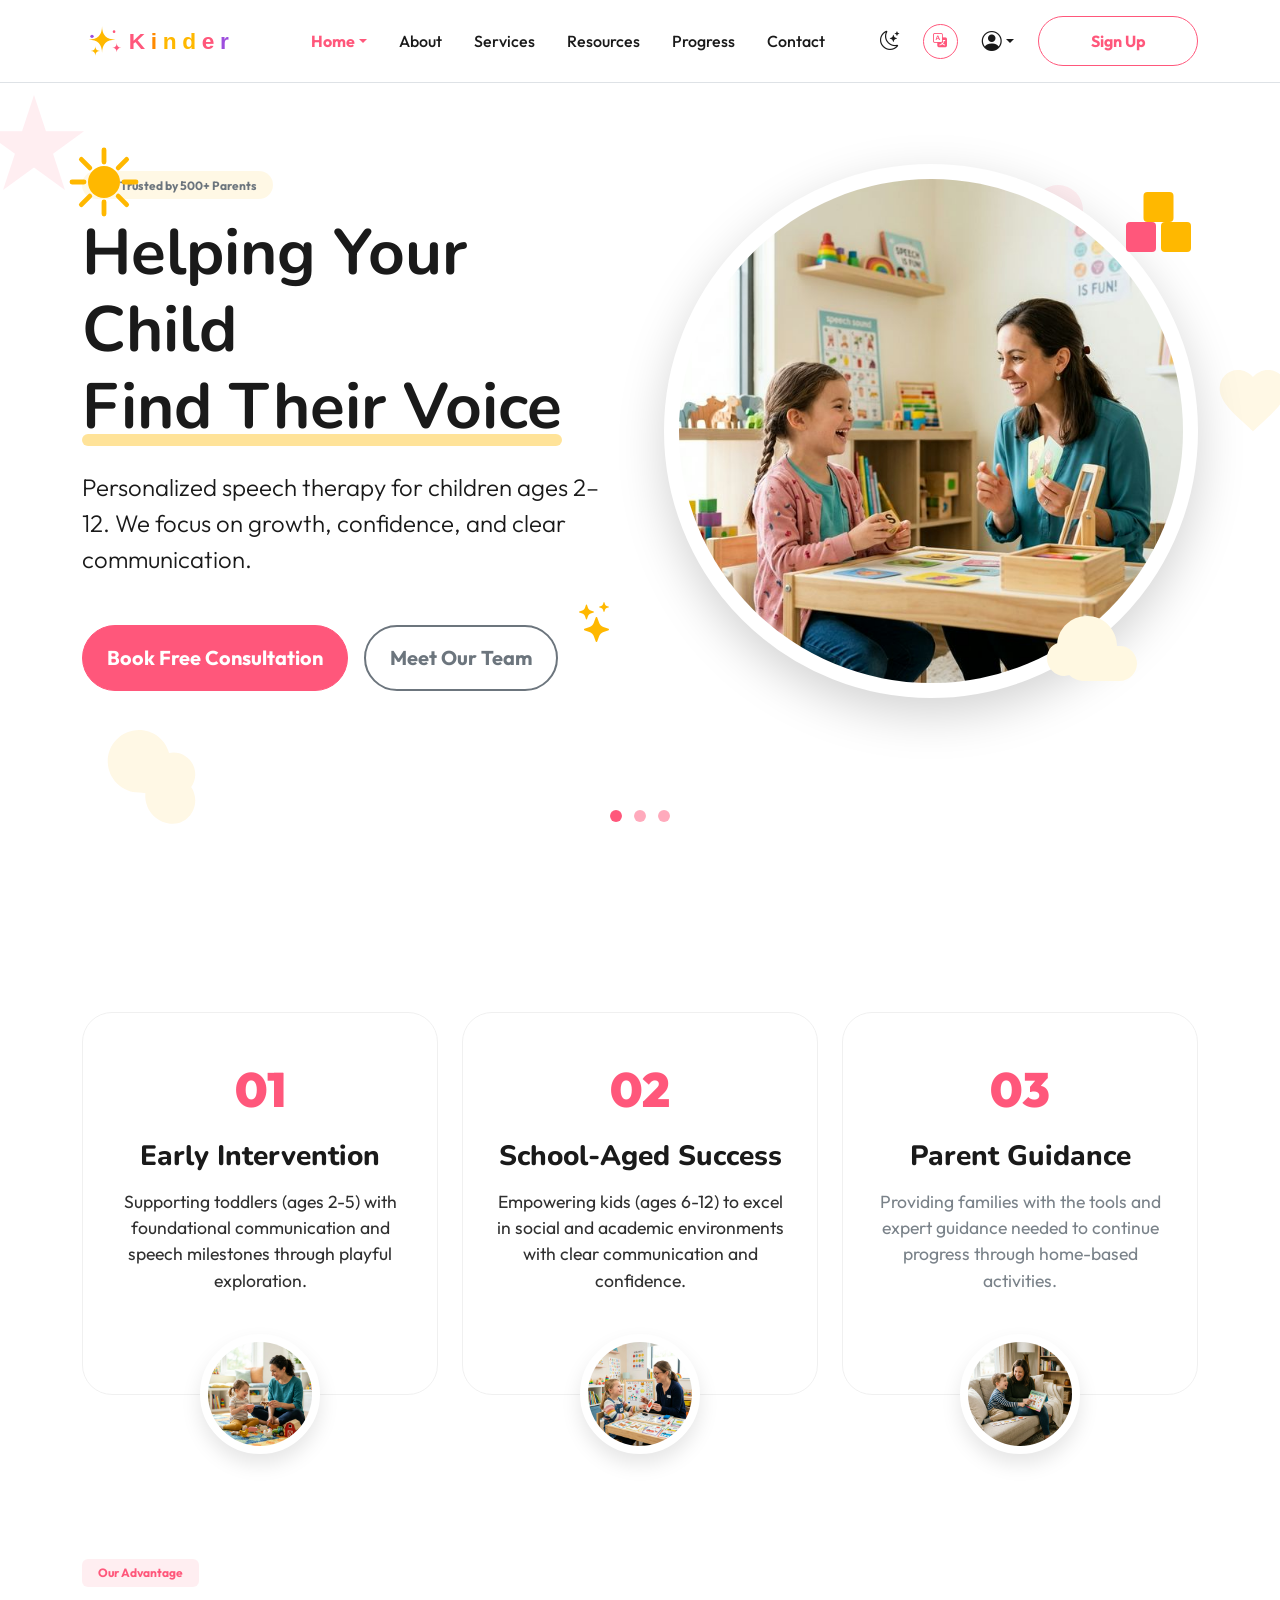
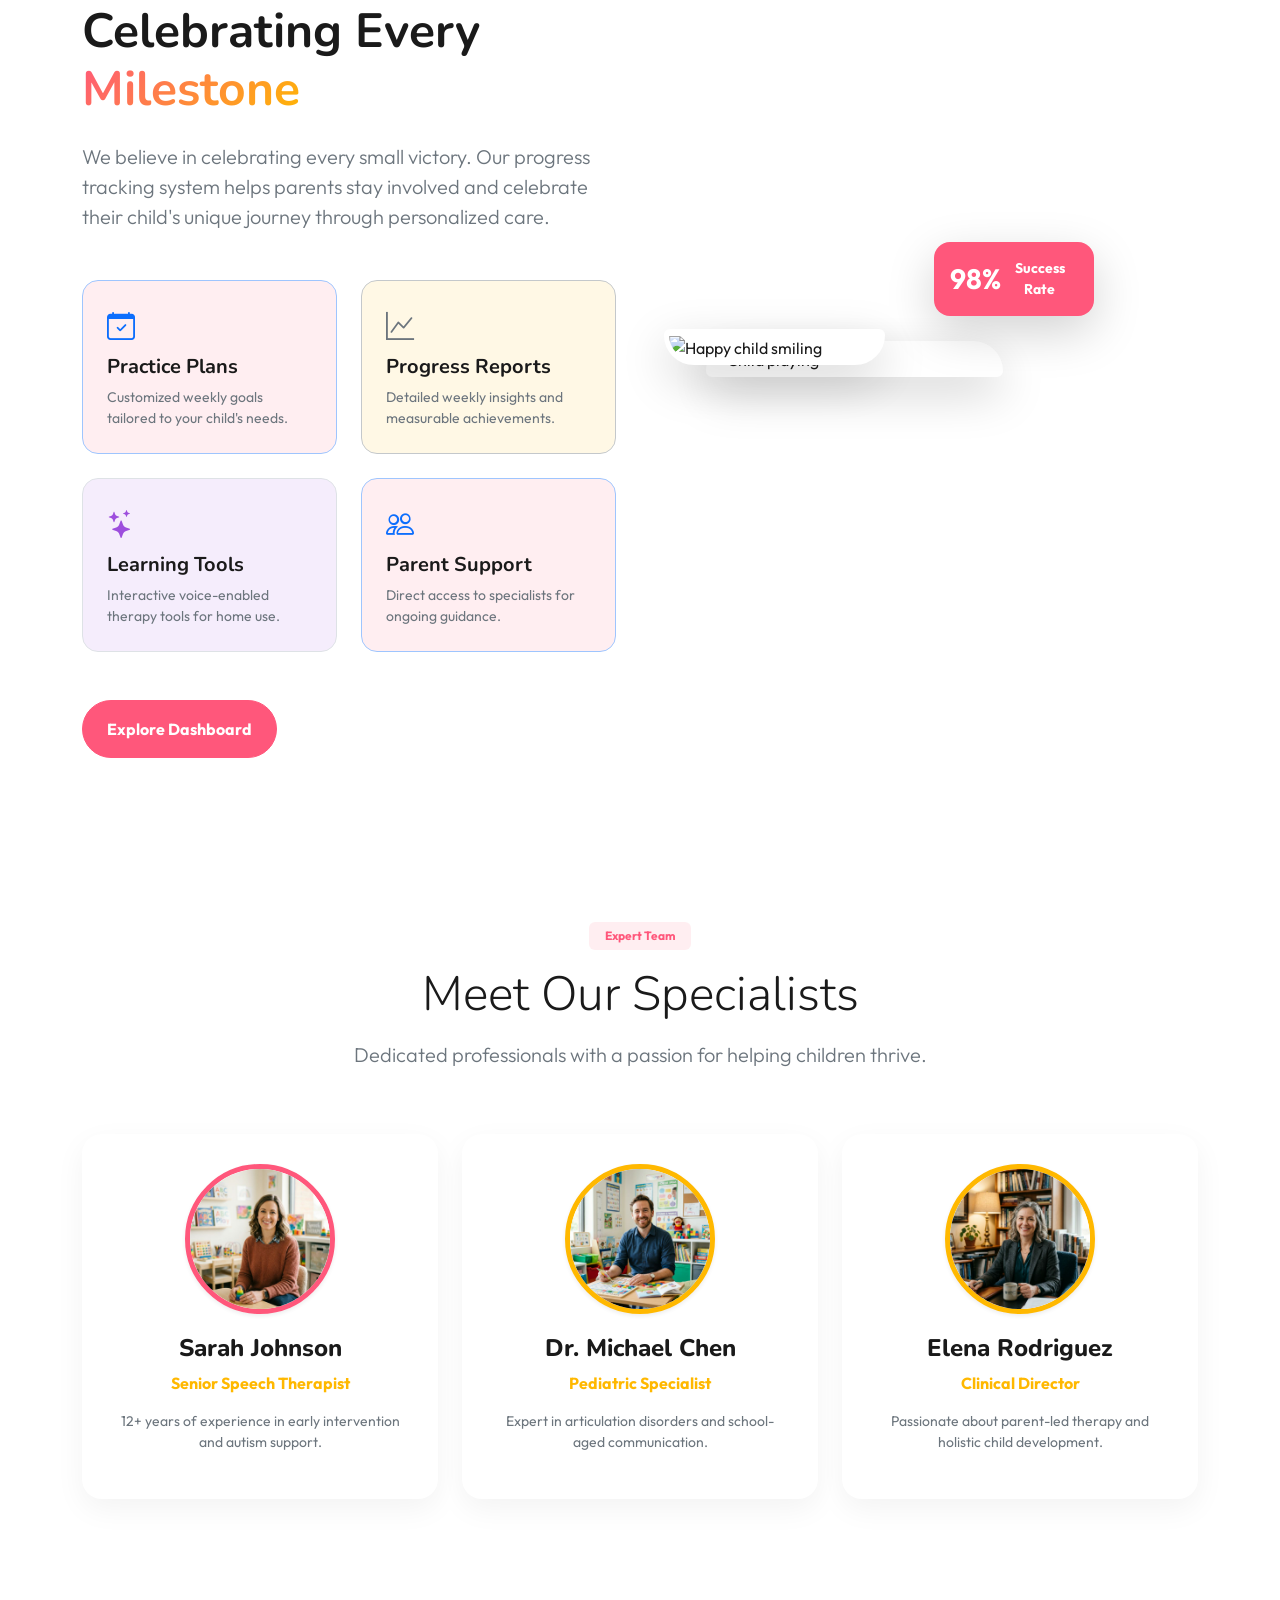
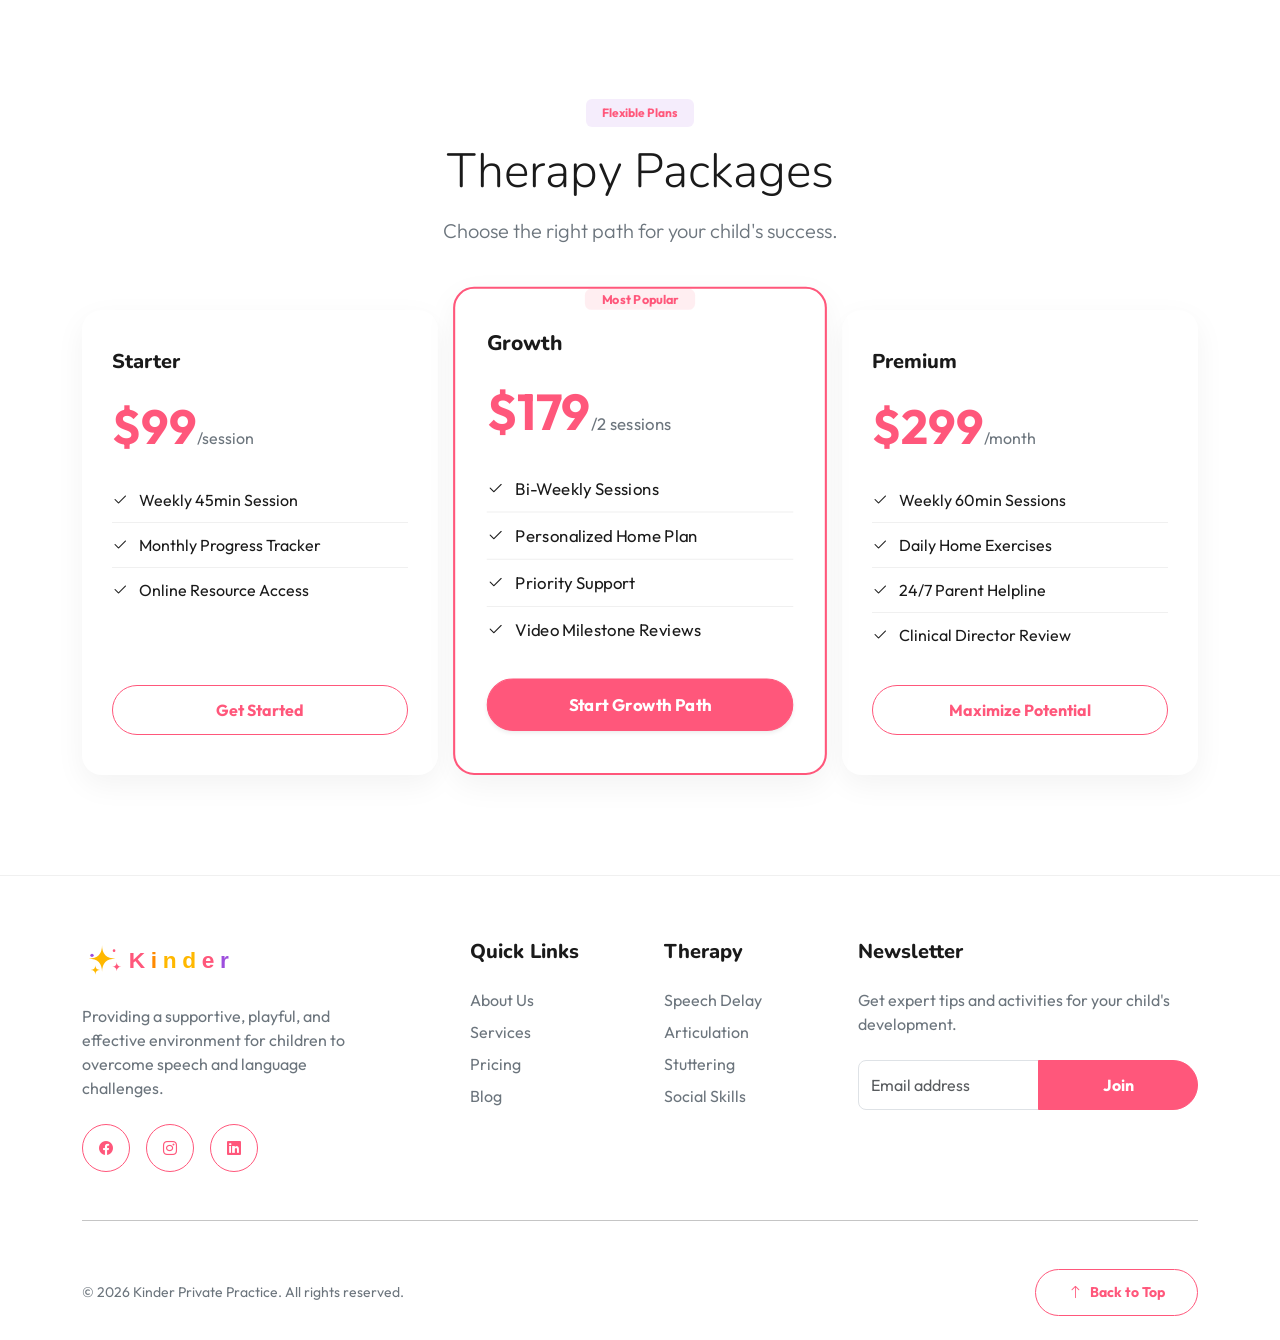
==== index.html @ 65ea0241 "first-commit" ====
<!DOCTYPE html>
<html lang="en" data-bs-theme="light">

<head>
    <meta charset="UTF-8">
    <meta name="viewport" content="width=device-width, initial-scale=1.0">
    <title>Kinder - Kids Speech Therapy & Education | Ages 2-12</title>
    <meta name="description"
        content="Personalized speech therapy for children ages 2-12. Track progress, book sessions, and access at-home activities. Expert certified speech-language pathologists in a supportive private practice.">
    <meta name="keywords"
        content="speech therapy, kids, children, speech-language pathology, language therapy, articulation, pediatric therapy">
    <meta name="author" content="Kinderly Speech Therapy">
    <meta property="og:title" content="Kinder - Kids Speech Therapy & Education">
    <meta property="og:description"
        content="Personalized speech therapy for children ages 2-12. Expert certified therapists helping children find their voice through play-based learning.">
    <meta property="og:type" content="business.business">
    <meta property="og:image" content="assets/images/hero_1.png">
    <meta name="twitter:card" content="summary_large_image">
    <meta name="twitter:title" content="Kinder - Kids Speech Therapy">
    <meta name="twitter:description"
        content="Expert speech therapy for children ages 2-12. Book a free consultation today.">
    <meta name="twitter:image" content="assets/images/hero_1.png">
    <link rel="icon" type="image/svg+xml" href="assets/images/favicon.svg">
    <link href="https://cdn.jsdelivr.net/npm/bootstrap@5.3.2/dist/css/bootstrap.min.css" rel="stylesheet">
    <!-- Bootstrap Icons -->
    <link rel="stylesheet" href="https://cdn.jsdelivr.net/npm/bootstrap-icons@1.11.2/font/bootstrap-icons.min.css">
    <!-- Custom CSS -->
    <link rel="stylesheet" href="assets/css/style.css">
    <link rel="stylesheet" id="rtlStyle" href="assets/css/rtl.css" disabled>

    <!-- Schema.org Structured Data -->
    <script type="application/ld+json">
    {
        "@context": "https://schema.org",
        "@type": "LocalBusiness",
        "name": "Kinder Speech Therapy",
        "description": "Professional speech therapy services for children ages 2-12",
        "url": "https://www.kinder.com",
        "telephone": "",
        "email": "contact@kinderly.com",
        "image": "assets/images/logo.svg",
        "priceRange": "$$",
        "areaServed": "Local",
        "serviceType": "Speech Therapy",
        "knowsAbout": ["Speech-Language Pathology", "Pediatric Therapy", "Communication Disorders", "Language Development"],
        "sameAs": [
            "https://www.facebook.com/kinderlytherapy",
            "https://www.instagram.com/kinderlytherapy"
        ]
    }
    </script>

    <script type="application/ld+json">
    {
        "@context": "https://schema.org",
        "@type": "Organization",
        "name": "Kinder Speech Therapy",
        "logo": "assets/images/logo.svg",
        "description": "Expert pediatric speech therapy helping children ages 2-12 develop confident communication skills",
        "url": "https://www.kinder.com",
        "contactPoint": {
            "@type": "ContactPoint",
            "contactType": "Customer Service",
            "email": "contact@kinderly.com"
        }
    }
    </script>
</head>

<body>
    <!-- Decorative Background Shapes -->
    <div class="decorative-bg">
        <svg class="deco-shape float-slow" width="120" height="120" viewBox="0 0 24 24"
            style="top: 10%; left: -2%; color: var(--primary-color);">
            <path fill="currentColor"
                d="M12 1L14.39 8.26H22L15.81 12.75L18.19 20L12 15.5L5.81 20L8.19 12.75L2 8.26H9.61L12 1Z" />
        </svg>
        <svg class="deco-shape float-slow-reverse" width="80" height="80" viewBox="0 0 24 24"
            style="top: 40%; right: -1%; color: var(--secondary-color);">
            <path fill="currentColor"
                d="M12 21.35L10.55 20.03C5.4 15.36 2 12.27 2 8.5C2 5.41 4.41 3 7.5 3C9.24 3 10.91 3.81 12 5.08C13.09 3.81 14.76 3 16.5 3C19.59 3 22 5.41 22 8.5C22 12.27 18.6 15.36 13.45 20.03L12 21.35Z" />
        </svg>
        <svg class="deco-shape float-slow" width="150" height="150" viewBox="0 0 24 24"
            style="bottom: 5%; left: 5%; color: var(--accent-color);">
            <path fill="currentColor"
                d="M17.5 19C15.01 19 13 16.99 13 14.5C13 14.36 13.01 14.23 13.03 14.1C12.7 14.04 12.35 14 12 14C9.24 14 7 11.76 7 9C7 6.24 9.24 4 12 4C14.31 4 16.25 5.56 16.8 7.69C17.03 7.62 17.26 7.59 17.5 7.59C19.43 7.59 21 9.16 21 11.09C21 11.85 20.76 12.55 20.35 13.13C20.75 13.75 21 14.47 21 15.25C21 17.32 19.43 19 17.5 19Z" />
        </svg>
        <svg class="deco-shape float-slow-reverse" width="60" height="60" viewBox="0 0 24 24"
            style="top: 20%; right: 15%; color: var(--primary-color);">
            <circle cx="12" cy="12" r="10" fill="currentColor" />
        </svg>
    </div>

    <nav class="navbar navbar-expand-lg fixed-top border-bottom">
        <div class="container">
            <a class="navbar-brand" href="index.html">
                <img src="assets/images/logo.svg" alt="Kinder Logo" height="40">
            </a>

            <div class="d-flex align-items-center gap-3 d-lg-none">
                <button class="theme-toggle" id="themeToggleMobile">
                    <i class="bi bi-moon-stars"></i>
                </button>
                <button class="navbar-toggler border-0" type="button" data-bs-toggle="offcanvas"
                    data-bs-target="#mobileMenu">
                    <span class="navbar-toggler-icon"></span>
                </button>
            </div>

            <div class="collapse navbar-collapse" id="navbarNav">
                <ul class="navbar-nav mx-auto">
                    <li class="nav-item dropdown">
                        <a class="nav-link dropdown-toggle active" href="#" role="button"
                            data-bs-toggle="dropdown">Home</a>
                        <ul class="dropdown-menu">
                            <li><a class="dropdown-item active" href="index.html">Home 1 (Classic)</a></li>
                            <li><a class="dropdown-item" href="home-2.html">Home 2 (Modern)</a></li>
                        </ul>
                    </li>
                    <li class="nav-item"><a class="nav-link" href="about.html">About</a></li>
                    <li class="nav-item"><a class="nav-link" href="services.html">Services</a></li>
                    <li class="nav-item"><a class="nav-link" href="resources.html">Resources</a></li>
                    <li class="nav-item"><a class="nav-link" href="progress.html">Progress</a></li>
                    <li class="nav-item"><a class="nav-link" href="contact.html">Contact</a></li>
                </ul>
                <div class="d-flex align-items-center gap-3">
                    <button class="theme-toggle d-none d-lg-block" id="themeToggle" title="Toggle Theme">
                        <i class="bi bi-moon-stars"></i>
                    </button>
                    <button
                        class="btn btn-outline-primary btn-sm rounded-circle d-none d-lg-flex align-items-center justify-content-center"
                        id="rtlToggle" style="width: 35px; height: 35px;" title="Toggle RTL">
                        <i class="bi bi-translate"></i>
                    </button>
                    <div class="nav-item dropdown">
                        <a class="nav-link dropdown-toggle d-flex align-items-center" href="#" role="button"
                            data-bs-toggle="dropdown">
                            <i class="bi bi-person-circle fs-5"></i>
                        </a>
                        <ul class="dropdown-menu dropdown-menu-end">
                            <li><a class="dropdown-item" href="dashboard.html?role=admin">Admin Dashboard</a></li>
                            <li><a class="dropdown-item" href="dashboard.html?role=parent">Parents Dashboard</a></li>
                        </ul>
                    </div>
                    <a href="register.html" class="btn btn-outline-primary px-4 d-none d-lg-block">Sign Up</a>
                </div>
            </div>
        </div>
    </nav>

    <!-- Mobile Menu (Offcanvas) -->
    <div class="offcanvas offcanvas-end" tabindex="-1" id="mobileMenu">
        <div class="offcanvas-header border-bottom">
            <h5 class="offcanvas-title fw-bold color-primary">Menu</h5>
            <button type="button" class="btn-close" data-bs-dismiss="offcanvas" aria-label="Close"></button>
        </div>
        <div class="offcanvas-body">
            <ul class="navbar-nav gap-3">
                <li class="nav-item">
                    <div class="dropdown">
                        <a class="nav-link dropdown-toggle" href="#" data-bs-toggle="dropdown">Home</a>
                        <ul class="dropdown-menu">
                            <li><a class="dropdown-item" href="index.html">Home 1</a></li>
                            <li><a class="dropdown-item active" href="home-2.html">Home 2</a></li>
                        </ul>
                    </div>
                </li>
                <li class="nav-item"><a class="nav-link" href="about.html">About</a></li>
                <li class="nav-item"><a class="nav-link" href="services.html">Services</a></li>
                <li class="nav-item"><a class="nav-link" href="resources.html">Resources</a></li>
                <li class="nav-item"><a class="nav-link" href="progress.html">Progress</a></li>
                <li class="nav-item"><a class="nav-link" href="contact.html">Contact</a></li>
                <hr>
                <li class="nav-item">
                    <button class="btn btn-outline-primary w-100 mb-3" id="rtlToggleMobile">
                        <i class="bi bi-translate me-2"></i> RTL Mode
                    </button>
                </li>
                <li class="nav-item">
                    <a class="nav-link fw-bold" href="dashboard.html?role=admin">Admin Dashboard</a>
                </li>
                <li class="nav-item">
                    <a class="nav-link fw-bold" href="dashboard.html?role=parent">Parents Dashboard</a>
                </li>
                <li class="nav-item d-grid gap-2">
                    <a class="btn btn-outline-primary" href="register.html">Sign Up</a>
                </li>
            </ul>
        </div>
    </div>

    <!-- Hero Section -->
    <section class="hero-carousel position-relative overflow-hidden">
        <div id="heroSlider" class="carousel slide carousel-fade" data-bs-ride="carousel">
            <div class="carousel-indicators">
                <button type="button" data-bs-target="#heroSlider" data-bs-slide-to="0" class="active"></button>
                <button type="button" data-bs-target="#heroSlider" data-bs-slide-to="1"></button>
                <button type="button" data-bs-target="#heroSlider" data-bs-slide-to="2"></button>
            </div>

            <div class="carousel-inner">
                <!-- Slide 1: Speech Therapy -->
                <div class="carousel-item active">
                    <div class="container">
                        <div class="row align-items-center g-5">
                            <div class="col-lg-6">
                                <span
                                    class="badge rounded-pill bg-secondary-soft text-secondary mb-3 px-3 py-2 fw-bold">
                                    <i class="bi bi-heart-fill me-2"></i> Trusted by 500+ Parents
                                </span>
                                <h1 class="display-3 fw-bold mb-4">
                                    Helping Your Child <br>
                                    <span class="highlight-circle">Find Their Voice</span>
                                </h1>
                                <p class="lead text-secondary-600 mb-5 fs-4">
                                    Personalized speech therapy for children ages 2–12. We focus on growth, confidence,
                                    and clear communication.
                                </p>
                                <div class="d-flex flex-wrap gap-3">
                                    <a href="contact.html"
                                        class="btn btn-primary btn-lg shadow-md px-4 py-3 rounded-pill">Book Free
                                        Consultation</a>
                                    <a href="about.html"
                                        class="btn btn-outline-secondary btn-lg border-2 px-4 py-3 rounded-pill">Meet
                                        Our Team</a>
                                </div>
                            </div>
                            <div class="col-lg-6">
                                <div class="hero-image-mask mx-auto shadow-lg">
                                    <img src="assets/images/hero_1.png"
                                        alt="Child attending personalized speech therapy session at Kinderly clinic"
                                        class="img-fluid w-100 h-100 object-fit-cover">
                                </div>
                            </div>
                        </div>
                    </div>
                </div>

                <!-- Slide 2: Sensory Play -->
                <div class="carousel-item">
                    <div class="container">
                        <div class="row align-items-center g-5">
                            <div class="col-lg-6">
                                <span
                                    class="badge rounded-pill bg-secondary-soft text-secondary mb-3 px-3 py-2 fw-bold">
                                    <i class="bi bi-controller me-2"></i> Learning Through Play
                                </span>
                                <h2 class="display-3 fw-bold mb-4">
                                    Unlock Their <br>
                                    <span class="highlight-circle">Full Potential</span>
                                </h2>
                                <p class="lead text-secondary-600 mb-5 fs-4">
                                    Our therapists use evidence-based sensory play to make learning fun, engaging, and
                                    highly effective for every child.
                                </p>
                                <div class="d-flex flex-wrap gap-3">
                                    <a href="services.html"
                                        class="btn btn-primary btn-lg shadow-md px-4 py-3 rounded-pill">Our Services</a>
                                    <a href="progress.html"
                                        class="btn btn-outline-secondary btn-lg border-2 px-4 py-3 rounded-pill">Track
                                        Progress</a>
                                </div>
                            </div>
                            <div class="col-lg-6">
                                <div class="hero-image-mask mx-auto shadow-lg">
                                    <img src="assets/images/hero_2.png"
                                        alt="Interactive sensory play-based learning activities for speech development"
                                        class="img-fluid w-100 h-100 object-fit-cover">
                                </div>
                            </div>
                        </div>
                    </div>
                </div>

                <!-- Slide 3: Community/Support -->
                <div class="carousel-item">
                    <div class="container">
                        <div class="row align-items-center g-5">
                            <div class="col-lg-6">
                                <span
                                    class="badge rounded-pill bg-secondary-soft text-secondary mb-3 px-3 py-2 fw-bold">
                                    <i class="bi bi-people-fill me-2"></i> Supportive Community
                                </span>
                                <h2 class="display-3 fw-bold mb-4">
                                    Join a Family of <br>
                                    <span class="highlight-circle">Empowered Kids</span>
                                </h2>
                                <p class="lead text-secondary-600 mb-5 fs-4">
                                    We don't just treat children; we empower families with tools and resources to
                                    support growth at home.
                                </p>
                                <div class="d-flex flex-wrap gap-3">
                                    <a href="register.html"
                                        class="btn btn-primary btn-lg shadow-md px-4 py-3 rounded-pill">Join Now</a>
                                    <a href="resources.html"
                                        class="btn btn-outline-secondary btn-lg border-2 px-4 py-3 rounded-pill">Free
                                        Resources</a>
                                </div>
                            </div>
                            <div class="col-lg-6">
                                <div class="hero-image-mask mx-auto shadow-lg">
                                    <img src="assets/images/hero_3.png"
                                        alt="Child and therapist learning together in supportive communication environment"
                                        class="img-fluid w-100 h-100 object-fit-cover">
                                </div>
                            </div>
                        </div>
                    </div>
                </div>
            </div>

            <!-- Floating Decorative Elements -->
            <!-- Sun -->
            <div class="floating-element icon-sun d-none d-lg-block">
                <svg viewBox="0 0 100 100" class="w-100">
                    <circle cx="50" cy="50" r="20" fill="var(--accent-color)" />
                    <g stroke="var(--accent-color)" stroke-width="6" stroke-linecap="round">
                        <line x1="50" y1="10" x2="50" y2="25" />
                        <line x1="50" y1="75" x2="50" y2="90" />
                        <line x1="10" y1="50" x2="25" y2="50" />
                        <line x1="75" y1="50" x2="90" y2="50" />
                        <line x1="21.7" y1="21.7" x2="32.3" y2="32.3" />
                        <line x1="67.7" y1="67.7" x2="78.3" y2="78.3" />
                        <line x1="21.7" y1="78.3" x2="32.3" y2="67.7" />
                        <line x1="67.7" y1="32.3" x2="78.3" y2="21.7" />
                    </g>
                </svg>
            </div>
            <!-- Blocks -->
            <div class="floating-element icon-blocks d-none d-lg-block">
                <svg viewBox="0 0 100 100" class="w-100">
                    <rect x="10" y="40" width="30" height="30" rx="4" fill="var(--primary-color)" />
                    <rect x="45" y="40" width="30" height="30" rx="4" fill="var(--secondary-color)" />
                    <rect x="27.5" y="10" width="30" height="30" rx="4" fill="var(--accent-color)" />
                </svg>
            </div>
            <!-- Stars -->
            <div class="floating-element icon-stars d-none d-lg-block">
                <i class="bi bi-stars fs-1" style="color: var(--secondary-color)"></i>
            </div>
            <!-- Cloud -->
            <div class="floating-element icon-clouds d-none d-lg-block">
                <svg viewBox="0 0 24 24" fill="var(--pastel-blue)" class="w-100">
                    <path
                        d="M17.5,19c-3.037,0-5.5-2.463-5.5-5.5c0-0.038,0.001-0.076,0.002-0.114C11.53,13.197,11.02,13,10.5,13 c-2.485,0-4.5,2.015-4.5,4.5S8.015,22,10.5,22h7c1.933,0,3.5-1.567,3.5-3.5S19.433,15,17.5,15c-0.106,0-0.21,0.007-0.312,0.02 C17.114,15.008,17.058,15,17,15C17,11.686,14.314,9,11,9c-3.134,0-5.697,2.405-5.97,5.474C3.805,14.838,3,16.072,3,17.5 C3,19.433,4.567,21,6.5,21" />
                </svg>
            </div>
        </div>

        <!-- Wavy Divider -->
        <div class="hero-wavy-divider">
            <svg data-name="Layer 1" xmlns="http://www.w3.org/2000/svg" viewBox="0 0 1200 120"
                preserveAspectRatio="none">
                <path
                    d="M321.39,56.44c58-10.79,114.16-30.13,172-41.86,82.39-16.72,168.19-17.73,250.45-.39C823.78,31,906.67,72,985.66,92.83c70.05,18.48,146.53,26.09,214.34,3V0H0V27.35A600.21,600.21,0,0,0,321.39,56.44Z"
                    class="shape-fill"></path>
            </svg>
        </div>
    </section>

    <!-- Features Section -->
    <section class="features-section">
        <div class="container">
            <div class="row g-4 justify-content-center">
                <!-- Toddlers Card -->
                <div class="col-lg-4 col-md-6 reveal">
                    <div class="feature-card card-accent text-center">
                        <div class="card-badge">01</div>
                        <h3>Early Intervention</h3>
                        <p>Supporting toddlers (ages 2-5) with foundational communication and speech milestones through
                            playful exploration.</p>
                        <div class="feature-image-container">
                            <img src="assets/images/card_toddler.png"
                                alt="Early intervention speech therapy for toddlers ages 2-5 at Kinder">
                        </div>
                    </div>
                </div>

                <!-- School-Aged Card -->
                <div class="col-lg-4 col-md-6 reveal" style="transition-delay: 0.1s;">
                    <div class="feature-card card-accent text-center">
                        <div class="card-badge">02</div>
                        <h3>School-Aged Success</h3>
                        <p>Empowering kids (ages 6-12) to excel in social and academic environments with clear
                            communication and confidence.</p>
                        <div class="feature-image-container">
                            <img src="assets/images/card_school.png"
                                alt="Speech therapy for school-aged children ages 6-12 developing communication skills">
                        </div>
                    </div>
                </div>

                <!-- Parent Support Card -->
                <div class="col-lg-4 col-md-6 reveal" style="transition-delay: 0.2s;">
                    <div class="feature-card card-accent text-center">
                        <div class="card-badge">03</div>
                        <h3>Parent Guidance</h3>
                        <p class="text-secondary">Providing families with the tools and expert guidance needed to
                            continue progress through home-based activities.</p>
                        <div class="feature-image-container">
                            <img src="assets/images/card_parent.png"
                                alt="Parent guidance and at-home speech therapy activities for family support">
                        </div>
                    </div>
                </div>
            </div>
        </div>
    </section>



    <!-- Milestones Showcase Redesign -->
    <section class="milestone-section reveal">
        <div class="container">
            <div class="row align-items-center g-5">
                <div class="col-lg-6">
                    <span class="badge bg-primary-soft text-primary mb-3 px-3 py-2"
                        style="color: var(--primary-color) !important;">Our
                        Advantage</span>
                    <h2 class="display-5 fw-bold mb-4">Celebrating Every <span class="text-gradient">Milestone</span>
                    </h2>
                    <p class="lead text-secondary mb-5">We believe in celebrating every small victory. Our progress
                        tracking system helps parents stay involved and celebrate their child's unique journey through
                        personalized care.</p>

                    <!-- Milestone Cards Grid -->
                    <div class="row g-4 mb-5">
                        <div class="col-sm-6">
                            <div
                                class="milestone-card p-4 rounded-4 bg-primary-soft border border-primary-subtle h-100">
                                <i class="bi bi-calendar-check text-primary fs-3 mb-2 d-block"></i>
                                <h5 class="fw-bold mb-2">Practice Plans</h5>
                                <p class="small text-secondary mb-0">Customized weekly goals tailored to your child's
                                    needs.</p>
                            </div>
                        </div>
                        <div class="col-sm-6">
                            <div
                                class="milestone-card p-4 rounded-4 bg-secondary-soft border border-secondary-subtle h-100">
                                <i class="bi bi-graph-up text-secondary fs-3 mb-2 d-block"></i>
                                <h5 class="fw-bold mb-2">Progress Reports</h5>
                                <p class="small text-secondary mb-0">Detailed weekly insights and measurable
                                    achievements.</p>
                            </div>
                        </div>
                        <div class="col-sm-6">
                            <div class="milestone-card p-4 rounded-4 bg-accent-soft border border-accent-subtle h-100">
                                <i class="bi bi-stars text-accent fs-3 mb-2 d-block"></i>
                                <h5 class="fw-bold mb-2">Learning Tools</h5>
                                <p class="small text-secondary mb-0">Interactive voice-enabled therapy tools for home
                                    use.</p>
                            </div>
                        </div>
                        <div class="col-sm-6">
                            <div
                                class="milestone-card p-4 rounded-4 bg-primary-soft border border-primary-subtle h-100">
                                <i class="bi bi-people text-primary fs-3 mb-2 d-block"></i>
                                <h5 class="fw-bold mb-2">Parent Support</h5>
                                <p class="small text-secondary mb-0">Direct access to specialists for ongoing guidance.
                                </p>
                            </div>
                        </div>
                    </div>

                    <a href="dashboard.html" class="btn btn-primary px-4 py-3 rounded-pill">Explore Dashboard</a>
                </div>

                <div class="col-lg-6">
                    <div class="collage-container position-relative">
                        <div class="row g-3">
                            <div class="col-12" style="padding-left: 50px;">
                                <div class="arch-top overflow-hidden shadow-lg border border-5 border-white bg-white">
                                    <img src="https://images.unsplash.com/photo-1516627145497-ae6968895b74?auto=format&fit=crop&q=80&w=800&h=600"
                                        alt="Child playing" class="img-fluid w-100 object-fit-cover"
                                        style="height: 400px;">
                                </div>
                            </div>
                            <div class="col-8 mt-n5 position-relative z-index-1">
                                <div
                                    class="arch-bottom overflow-hidden shadow-lg border border-5 border-white bg-white">
                                    <img src="https://images.unsplash.com/photo-1491013516836-7db643ee125a?auto=format&fit=crop&q=80&w=600&h=450"
                                        alt="Happy child smiling" class="img-fluid w-100 object-fit-cover"
                                        style="height: 300px;">
                                </div>
                            </div>
                        </div>

                        <!-- Floating element -->
                        <div class="floating-element bottom-0 end-0 translate-middle mb-4 me-4 d-none d-md-block">
                            <div class="btn-primary text-white p-3 rounded-4 shadow-lg text-center"
                                style="width: 120px;">
                                <div class="h3 fw-bold mb-0">98%</div>
                                <div class="small">Success Rate</div>
                            </div>
                        </div>
                    </div>
                </div>
            </div>
        </div>
    </section>

    <!-- Team Section -->
    <section class="team-section reveal">
        <div class="container">
            <div class="row justify-content-center text-center mb-5">
                <div class="col-lg-8">
                    <span class="badge bg-primary-soft text-primary mb-3 px-3 py-2"
                        style="color: var(--primary-color) !important;">Expert Team</span>
                    <h2 class="display-5 mb-3">Meet Our Specialists</h2>
                    <p class="lead text-secondary">Dedicated professionals with a passion for helping children thrive.
                    </p>
                </div>
            </div>
            <div class="row g-4">
                <div class="col-md-4">
                    <div class="team-card h-100">
                        <img src="assets/images/team_1.png"
                            alt="Sarah Johnson, Senior Speech Therapist with 12+ years experience"
                            class="team-img shadow-sm">
                        <h4>Sarah Johnson</h4>
                        <p class="text-primary fw-bold" style="color: var(--secondary-color) !important;">Senior Speech
                            Therapist</p>
                        <p class="text-secondary small">12+ years of experience in early intervention and autism
                            support.</p>
                    </div>
                </div>
                <div class="col-md-4">
                    <div class="team-card h-100">
                        <img src="assets/images/team_2.png"
                            alt="Dr. Michael Chen, Pediatric Speech Specialist expert in articulation disorders"
                            class="team-img shadow-sm" style="border-color: var(--secondary-color);">
                        <h4>Dr. Michael Chen</h4>
                        <p class="text-secondary fw-bold" style="color: var(--secondary-color) !important;">Pediatric
                            Specialist</p>
                        <p class="text-secondary small">Expert in articulation disorders and school-aged communication.
                        </p>
                    </div>
                </div>
                <div class="col-md-4">
                    <div class="team-card h-100">
                        <img src="assets/images/team_3.png"
                            alt="Elena Rodriguez, Speech Therapist specializing in childhood language disorders"
                            class="team-img shadow-sm" style="border-color: var(--accent-color);">
                        <h4>Elena Rodriguez</h4>
                        <p class="text-accent fw-bold" style="color: var(--secondary-color) !important;">Clinical
                            Director</p>
                        <p class="text-secondary small">Passionate about parent-led therapy and holistic child
                            development.</p>
                    </div>
                </div>
            </div>
        </div>
    </section>

    <!-- Pricing Section -->
    <section class="pricing-section reveal">
        <div class="container">
            <div class="row justify-content-center text-center mb-5">
                <div class="col-lg-8">
                    <span class="badge bg-accent-soft text-accent mb-3 px-3 py-2"
                        style="color: var(--primary-color) !important;">Flexible Plans</span>
                    <h2 class="display-5 mb-3">Therapy Packages</h2>
                    <p class="lead text-secondary">Choose the right path for your child's success.</p>
                </div>
            </div>
            <div class="row g-4 align-items-stretch justify-content-center">
                <div class="col-md-6 col-lg-4">
                    <div class="pricing-card h-100 d-flex flex-column">
                        <div>
                            <h5>Starter</h5>
                            <div class="pricing-price my-3">$99<span
                                    class="fs-6 text-secondary fw-normal">/session</span></div>
                            <ul class="pricing-features list-unstyled mb-4">
                                <li><i class="bi bi-check2 me-2"></i> Weekly 45min Session</li>
                                <li><i class="bi bi-check2 me-2"></i> Monthly Progress Tracker</li>
                                <li><i class="bi bi-check2 me-2"></i> Online Resource Access</li>
                            </ul>
                        </div>
                        <a href="register.html" class="btn btn-outline-primary w-100 rounded-pill mt-auto">Get
                            Started</a>
                    </div>
                </div>
                <div class="col-md-6 col-lg-4">
                    <div class="pricing-card featured h-100 d-flex flex-column">
                        <div class="badge bg-primary-soft text-white position-absolute top-0 start-50 translate-middle-x mt-n2 px-3"
                            style="color: var(--primary-color) !important;">
                            Most Popular</div>
                        <div>
                            <h5>Growth</h5>
                            <div class="pricing-price my-3">$179<span class="fs-6 text-secondary fw-normal">/2
                                    sessions</span></div>
                            <ul class="pricing-features list-unstyled mb-4">
                                <li><i class="bi bi-check2  me-2"></i> Bi-Weekly Sessions</li>
                                <li><i class="bi bi-check2  me-2"></i> Personalized Home Plan</li>
                                <li><i class="bi bi-check2  me-2"></i> Priority Support</li>
                                <li><i class="bi bi-check2  me-2"></i> Video Milestone Reviews</li>
                            </ul>
                        </div>
                        <a href="register.html" class="btn btn-primary w-100 rounded-pill shadow-sm mt-auto">Start
                            Growth Path</a>
                    </div>
                </div>
                <div class="col-md-6 col-lg-4">
                    <div class="pricing-card h-100 d-flex flex-column">
                        <div>
                            <h5>Premium</h5>
                            <div class="pricing-price my-3">$299<span
                                    class="fs-6 text-secondary fw-normal">/month</span></div>
                            <ul class="pricing-features list-unstyled mb-4">
                                <li><i class="bi bi-check2 me-2"></i> Weekly 60min Sessions</li>
                                <li><i class="bi bi-check2  me-2"></i> Daily Home Exercises</li>
                                <li><i class="bi bi-check2  me-2"></i> 24/7 Parent Helpline</li>
                                <li><i class="bi bi-check2  me-2"></i> Clinical Director Review</li>
                            </ul>
                        </div>
                        <a href="register.html" class="btn btn-outline-primary w-100 rounded-pill mt-auto">Maximize
                            Potential</a>
                    </div>
                </div>
            </div>
        </div>
    </section>

    <!-- Footer -->
    <footer>
        <div class="container">
            <div class="row g-5">
                <div class="col-lg-4">
                    <a class="navbar-brand mb-4 fs-3" href="index.html">
                        <img src="assets/images/logo.svg" alt="Kinder Logo" height="40">
                    </a>
                    <p class="text-secondary pe-lg-5">Providing a supportive, playful, and effective environment for
                        children to overcome speech and language challenges.</p>
                    <div class="d-flex gap-3 mt-4">
                        <a href="#" class="btn btn-outline-primary btn-sm rounded-circle"><i
                                class="bi bi-facebook"></i></a>
                        <a href="#" class="btn btn-outline-primary btn-sm rounded-circle"><i
                                class="bi bi-instagram"></i></a>
                        <a href="#" class="btn btn-outline-primary btn-sm rounded-circle"><i
                                class="bi bi-linkedin"></i></a>
                    </div>
                </div>
                <div class="col-md-4 col-lg-2">
                    <h5 class="mb-4">Quick Links</h5>
                    <ul class="list-unstyled footer-links">
                        <li class="mb-2"><a href="about.html" class="text-decoration-none text-secondary">About Us</a>
                        </li>
                        <li class="mb-2"><a href="services.html"
                                class="text-decoration-none text-secondary">Services</a></li>
                        <li class="mb-2"><a href="pricing.html" class="text-decoration-none text-secondary">Pricing</a>
                        </li>
                        <li class="mb-2"><a href="blog.html" class="text-decoration-none text-secondary">Blog</a></li>
                    </ul>
                </div>
                <div class="col-md-4 col-lg-2">
                    <h5 class="mb-4">Therapy</h5>
                    <ul class="list-unstyled footer-links">
                        <li class="mb-2"><a href="#" class="text-decoration-none text-secondary">Speech Delay</a></li>
                        <li class="mb-2"><a href="#" class="text-decoration-none text-secondary">Articulation</a></li>
                        <li class="mb-2"><a href="#" class="text-decoration-none text-secondary">Stuttering</a></li>
                        <li class="mb-2"><a href="#" class="text-decoration-none text-secondary">Social Skills</a></li>
                    </ul>
                </div>
                <div class="col-md-4 col-lg-4">
                    <h5 class="mb-4">Newsletter</h5>
                    <p class="text-secondary mb-4">Get expert tips and activities for your child's development.</p>
                    <div class="input-group mb-3">
                        <input type="email" class="form-control rounded-start-3" placeholder="Email address">
                        <button class="btn btn-primary px-4" type="button">Join</button>
                    </div>
                </div>
            </div>
            <hr class="my-5 border-color">
            <div class="d-flex flex-column flex-md-row justify-content-between align-items-center gap-3">
                <p class="mb-0 text-secondary small">&copy; 2026 Kinder Private Practice. All rights reserved.</p>
                <div class="d-flex gap-2">
                    <button class="btn btn-outline-primary btn-sm rounded-pill"
                        onclick="window.scrollTo({top: 0, behavior: 'smooth'})">
                        <i class="bi bi-arrow-up me-2"></i> Back to Top
                    </button>
                </div>
            </div>
        </div>
    </footer>

    <!-- Bootstrap JS Bundle -->
    <script src="https://cdn.jsdelivr.net/npm/bootstrap@5.3.2/dist/js/bootstrap.bundle.min.js"></script>
    <!-- Custom JS -->
    <script src="assets/js/main.js"></script>
    <script>
        // Trigger counters on intersection
        const counterSection = document.querySelector('.counter').closest('section');
        const counterObserver = new IntersectionObserver((entries) => {
            if (entries[0].isIntersecting) {
                animateCounters();
                counterObserver.disconnect();
            }
        }, { threshold: 0.5 });
        counterObserver.observe(counterSection);
    </script>
</body>

</html>
---- assets/css/style.css ----
/* 
 * Speech Therapy for Children - Private Practice
 * Premium Design System
 */

/* --- Fonts --- */
/* --- Fonts --- */
@import url('https://fonts.googleapis.com/css2?family=Nunito:wght@400;500;600;700;800&family=Outfit:wght@300;400;500;600;700&display=swap');

:root {
    /* Brand Colors */
    --primary-color: #FF577B;
    /* Official Pink */
    --secondary-color: #ffb800;
    /* Official Yellow/Orange */
    --accent-color: #ffb800;
    /* Consistent with Secondary */
    --vibrant-yellow: var(--secondary-color);
    /* Happy Yellow */
    --pastel-pink: #FCE4EC;
    /* Soft Pink BG */
    --pastel-blue: #FFF8E1;
    /* Soft Yellow/Cream BG instead of blue */
    --pastel-green: #E8F5E9;
    /* Soft Green BG */

    /* Spacing System */
    --sp-8: 8px;
    --sp-16: 16px;
    --sp-24: 24px;
    --sp-32: 32px;
    --sp-48: 48px;
    --sp-64: 64px;

    /* Light Mode Constants (Default) */
    --bg-color: #ffffff;
    --card-bg: #ffffff;
    --text-primary: #1a1a1a;
    --text-secondary: #666666;
    --nav-bg: rgba(255, 255, 255, 0.8);
    --border-color: #f0f0f0;
    --shadow-sm: 0 1px 2px 0 rgba(0, 0, 0, 0.05);
    --shadow-md: 0 4px 6px -1px rgba(0, 0, 0, 0.1), 0 2px 4px -1px rgba(0, 0, 0, 0.06);
    --shadow-lg: 0 10px 15px -3px rgba(0, 0, 0, 0.1), 0 4px 6px -2px rgba(0, 0, 0, 0.05);
}

[data-bs-theme="dark"] {
    --bg-color: #000000;
    --card-bg: #121212;
    --text-primary: #FFFFFF;
    --text-secondary: #BBBBBB;
    --nav-bg: rgba(0, 0, 0, 0.9);
    --border-color: #2D2D2D;
    --shadow-sm: 0 1px 2px 0 rgba(0, 0, 0, 0.6);
    --shadow-md: 0 4px 6px -1px rgba(0, 0, 0, 0.8), 0 2px 4px -1px rgba(0, 0, 0, 0.4);
    --shadow-lg: 0 10px 15px -3px rgba(0, 0, 0, 0.9), 0 4px 6px -2px rgba(0, 0, 0, 0.6);
}

/* --- Base Styles --- */
body {
    font-family: 'Outfit', sans-serif;
    background-color: var(--bg-color);
    color: var(--text-primary);
    transition: background-color 0.3s ease, color 0.3s ease;
    overflow-x: hidden;
}

h1,
h2,
h3,
h4,
h5,
h6 {
    font-family: 'Nunito', sans-serif;
    font-weight: 800;
}

/* --- Layout Components --- */
.navbar {
    background-color: var(--nav-bg) !important;
    backdrop-filter: blur(10px);
    border-bottom: 1px solid var(--border-color);
    padding: var(--sp-16) 0;
    transition: all 0.3s ease;
}

.navbar-brand {
    font-weight: 700;
    color: var(--primary-color) !important;
    display: flex;
    align-items: center;
    gap: var(--sp-8);
}

.nav-link {
    color: var(--text-primary) !important;
    font-weight: 500;
    margin: 0 var(--sp-8);
}

.nav-link:hover,
.nav-link.active,
.dropdown-item.active,
.dropdown-item:active {
    color: var(--primary-color) !important;
    background-color: transparent !important;
    font-weight: 700;
}

/* --- Buttons --- */
.btn-primary,
.btn-outline-primary,
.btn-secondary,
.btn-outline-secondary,
.btn-accent {
    padding: 12px 32px;
    border-radius: 50px;
    font-weight: 700;
    min-width: 160px;
    /* Standardize size for Book Now/Signup */
    display: inline-flex;
    align-items: center;
    justify-content: center;
    transition: all 0.3s ease;
}

.btn-primary {
    background-color: var(--primary-color);
    border-color: var(--primary-color);
}

.btn-outline-primary {
    color: var(--primary-color);
    border-color: var(--primary-color);
}

.btn-secondary {
    background-color: var(--secondary-color);
    border-color: var(--secondary-color);
}

.btn-accent {
    background-color: var(--accent-color);
    border-color: var(--accent-color);
    color: white;
}

/* Button Hover Styles - Override Bootstrap Blue */
.btn-primary:hover {
    background-color: var(--secondary-color) !important;
    border-color: var(--secondary-color) !important;
    color: white !important;
}

.btn-outline-primary:hover {
    background-color: var(--secondary-color) !important;
    border-color: var(--secondary-color) !important;
    color: white !important;
}

.btn-secondary:hover,
.btn-outline-secondary:hover {
    background-color: var(--primary-color) !important;
    border-color: var(--primary-color) !important;
    color: white !important;
}

.btn-accent:hover {
    background-color: var(--primary-color) !important;
    border-color: var(--primary-color) !important;
    color: white !important;
}

/* Fix for circular buttons to ensure they remain perfect circles */
.btn.rounded-circle {
    min-width: 0 !important;
    padding: 0 !important;
}

/* --- Sections --- */
section {
    padding: var(--sp-64) 0;
}

/* --- Cards --- */
.premium-card {
    background-color: var(--card-bg);
    border: 1px solid var(--border-color);
    border-radius: 20px;
    padding: var(--sp-32);
    box-shadow: var(--shadow-sm);
    transition: transform 0.3s ease, box-shadow 0.3s ease;
}

.premium-card:hover {
    transform: translateY(-5px);
    box-shadow: var(--shadow-lg);
}

.premium-card.border-hover-primary:hover {
    border-color: var(--primary-color) !important;
}

.premium-card.border-hover-secondary:hover {
    border-color: var(--secondary-color) !important;
}

.premium-card.border-hover-accent:hover {
    border-color: var(--accent-color) !important;
}

/* --- Animations --- */
.reveal {
    opacity: 0;
    transform: translateY(30px);
    transition: all 0.8s ease-out;
}

.reveal.active {
    opacity: 1;
    transform: translateY(0);
}

@keyframes softFloat {

    0%,
    100% {
        transform: translateY(0);
    }

    50% {
        transform: translateY(-20px);
    }
}

.float-anim {
    animation: softFloat 4s ease-in-out infinite;
}

@keyframes diagonalSlide {
    0% {
        transform: translate(-50px, -50px);
        opacity: 0;
    }

    100% {
        transform: translate(0, 0);
        opacity: 1;
    }
}

.diag-slide {
    animation: diagonalSlide 1s forwards cubic-bezier(0.16, 1, 0.3, 1);
}

/* --- Theme Toggle --- */
.theme-toggle {
    cursor: pointer;
    background: none;
    border: none;
    color: var(--text-primary);
    font-size: 1.2rem;
    padding: var(--sp-8);
}

/* --- Footer --- */
footer {
    background-color: var(--card-bg);
    border-top: 1px solid var(--border-color);
    padding: var(--sp-64) 0 var(--sp-24);
}

/* Footer Social Icons - Perfect Circle */
footer .btn.rounded-circle {
    width: 48px;
    height: 48px;
    padding: 0 !important;
    display: flex;
    align-items: center;
    justify-content: center;
    aspect-ratio: 1/1;
    flex-shrink: 0;
    transition: all 0.3s ease;
}

footer .btn.rounded-circle:hover {
    background-color: var(--primary-color) !important;
    border-color: var(--primary-color) !important;
    color: white !important;
}

/* Footer Links Hover State */
.footer-links a {
    transition: color 0.3s ease;
}

.footer-links a:hover {
    color: var(--primary-color) !important;
}

/* --- Utils --- */
.text-gradient {
    background: linear-gradient(135deg, var(--primary-color), var(--accent-color));
    -webkit-background-clip: text;
    background-clip: text;
    -webkit-text-fill-color: transparent;
}

/* --- Hero Redesign Shapes --- */
.hero-blob-bg {
    position: absolute;
    width: 600px;
    height: 600px;
    background: linear-gradient(135deg, var(--pastel-pink), var(--pastel-blue));
    border-radius: 40% 60% 70% 30% / 40% 50% 60% 50%;
    filter: blur(80px);
    z-index: -1;
    animation: blobMorph 10s infinite alternate;
}

@keyframes blobMorph {
    0% {
        border-radius: 40% 60% 70% 30% / 40% 50% 60% 50%;
    }

    100% {
        border-radius: 60% 40% 30% 70% / 60% 30% 70% 40%;
    }
}

.floating-card {
    background: var(--card-bg);
    padding: 15px 20px;
    border-radius: 16px;
    box-shadow: var(--shadow-lg);
    display: flex;
    align-items: center;
    gap: 12px;
    position: absolute;
    z-index: 10;
    animation: floatCard 4s ease-in-out infinite;
    border: 1px solid var(--border-color);
}

@keyframes floatCard {

    0%,
    100% {
        transform: translateY(0);
    }

    50% {
        transform: translateY(-15px);
    }
}

.hero-image-mask {
    border-radius: 50%;
    overflow: hidden;
    box-shadow: 0 20px 40px rgba(0, 0, 0, 0.1);
    border: 15px solid white;
    aspect-ratio: 1/1;
    transition: all 0.5s ease;
    background: white;
}

.hero-image-mask:hover {
    transform: scale(1.02);
}

/* --- Hero Carousel Customization --- */
.hero-carousel .carousel-indicators [data-bs-target] {
    width: 12px;
    height: 12px;
    border-radius: 50%;
    background-color: var(--primary-color);
    margin: 0 6px;
}

.hero-carousel .carousel-item {
    padding: 100px 0 150px;
    min-height: 85vh;
    display: flex;
    align-items: center;
}

/* --- Floating Icons & Decorative Elements --- */
.floating-element {
    position: absolute;
    z-index: 5;
    animation: softFloat 4s ease-in-out infinite;
    pointer-events: none;
}

.icon-sun {
    top: 10%;
    left: 5%;
    width: 80px;
    animation-delay: 0s;
}

.icon-blocks {
    top: 15%;
    right: 5%;
    width: 100px;
    animation-delay: 1s;
}

.icon-stars {
    bottom: 25%;
    left: 45%;
    width: 60px;
    animation-delay: 2s;
}

.icon-clouds {
    bottom: 20%;
    right: 10%;
    width: 120px;
    animation-delay: 1.5s;
}

/* --- Wavy Divider --- */
.hero-wavy-divider {
    position: absolute;
    bottom: -1px;
    left: 0;
    width: 100%;
    overflow: hidden;
    line-height: 0;
}

.hero-wavy-divider svg {
    position: relative;
    display: block;
    width: calc(100% + 1.3px);
    height: 80px;
}

.hero-wavy-divider .shape-fill {
    fill: var(--bg-color);
}

.highlight-circle {
    position: relative;
    z-index: 1;
}

.highlight-circle::after {
    content: '';
    position: absolute;
    bottom: 5px;
    left: 0;
    width: 100%;
    height: 12px;
    background: var(--vibrant-yellow);
    opacity: 0.4;
    z-index: -1;
    border-radius: 10px;
}

/* --- Feature Cards Redesign --- */
.features-section {
    padding: 100px 0;
    position: relative;
    z-index: 10;
}

.feature-card {
    border-radius: 30px;
    padding: 40px 30px 100px;
    height: 100%;
    position: relative;
    transition: all 0.4s cubic-bezier(0.175, 0.885, 0.32, 1.275);
    border: none;
    overflow: visible;
}

.feature-card:hover {
    transform: translateY(-10px);
    box-shadow: 0 30px 60px rgba(0, 0, 0, 0.15);
}

.feature-card.card-pink {
    background-color: var(--primary-color);
    color: white;
}

.feature-card.card-secondary {
    background-color: var(--secondary-color);
    color: white;
}

.feature-card.card-accent {
    background-color: var(--card-bg);
    color: var(--text-primary);
    border: 1px solid var(--border-color);
}

.feature-card .card-icon {
    font-size: 2.5rem;
    margin-bottom: 20px;
    display: none;
}

.feature-card .card-badge {
    font-size: 3rem;
    font-weight: 900;
    background: linear-gradient(135deg, var(--primary-color), var(--primary-color));
    -webkit-background-clip: text;
    background-clip: text;
    -webkit-text-fill-color: transparent;
    margin-bottom: 15px;
    display: block;
}

.feature-card h3 {
    font-size: 1.75rem;
    margin-bottom: 15px;
}

.feature-card p {
    opacity: 0.9;
    font-size: 1.1rem;
    margin-bottom: 0;
}

.feature-image-container {
    position: absolute;
    bottom: -60px;
    left: 50%;
    transform: translateX(-50%);
    width: 120px;
    height: 120px;
    border-radius: 50%;
    border: 8px solid white;
    background: white;
    overflow: hidden;
    box-shadow: 0 10px 20px rgba(0, 0, 0, 0.1);
    z-index: 5;
}

.feature-image-container img {
    width: 100%;
    height: 100%;
    object-fit: cover;
}

@media (max-width: 991px) {
    .feature-card {
        padding-bottom: 80px;
        margin-bottom: 80px;
    }
}

/* --- Team Section --- */
.team-section {
    padding: 100px 0;
    background: var(--light-bg);
}

.team-card {
    background: white;
    border-radius: 20px;
    padding: 30px;
    box-shadow: 0 10px 30px rgba(0, 0, 0, 0.05);
    transition: all 0.3s ease;
    text-align: center;
}

.team-card:hover {
    transform: translateY(-5px);
    box-shadow: 0 20px 40px rgba(0, 0, 0, 0.1);
}

.team-img {
    width: 150px;
    height: 150px;
    border-radius: 50%;
    margin-bottom: 20px;
    border: 5px solid var(--primary-color);
}

/* --- Process Section --- */
.process-section {
    padding: 100px 0;
}

.process-step {
    text-align: center;
    position: relative;
}

.step-icon {
    width: 80px;
    height: 80px;
    background: var(--primary-color);
    color: white;
    border-radius: 50%;
    display: flex;
    align-items: center;
    justify-content: center;
    margin: 0 auto 20px;
    font-size: 2rem;
}

/* --- Why Choose Us Cards --- */
.why-choose-card {
    transition: all 0.3s ease;
    cursor: pointer;
    border: none;
    box-shadow: 0 10px 30px rgba(0, 0, 0, 0.1);
}

.why-choose-card:hover {
    transform: translateY(-8px);
    box-shadow: 0 20px 40px rgba(0, 0, 0, 0.15);
}

.why-choose-card i {
    display: block;
    margin-bottom: 15px;
}

/* --- Milestone Image Cards --- */
.milestone-image-card {
    position: relative;
    border-radius: 24px;
    overflow: hidden;
    box-shadow: 0 15px 35px rgba(0, 0, 0, 0.1);
    transition: all 0.3s ease;
    background: white;
}

.milestone-image-card:hover {
    transform: translateY(-8px);
    box-shadow: 0 25px 45px rgba(0, 0, 0, 0.15);
}

.milestone-image-card img {
    width: 100%;
    height: 100%;
    object-fit: cover;
    display: block;
    border-radius: 24px;
}

.col-6 .milestone-image-card {
    aspect-ratio: 16 / 12;
}

.col-12 .milestone-image-card {
    aspect-ratio: 16 / 8;
}

.process-image {
    overflow: hidden;
    border-radius: 24px;
    height: 250px;
    margin-bottom: 20px;
    box-shadow: 0 10px 30px rgba(0, 0, 0, 0.15);
}

.process-image img {
    width: 100%;
    height: 100%;
    object-fit: cover;
    transition: transform 0.3s ease;
}

.process-step:hover .process-image img {
    transform: scale(1.05);
}

.step-number {
    position: absolute;
    top: 0;
    right: calc(50% - 50px);
    background: var(--vibrant-yellow);
    width: 30px;
    height: 30px;
    border-radius: 50%;
    font-weight: bold;
    display: flex;
    align-items: center;
    justify-content: center;
    font-size: 0.9rem;
}

/* --- Pricing Section --- */
.pricing-section {
    padding: 100px 0;
    background: var(--light-bg);
}

.pricing-card {
    background: white;
    border-radius: 20px;
    padding: 40px 30px;
    box-shadow: 0 10px 30px rgba(0, 0, 0, 0.05);
    transition: all 0.3s ease;
    display: flex;
    flex-direction: column;
}

.milestone-card {
    transition: all 0.3s ease;
    border: 1px solid transparent;
}

.milestone-card:hover {
    transform: translateY(-5px);
    box-shadow: var(--shadow-md);
}

.pricing-card.featured {
    border: 2px solid var(--primary-color);
    transform: scale(1.05);
    transform-origin: bottom center;
    position: relative;
    z-index: 1;
}

.pricing-price {
    font-size: 3rem;
    font-weight: bold;
    color: var(--primary-color);
}

.pricing-features li {
    padding: 10px 0;
    border-bottom: 1px solid var(--border-color);
}

.pricing-features li:last-child {
    border-bottom: none;
}

/* --- Contact Page Specific --- */
.contact-hero {
    position: relative;
    padding: 140px 0 160px;
    background: linear-gradient(rgba(15, 23, 42, 0.75), rgba(15, 23, 42, 0.75)), url('../images/contact-hero-bg.png');
    background-size: cover;
    background-position: center;
    background-repeat: no-repeat;
    color: white;
    text-align: center;
}

.about-hero {
    background: linear-gradient(rgba(15, 23, 42, 0.75), rgba(15, 23, 42, 0.75)), url('../images/hero_child_therapy.png');
    background-size: cover;
    background-position: center;
    background-repeat: no-repeat;
}

/* --- Advanced Collage --- */
.collage-container {
    display: flex;
    gap: 20px;
    align-items: flex-start;
}

.arch-top {
    border-radius: 150px 150px 30px 30px !important;
}

.arch-bottom {
    border-radius: 30px 30px 150px 150px !important;
}

.metric-badge {
    position: absolute;
    bottom: 30px;
    left: -20px;
    background: white;
    padding: 1.5rem 2rem;
    border-radius: 20px;
    display: flex;
    align-items: center;
    gap: 15px;
    box-shadow: 0 15px 40px rgba(0, 0, 0, 0.1);
    z-index: 10;
}

.metric-badge .icon-circle {
    width: 45px;
    height: 45px;
    background: rgba(255, 184, 0, 0.1);
    color: var(--secondary-color);
    border-radius: 50%;
    display: flex;
    align-items: center;
    justify-content: center;
    font-size: 1.2rem;
}

.text-orange {
    color: var(--secondary-color);
}

.bg-light-soft {
    background-color: #fff8f1;
}

[data-bs-theme="dark"] .bg-light-soft {
    background-color: #121212;
}

.bg-orange-soft {
    background-color: rgba(255, 184, 0, 0.1);
}

.about-philosophy-section {
    background-color: #fff8f1;
}

.about-philosophy-card {
    background: var(--card-bg);
}

.about-philosophy-card h4 {
    color: var(--text-primary);
}

.icon-box.about-philosophy-icon {
    width: 88px;
    height: 88px;
    display: flex;
    align-items: center;
    justify-content: center;
    margin-top: -44px !important;
    border-radius: 50%;
    border: 6px solid #ffffff;
    box-shadow: 0 14px 30px rgba(15, 23, 42, 0.12);
    overflow: hidden;
}

.icon-box.about-philosophy-icon i {
    line-height: 1;
}

.about-philosophy-icon {
    border: 6px solid #ffffff;
}

[data-bs-theme="dark"] .about-philosophy-section {
    background-color: #121212;
}

[data-bs-theme="dark"] .about-philosophy-card {
    background: #1A1A1A;
    border-color: #2D2D2D;
}

[data-bs-theme="dark"] .about-philosophy-card p,
[data-bs-theme="dark"] .about-philosophy-section .text-secondary {
    color: #cbd5e1 !important;
}

[data-bs-theme="dark"] .about-philosophy-icon {
    border-color: #121212;
    box-shadow: 0 14px 30px rgba(0, 0, 0, 0.6);
}

.about-highlights-section {
    background: linear-gradient(180deg, rgba(255, 248, 241, 0.65) 0%, rgba(255, 255, 255, 0) 100%);
}

.about-highlight-card {
    background: var(--card-bg);
    border: 1px solid var(--border-color);
    border-radius: 24px;
    padding: 1.75rem;
    box-shadow: var(--shadow-sm);
    transition: transform 0.3s ease, box-shadow 0.3s ease, border-color 0.3s ease;
}

.about-highlight-card:hover {
    transform: translateY(-6px);
    box-shadow: var(--shadow-lg);
    border-color: rgba(255, 87, 123, 0.25);
}

.about-highlight-icon {
    width: 64px;
    height: 64px;
    border-radius: 18px;
    display: inline-flex;
    align-items: center;
    justify-content: center;
    font-size: 1.5rem;
    margin-bottom: 1rem;
}

[data-bs-theme="dark"] .about-highlights-section {
    background: linear-gradient(180deg, rgba(18, 18, 18, 0.8) 0%, rgba(0, 0, 0, 0) 100%);
}

/* --- About Us Section --- */
.about-collage {
    position: relative;
    padding-right: 30px;
    padding-bottom: 30px;
}

.about-collage img {
    border-radius: 40px;
    box-shadow: 0 20px 40px rgba(0, 0, 0, 0.1);
}

.experience-badge {
    position: absolute;
    bottom: 0;
    right: 0;
    background: var(--secondary-color);
    color: white;
    padding: 2rem;
    border-radius: 40px;
    text-align: center;
    box-shadow: 0 10px 30px rgba(255, 184, 0, 0.3);
    z-index: 2;
}

.feature-tick {
    display: flex;
    align-items: center;
    gap: 15px;
    margin-bottom: 1.5rem;
}

.feature-tick i {
    width: 28px;
    height: 28px;
    background: rgba(255, 184, 0, 0.1);
    color: var(--secondary-color);
    border-radius: 50%;
    display: flex;
    align-items: center;
    justify-content: center;
    font-size: 1rem;
}

.contact-hero h1 {
    font-size: 3.5rem;
    margin-bottom: var(--sp-16);
    color: white;
}

.breadcrumb-custom {
    display: flex;
    justify-content: center;
    gap: var(--sp-8);
    list-style: none;
    padding: 0;
    font-weight: 500;
}

.breadcrumb-custom li a {
    color: var(--primary-color);
    text-decoration: none;
}

.breadcrumb-custom li::after {
    content: '-';
    margin-left: var(--sp-8);
    color: rgba(255, 255, 255, 0.5);
}

.breadcrumb-custom li:last-child::after {
    content: '';
}

.contact-info-section {
    padding: 60px 0;
    position: relative;
    z-index: 10;
}

.contact-info-card {
    background: var(--card-bg);
    border-radius: 20px;
    padding: var(--sp-32);
    box-shadow: var(--shadow-lg);
    text-align: center;
    height: 100%;
    transition: transform 0.3s ease;
    border: 1px solid var(--border-color);
}

.contact-info-card:hover {
    transform: translateY(-5px);
}

.info-icon-box {
    width: 70px;
    height: 70px;
    background: var(--accent-color);
    color: white;
    border-radius: 15px;
    display: flex;
    align-items: center;
    justify-content: center;
    font-size: 1.5rem;
    margin: 0 auto var(--sp-24);
}

.info-icon-box.secondary {
    background: var(--secondary-color);
}

.info-icon-box.pink {
    background: var(--primary-color);
}

.contact-form-section {
    padding: 100px 0;
    background: linear-gradient(rgba(255, 255, 255, 0.8), rgba(255, 255, 255, 0.8)), url('../images/contact-form-bg.png');
    background-size: cover;
    background-position: center;
    background-repeat: no-repeat;
    background-attachment: fixed;
}

[data-bs-theme="dark"] .contact-form-section {
    background-image: linear-gradient(rgba(0, 0, 0, 0.9), rgba(0, 0, 0, 0.9)), url('../images/contact-form-bg.png');
}

.contact-form-section .section-title {
    text-align: center;
    margin-bottom: 60px;
}

.pill-input {
    border-radius: 50px !important;
    padding: 12px 25px !important;
    background: #f8f9fa !important;
    border: 1px solid #eee !important;
}

[data-bs-theme="dark"] .pill-input {
    background: #1A1A1A !important;
    border-color: #2D2D2D !important;
    color: white !important;
}

.pill-input:focus {
    box-shadow: 0 0 0 4px rgba(255, 87, 123, 0.1) !important;
    border-color: var(--primary-color) !important;
}

.contact-submit-btn {
    border-radius: 50px;
    padding: 15px 40px;
    font-weight: 700;
    text-transform: uppercase;
    letter-spacing: 1px;
}

/* --- Resources Utilities --- */
.bg-primary-soft {
    background-color: rgba(255, 87, 123, 0.1);
}

.bg-secondary-soft {
    background-color: rgba(255, 184, 0, 0.1);
}

.bg-accent-soft {
    background-color: rgba(157, 78, 221, 0.1);
}

.bg-info-soft {
    background-color: rgba(74, 144, 226, 0.1);
}

.text-accent {
    color: #9D4EDD;
}

.text-info {
    color: #4A90E2;
}

.z-index-1 {
    z-index: 1;
}

.cursor-pointer {
    cursor: pointer;
}

.shadow-hover:hover {
    box-shadow: var(--shadow-lg) !important;
    transform: translateY(-2px);
    transition: all 0.3s ease;
}

/* --- Resources Hero --- */
.resources-hero {
    background: linear-gradient(rgba(15, 23, 42, 0.75), rgba(15, 23, 42, 0.75)), url('../images/contact-form-bg.png');
    background-size: cover;
    background-position: center;
    background-repeat: no-repeat;
}

[data-bs-theme="dark"] .resources-hero {
    background: linear-gradient(rgba(0, 0, 0, 0.85), rgba(0, 0, 0, 0.85)), url('../images/contact-form-bg.png');
    background-size: cover;
    background-position: center;
    background-repeat: no-repeat;
}

/* --- Button Hover Style --- */
.resources-hero .btn:hover,
.premium-card .btn:hover {
    background-color: var(--secondary-color) !important;
    border-color: var(--secondary-color) !important;
    color: white !important;
}

/* --- Services Page Header --- */
.services-hero {
    background: linear-gradient(rgba(15, 23, 42, 0.75), rgba(15, 23, 42, 0.75)), url('../images/hero_child_therapy.png');
    background-size: cover;
    background-position: center;
    background-repeat: no-repeat;
}

[data-bs-theme="dark"] .services-hero {
    background: linear-gradient(rgba(0, 0, 0, 0.85), rgba(0, 0, 0, 0.85)), url('../images/hero_child_therapy.png');
    background-size: cover;
    background-position: center;
    background-repeat: no-repeat;
}

.services-grid-section {
    background: linear-gradient(180deg, rgba(255, 248, 241, 0.55) 0%, rgba(255, 255, 255, 0) 100%);
}

.services-grid-intro {
    max-width: 760px;
}

.services-programs-title {
    color: #1a1a1a;
}

.services-programs-highlight {
    background: linear-gradient(135deg, #ff6b57 0%, #ff9f1a 55%, #ffb800 100%);
    -webkit-background-clip: text;
    background-clip: text;
    -webkit-text-fill-color: transparent;
}

.services-learn-more,
.services-learn-more:hover {
    color: var(--primary-color) !important;
}

.service-card {
    transition: all 0.35s ease;
    border: 1px solid var(--border-color);
    background: var(--card-bg);
    border-radius: 30px !important;
    overflow: hidden;
    position: relative;
    box-shadow: var(--shadow-sm);
}

.service-card:hover {
    transform: translateY(-10px);
    box-shadow: 0 24px 50px rgba(15, 23, 42, 0.12);
    border-color: var(--primary-color);
}

.service-card::after {
    content: '';
    position: absolute;
    top: 0;
    left: 0;
    right: 0;
    bottom: 0;
    border-radius: 30px;
    box-shadow: 0 0 20px var(--primary-color);
    opacity: 0;
    transition: opacity 0.4s ease;
    pointer-events: none;
}

.service-card:hover::after {
    opacity: 0.06;
}

.service-card .transition-all {
    transition: all 0.5s ease;
}

.service-card:hover .transition-all {
    transform: scale(1.06);
}

.service-card-media {
    height: 220px;
}

.service-card-body {
    display: flex;
    flex-direction: column;
    height: 100%;
    position: relative;
    padding-top: 0.75rem !important;
}

.services-icon {
    width: 82px;
    height: 82px;
    display: flex;
    align-items: center;
    justify-content: center;
    margin-top: -54px;
    margin-bottom: 1.25rem;
    border-radius: 24px;
    border: 6px solid #ffffff;
    box-shadow: 0 16px 30px rgba(15, 23, 42, 0.12);
}

.services-learn-more {
    margin-top: auto;
    display: inline-flex;
    align-items: center;
    align-self: flex-start;
    position: relative;
    z-index: 2;
}

.mt-n5 {
    margin-top: -3rem !important;
}

.float-animation {
    animation: floating 3s ease-in-out infinite;
}

@keyframes floating {
    0% {
        transform: translateY(0px);
    }

    50% {
        transform: translateY(-10px);
    }

    100% {
        transform: translateY(0px);
    }
}

/* Background Blobs for Services */
.blob {
    position: absolute;
    border-radius: 50%;
    filter: blur(60px);
    z-index: 0;
    opacity: 0.15;
}

.blob-1 {
    width: 400px;
    height: 400px;
    background: var(--primary-color);
    top: 10%;
    left: -10%;
}

.blob-2 {
    width: 300px;
    height: 300px;
    background: var(--secondary-color);
    top: 40%;
    right: -5%;
}

.blob-3 {
    width: 350px;
    height: 350px;
    background: var(--secondary-color);
    bottom: 10%;
    left: 20%;
}

[data-bs-theme="dark"] .services-grid-section {
    background: linear-gradient(180deg, rgba(18, 18, 18, 0.8) 0%, rgba(0, 0, 0, 0) 100%);
}

[data-bs-theme="dark"] .service-card {
    background: #121212;
    border-color: #2D2D2D;
}

[data-bs-theme="dark"] .service-card p,
[data-bs-theme="dark"] .services-grid-section .text-secondary,
[data-bs-theme="dark"] .about-philosophy-card p,
[data-bs-theme="dark"] .about-philosophy-section .text-secondary {
    color: #BBBBBB !important;
}

[data-bs-theme="dark"] .services-programs-title {
    color: #f8fafc;
}

[data-bs-theme="dark"] .services-icon {
    border-color: #121212;
    box-shadow: 0 16px 30px rgba(0, 0, 0, 0.6);
}

/* --- About Page Specific --- */
.hero-blob {
    position: absolute;
    top: -10%;
    right: -5%;
    width: 500px;
    height: 500px;
    background: radial-gradient(circle, rgba(255, 87, 123, 0.1) 0%, rgba(255, 255, 255, 0) 70%);
    border-radius: 50%;
    z-index: 0;
}

.blob-behind-image {
    position: absolute;
    bottom: -15%;
    left: -10%;
    width: 300px;
    height: 300px;
    background: radial-gradient(circle, rgba(255, 184, 0, 0.15) 0%, rgba(255, 255, 255, 0) 70%);
    border-radius: 50%;
    filter: blur(20px);
    z-index: 0;
}

.bg-white-50 {
    background-color: rgba(255, 255, 255, 0.5) !important;
}

.backdrop-blur {
    backdrop-filter: blur(10px);
}

.font-italic {
    font-style: italic;
}

/* --- Global Decorative Icons --- */
.decorative-bg {
    position: fixed;
    top: 0;
    left: 0;
    width: 100%;
    height: 100%;
    pointer-events: none;
    z-index: -1;
    overflow: hidden;
}

.deco-shape {
    position: absolute;
    opacity: 0.1;
    transition: opacity 0.3s ease;
}

[data-bs-theme="dark"] .deco-shape {
    opacity: 0.2;
}

.float-slow {
    animation: float-slow 15s ease-in-out infinite;
}

.float-slow-reverse {
    animation: float-slow 20s ease-in-out infinite reverse;
}

@keyframes float-slow {

    0%,
    100% {
        transform: translate(0, 0) rotate(0deg);
    }

    33% {
        transform: translate(30px, -40px) rotate(10deg);
    }

    66% {
        transform: translate(-20px, 20px) rotate(-10deg);
    }
}

/* --- Testimonials Section --- */
.testimonial-card {
    border: 1px solid var(--border-color);
    border-radius: 30px;
    background: var(--card-bg);
    box-shadow: 0 10px 30px rgba(0, 0, 0, 0.05);
    padding: 2.5rem;
    position: relative;
    transition: transform 0.3s ease;
}

.testimonial-card:hover {
    transform: scale(1.02);
}

.testimonial-card .quote-icon {
    position: absolute;
    top: -20px;
    right: 30px;
    width: 50px;
    height: 50px;
    background: var(--primary-color);
    color: white;
    border-radius: 50%;
    display: flex;
    align-items: center;
    justify-content: center;
    font-size: 1.5rem;
    box-shadow: 0 5px 15px rgba(255, 87, 123, 0.3);
}

.star-rating {
    color: #ffb800;
    margin-bottom: 1rem;
}

.parent-avatar {
    width: 60px;
    height: 60px;
    border-radius: 20px;
    object-fit: cover;
    margin-right: 1rem;
    border: 3px solid rgba(255, 87, 123, 0.12);
}

.testimonial-split-img {
    position: relative;
    overflow: hidden;
    border-radius: 36px;
    min-height: 100%;
    box-shadow: 0 24px 55px rgba(15, 23, 42, 0.14);
}

.testimonial-split-img img {
    width: 100%;
    height: 100%;
    min-height: 520px;
    object-fit: cover;
}

.bg-gradient-dark {
    background: linear-gradient(180deg, rgba(15, 23, 42, 0) 0%, rgba(15, 23, 42, 0.8) 100%);
}

[data-bs-theme="dark"] .testimonial-card {
    background: #121212;
    border-color: #2D2D2D;
    box-shadow: 0 18px 36px rgba(0, 0, 0, 0.8);
}

[data-bs-theme="dark"] .testimonial-card .text-secondary,
[data-bs-theme="dark"] .testimonial-card .text-muted,
[data-bs-theme="dark"] .bg-light-soft .text-secondary {
    color: #BBBBBB !important;
}

/* Pricing Section Dark Mode */
[data-bs-theme="dark"] .pricing-card {
    background: #121212;
    border-color: #2D2D2D;
    box-shadow: 0 18px 36px rgba(0, 0, 0, 0.4);
}

[data-bs-theme="dark"] .pricing-card.featured {
    border-color: var(--primary-color);
    background: #1a1a1a;
}

[data-bs-theme="dark"] .pricing-price {
    color: white;
}

[data-bs-theme="dark"] .pricing-features li {
    border-color: #333333;
    color: #BBBBBB;
}

/* Team Section Dark Mode */
[data-bs-theme="dark"] .team-card {
    background: #121212;
    border-color: #2D2D2D;
    box-shadow: 0 18px 36px rgba(0, 0, 0, 0.4);
}

[data-bs-theme="dark"] .team-card h4 {
    color: white;
}

[data-bs-theme="dark"] .team-card .text-secondary {
    color: #BBBBBB !important;
}

[data-bs-theme="dark"] .team-card .team-img {
    border-color: #2D2D2D;
}

/* --- Home 2 Unique Layout Styling --- */
.split-hero {
    min-height: calc(100vh - 80px);
    background: linear-gradient(135deg, #0F172A 0%, #1E293B 100%);
    position: relative;
    overflow: hidden;
}

.hero-mask-img {
    mask-image: url("data:image/svg+xml,%3Csvg width='100' height='100' viewBox='0 0 100 100' xmlns='http://www.w3.org/2000/svg'%3E%3Cpath d='M10 50 Q10 10 50 10 Q90 10 90 50 Q90 90 50 90 Q10 90 10 50' fill='black'/%3E%3C/svg%3E");
    mask-size: cover;
    -webkit-mask-image: url("data:image/svg+xml,%3Csvg width='100' height='100' viewBox='0 0 100 100' xmlns='http://www.w3.org/2000/svg'%3E%3Cpath d='M10 50 Q10 10 50 10 Q90 10 90 50 Q90 90 50 90 Q10 90 10 50' fill='black'/%3E%3C/svg%3E");
    -webkit-mask-size: cover;
    transition: all 0.5s cubic-bezier(0.16, 1, 0.3, 1);
}

.bento-grid {
    display: grid;
    grid-template-columns: repeat(4, 1fr);
    grid-template-rows: repeat(2, 200px);
    gap: 1.5rem;
}

@media (max-width: 991px) {
    .bento-grid {
        grid-template-columns: repeat(2, 1fr);
        grid-template-rows: auto;
    }
}

.glass-tile {
    background: rgba(var(--bs-body-bg-rgb), 0.6);
    backdrop-filter: blur(12px);
    border: 1px solid rgba(var(--bs-body-bg-rgb), 0.1);
    border-radius: 28px;
    padding: 2.5rem;
    height: 100%;
    transition: all 0.3s ease;
}

.glass-tile:hover {
    transform: translateY(-8px) scale(1.02);
    box-shadow: 0 20px 40px rgba(0, 0, 0, 0.1);
    border-color: var(--primary-color);
}

.wave-journey {
    position: relative;
    padding: 100px 0;
}

.wave-step {
    position: relative;
    z-index: 2;
    background: white;
    width: 100px;
    height: 100px;
    border-radius: 50%;
    display: flex;
    align-items: center;
    justify-content: center;
    box-shadow: 0 10px 30px rgba(0, 0, 0, 0.1);
    margin: 0 auto;
    border: 4px solid var(--primary-color);
    transition: all 0.4s cubic-bezier(0.34, 1.56, 0.64, 1);
}

.wave-step:hover {
    transform: scale(1.2);
    box-shadow: 0 15px 45px rgba(255, 87, 123, 0.3);
}

[data-bs-theme="dark"] .wave-step {
    background: #121212;
    border-color: #2D2D2D;
}

.staggered-card {
    transition: all 0.4s ease;
    border: 1px solid transparent;
}

.staggered-card:hover {
    transform: translateY(-15px);
    border-color: var(--primary-color);
    box-shadow: 0 30px 60px rgba(0, 0, 0, 0.12);
}

/* Specific Section Styles */
.home-2-service-icon {
    width: 80px;
    height: 80px;
    background: var(--primary-soft);
    color: var(--primary-color);
    border-radius: 24px;
    display: flex;
    align-items: center;
    justify-content: center;
    font-size: 2.5rem;
    margin-bottom: 2rem;
    transition: all 0.3s ease;
}

.staggered-card:hover .home-2-service-icon {
    background: var(--primary-color);
    color: white;
    transform: rotate(-10deg);
}

/* Adventure CTA Overlay */
.adventure-cta {
    position: relative;
    padding: 180px 0;
    background: url("https://images.unsplash.com/photo-1502086223501-7ea6ecd79368?auto=format&fit=crop&q=80") center center/cover no-repeat;
    clip-path: ellipse(150% 100% at 50% 100%);
    color: white;
}

.adventure-overlay {
    position: absolute;
    top: 0;
    left: 0;
    right: 0;
    bottom: 0;
    background: linear-gradient(0deg, rgba(0, 0, 0, 0.8) 0%, rgba(0, 0, 0, 0.3) 100%);
}

.testimonial-carousel .carousel-indicators [data-bs-target] {
    width: 12px;
    height: 12px;
    border-radius: 50%;
    background-color: var(--primary-color);
    opacity: 0.3;
}

.testimonial-carousel .carousel-indicators .active {
    opacity: 1;
    width: 24px;
    border-radius: 10px;
}

@media (max-width: 991.98px) {
    .about-hero {
        padding: 130px 0 90px;
        background-position: 62% center;
    }

    .services-hero {
        padding: 130px 0 90px;
        background-position: 58% center;
    }

    .testimonial-split-img img {
        min-height: 360px;
    }
}

/* --- Home 2 Refined Layout Styles --- */
.mosaic-stats {
    display: grid;
    grid-template-columns: repeat(12, 1fr);
    grid-auto-rows: minmax(100px, auto);
    gap: 1.5rem;
}

.mosaic-card {
    background: white;
    padding: 2.5rem;
    border-radius: 28px;
    box-shadow: 0 10px 30px rgba(0, 0, 0, 0.05);
    transition: all 0.4s cubic-bezier(0.165, 0.84, 0.44, 1);
    position: relative;
    overflow: hidden;
    height: 100%;
}

.mosaic-card:hover {
    transform: translateY(-10px);
    box-shadow: 0 20px 45px rgba(0, 0, 0, 0.1);
}

[data-bs-theme="dark"] .mosaic-card {
    background: #121212 !important;
    border: 1px solid #2D2D2D;
    color: white;
}

.service-img-card {
    overflow: hidden;
    background: white;
    border-radius: 32px;
    transition: all 0.4s ease;
    height: 100%;
    border: 1px solid rgba(0, 0, 0, 0.05);
}

.service-img-card:hover {
    transform: translateY(-12px);
    box-shadow: 0 25px 55px rgba(0, 0, 0, 0.12);
}

.service-img-card .card-img-top {
    height: 220px;
    object-fit: cover;
    transition: transform 0.6s ease;
}

.service-img-card:hover .card-img-top {
    transform: scale(1.1);
}

[data-bs-theme="dark"] .service-img-card {
    background: #121212 !important;
    border-color: #2D2D2D;
}

[data-bs-theme="dark"] .bg-light-soft {
    background: #000000 !important;
}

[data-bs-theme="dark"] .split-hero {
    background: #000000 !important;
}

[data-bs-theme="dark"] .wave-journey {
    background: #000000 !important;
}

[data-bs-theme="dark"] .py-6 {
    background: #000000 !important;
}

[data-bs-theme="dark"] section:not(.adventure-cta) {
    background-color: #000000 !important;
}

[data-bs-theme="dark"] .split-hero .bg-white {
    background-color: #1e1e1e !important;
    border: 1px solid rgba(255, 255, 255, 0.1) !important;
}

[data-bs-theme="dark"] .split-hero .text-dark {
    color: #ffffff !important;
}

.wave-step img {
    width: 100%;
    height: 100%;
    object-fit: cover;
    border-radius: 50%;
}
---- assets/css/rtl.css ----
/* RTL Support for SpeechCare */
[dir="rtl"] {
    text-align: right;
}

[dir="rtl"] .navbar-nav {
    padding-right: 0;
}

[dir="rtl"] .dropdown-menu {
    text-align: right;
}

[dir="rtl"] .ms-auto {
    margin-right: auto !important;
    margin-left: 0 !important;
}

[dir="rtl"] .me-auto {
    margin-left: auto !important;
    margin-right: 0 !important;
}

[dir="rtl"] .sidebar {
    right: 0;
    left: auto;
    border-right: none;
    border-left: 1px solid var(--border-color);
}

[dir="rtl"] .main-content {
    margin-right: var(--sidebar-width);
    margin-left: 0;
}

[dir="rtl"] .sidebar-link i {
    margin-left: 12px;
    margin-right: 0;
}

[dir="rtl"] .footer-links {
    padding-right: 0;
}

[dir="rtl"] .milestone-item {
    padding-right: 40px;
    padding-left: 0;
    border-right: 2px dashed var(--border-color);
    border-left: none;
}

[dir="rtl"] .milestone-dot {
    right: -11px;
    left: auto;
}

@media (max-width: 1024px) {
    [dir="rtl"] .sidebar {
        transform: translateX(100%);
    }
    [dir="rtl"] .sidebar.show {
        transform: translateX(0);
    }
    [dir="rtl"] .main-content {
        margin-right: 0;
    }
}
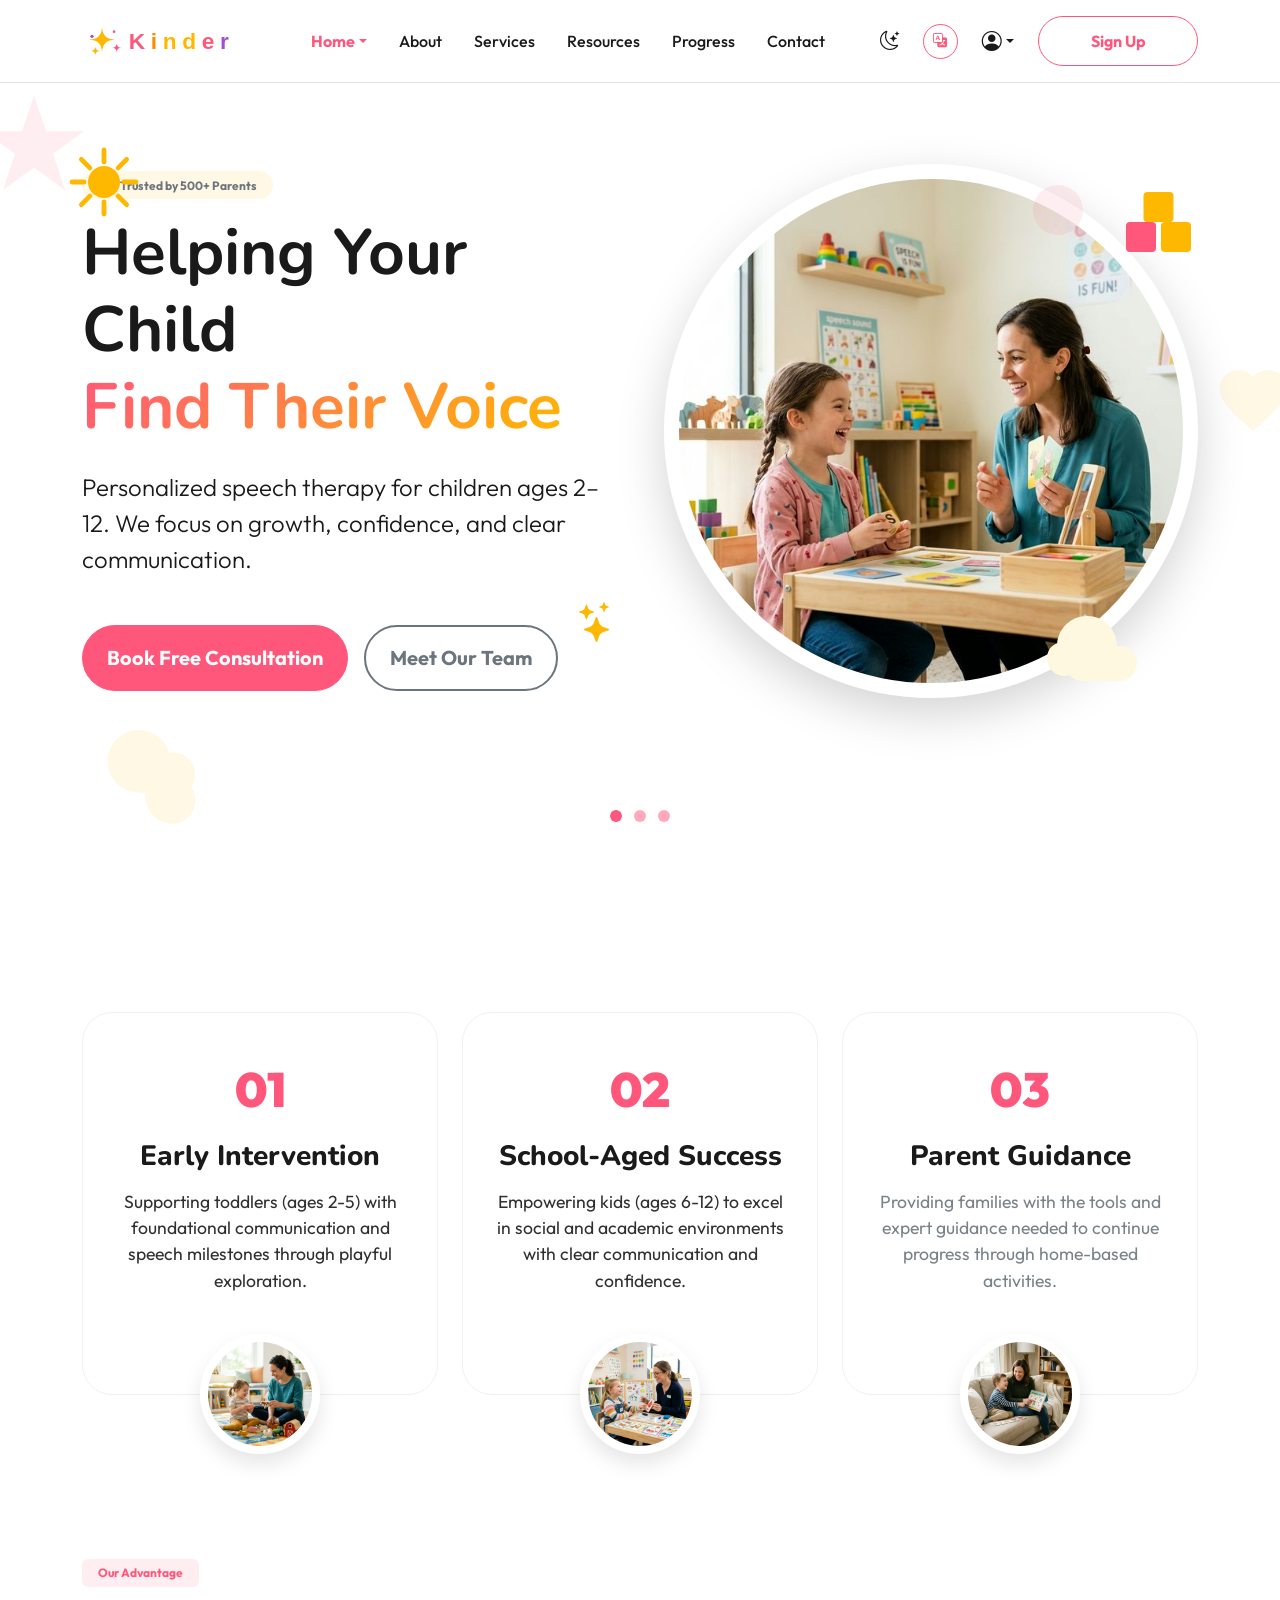
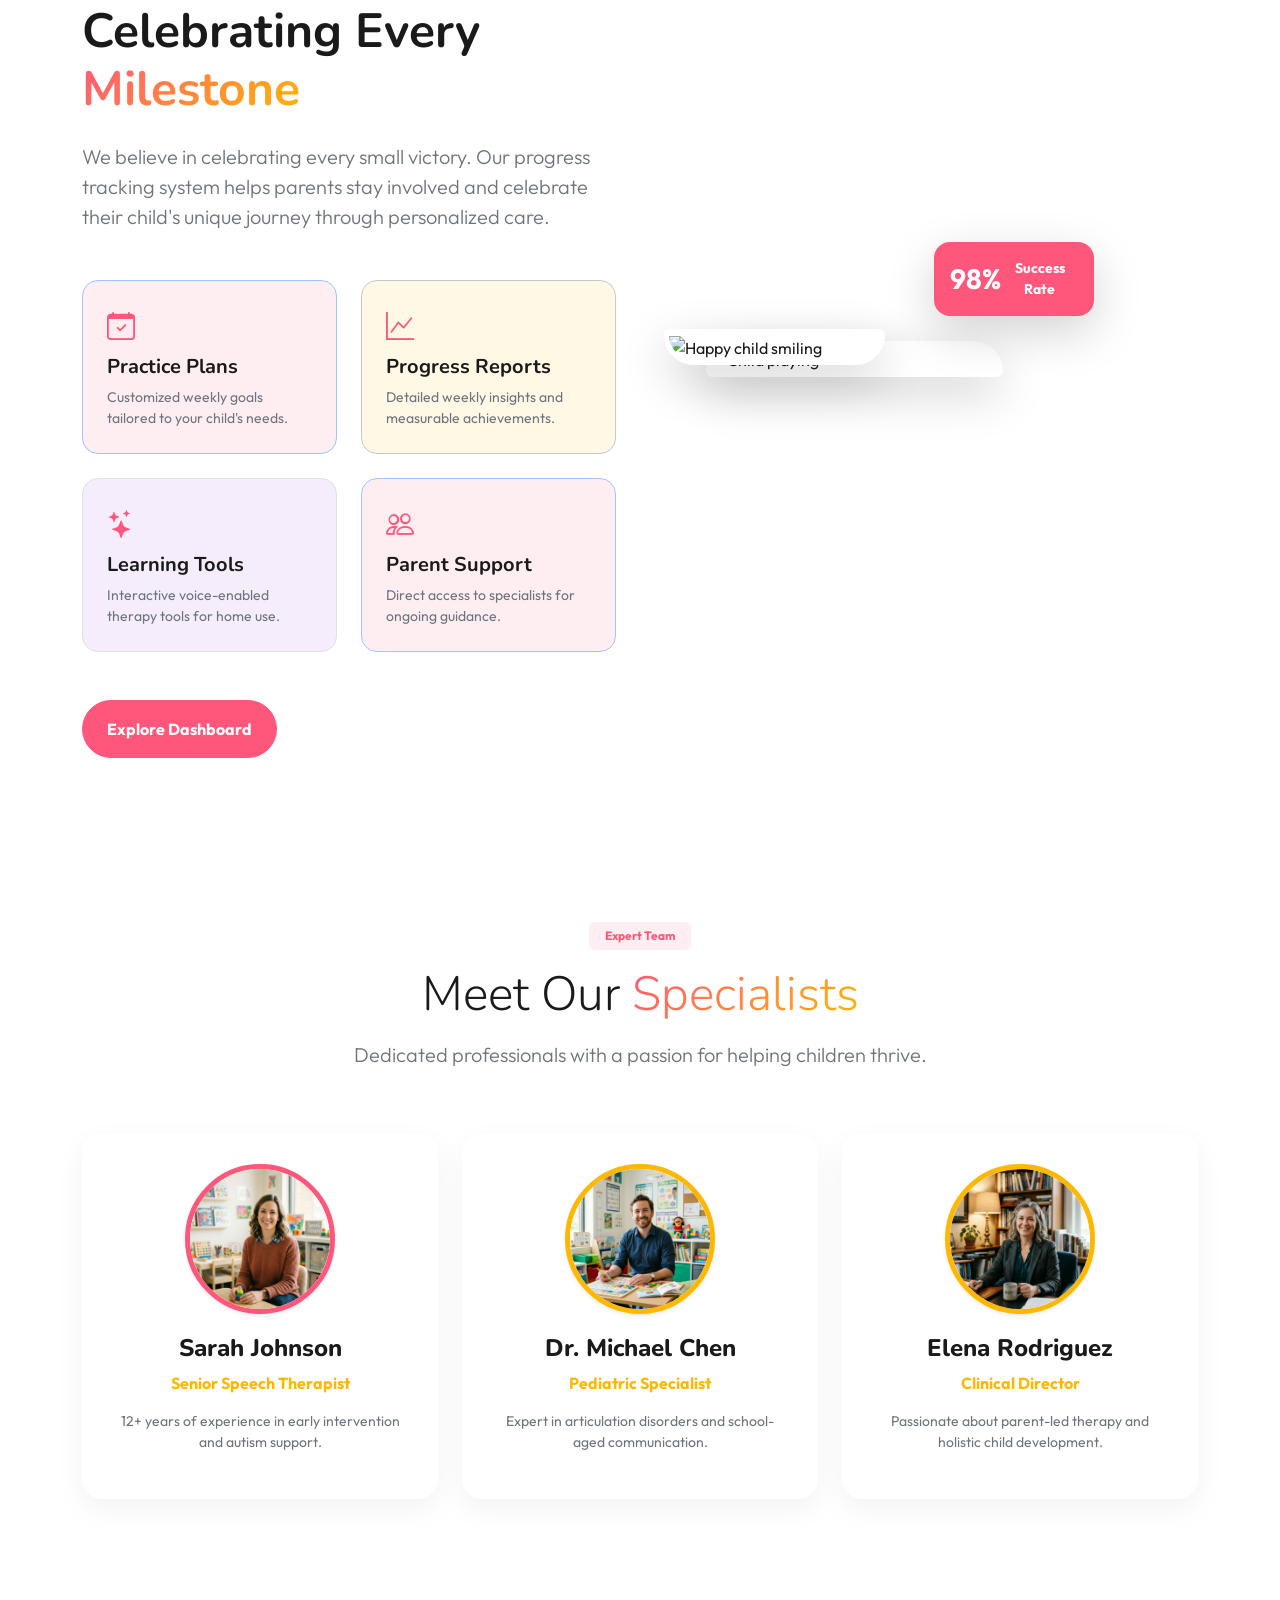
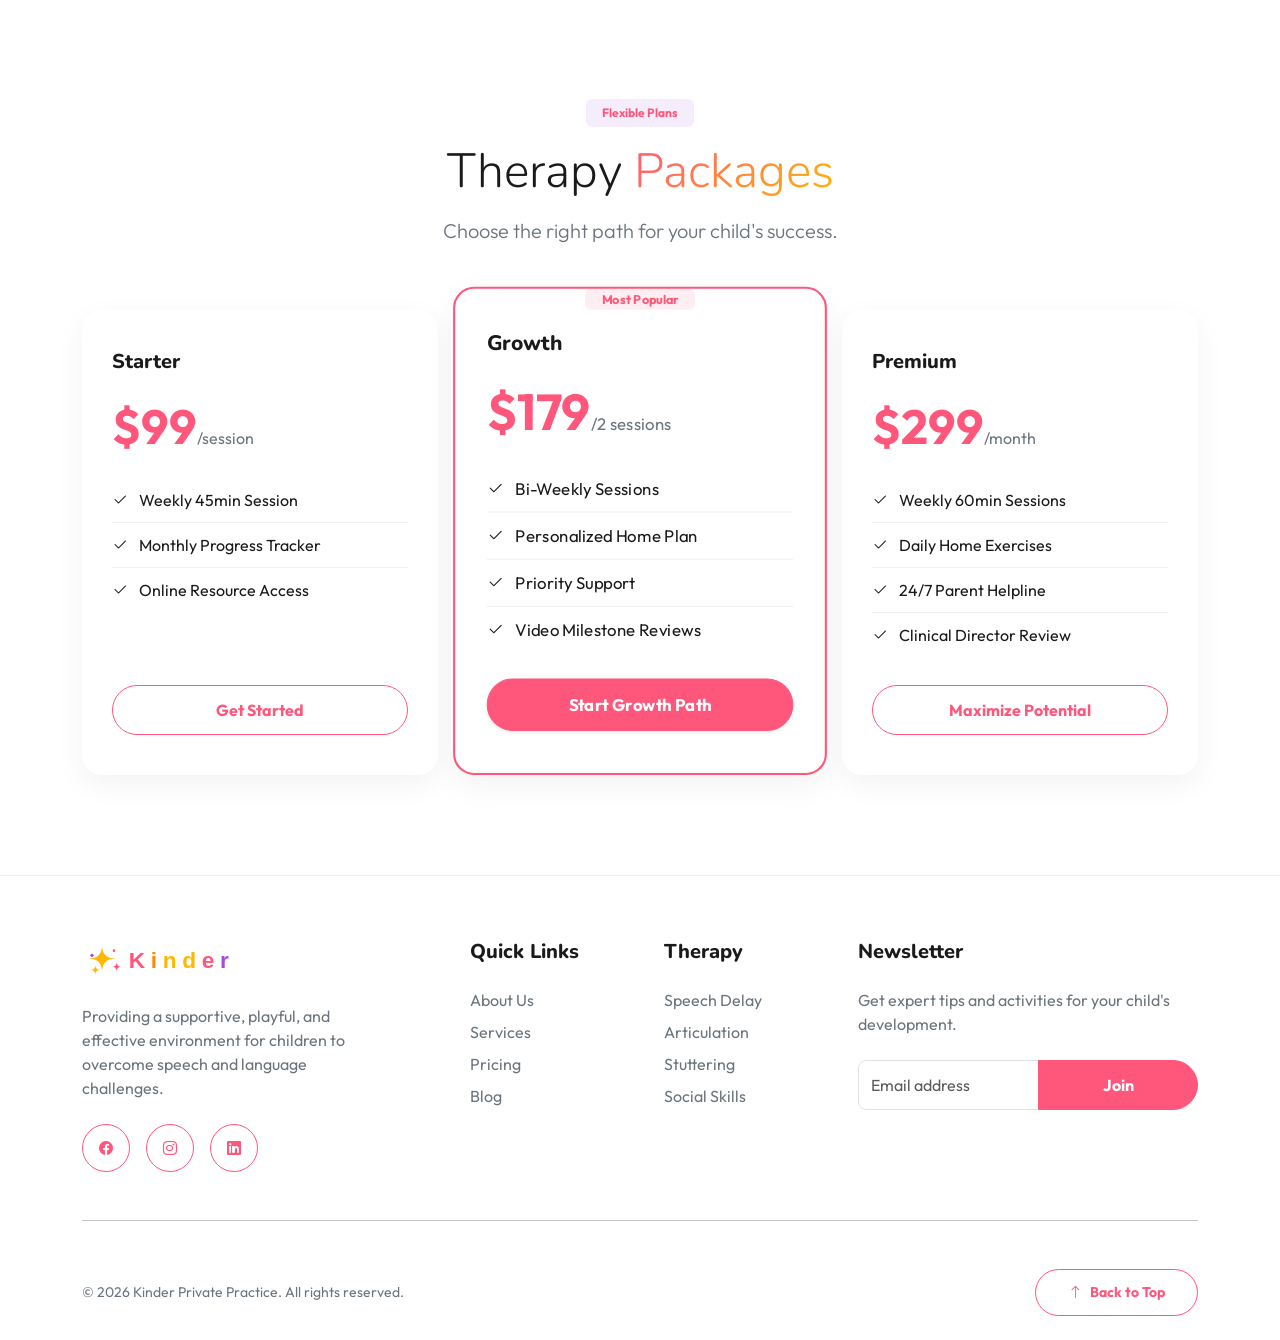
==== commit 9311329b: "first-commit" ====
--- a/index.html
+++ b/index.html
@@ -210,7 +210,7 @@
                                 </span>
                                 <h1 class="display-3 fw-bold mb-4">
                                     Helping Your Child <br>
-                                    <span class="highlight-circle">Find Their Voice</span>
+                                    <span class="text-gradient">Find Their Voice</span>
                                 </h1>
                                 <p class="lead text-secondary-600 mb-5 fs-4">
                                     Personalized speech therapy for children ages 2–12. We focus on growth, confidence,
@@ -226,10 +226,15 @@
                                 </div>
                             </div>
                             <div class="col-lg-6">
-                                <div class="hero-image-mask mx-auto shadow-lg">
+                                <div class="hero-image-mask mx-auto shadow-lg position-relative">
                                     <img src="assets/images/hero_1.png"
                                         alt="Child attending personalized speech therapy session at Kinderly clinic"
                                         class="img-fluid w-100 h-100 object-fit-cover">
+                                    <!-- Floating Star Badge -->
+                                    <div class="position-absolute top-0 end-0 translate-middle mt-2 me-n3 bg-warning p-3 rounded-pill shadow-lg animate-bounce"
+                                        style="z-index: 5;">
+                                        <i class="bi bi-star-fill text-white fs-5"></i>
+                                    </div>
                                 </div>
                             </div>
                         </div>
@@ -247,7 +252,7 @@
                                 </span>
                                 <h2 class="display-3 fw-bold mb-4">
                                     Unlock Their <br>
-                                    <span class="highlight-circle">Full Potential</span>
+                                    <span class="text-gradient">Full Potential</span>
                                 </h2>
                                 <p class="lead text-secondary-600 mb-5 fs-4">
                                     Our therapists use evidence-based sensory play to make learning fun, engaging, and
@@ -262,10 +267,15 @@
                                 </div>
                             </div>
                             <div class="col-lg-6">
-                                <div class="hero-image-mask mx-auto shadow-lg">
+                                <div class="hero-image-mask mx-auto shadow-lg position-relative">
                                     <img src="assets/images/hero_2.png"
                                         alt="Interactive sensory play-based learning activities for speech development"
                                         class="img-fluid w-100 h-100 object-fit-cover">
+                                    <!-- Floating Star Badge -->
+                                    <div class="position-absolute top-0 end-0 translate-middle mt-2 me-n3 bg-warning p-3 rounded-pill shadow-lg animate-bounce"
+                                        style="z-index: 5;">
+                                        <i class="bi bi-star-fill text-white fs-5"></i>
+                                    </div>
                                 </div>
                             </div>
                         </div>
@@ -283,7 +293,7 @@
                                 </span>
                                 <h2 class="display-3 fw-bold mb-4">
                                     Join a Family of <br>
-                                    <span class="highlight-circle">Empowered Kids</span>
+                                    <span class="text-gradient">Empowered Kids</span>
                                 </h2>
                                 <p class="lead text-secondary-600 mb-5 fs-4">
                                     We don't just treat children; we empower families with tools and resources to
@@ -298,10 +308,15 @@
                                 </div>
                             </div>
                             <div class="col-lg-6">
-                                <div class="hero-image-mask mx-auto shadow-lg">
+                                <div class="hero-image-mask mx-auto shadow-lg position-relative">
                                     <img src="assets/images/hero_3.png"
                                         alt="Child and therapist learning together in supportive communication environment"
                                         class="img-fluid w-100 h-100 object-fit-cover">
+                                    <!-- Floating Star Badge -->
+                                    <div class="position-absolute top-0 end-0 translate-middle mt-2 me-n3 bg-warning p-3 rounded-pill shadow-lg animate-bounce"
+                                        style="z-index: 5;">
+                                        <i class="bi bi-star-fill text-white fs-5"></i>
+                                    </div>
                                 </div>
                             </div>
                         </div>
@@ -428,7 +443,7 @@
                         <div class="col-sm-6">
                             <div
                                 class="milestone-card p-4 rounded-4 bg-primary-soft border border-primary-subtle h-100">
-                                <i class="bi bi-calendar-check text-primary fs-3 mb-2 d-block"></i>
+                                <i class="bi bi-calendar-check fs-3 mb-2 d-block"></i>
                                 <h5 class="fw-bold mb-2">Practice Plans</h5>
                                 <p class="small text-secondary mb-0">Customized weekly goals tailored to your child's
                                     needs.</p>
@@ -437,7 +452,7 @@
                         <div class="col-sm-6">
                             <div
                                 class="milestone-card p-4 rounded-4 bg-secondary-soft border border-secondary-subtle h-100">
-                                <i class="bi bi-graph-up text-secondary fs-3 mb-2 d-block"></i>
+                                <i class="bi bi-graph-up  fs-3 mb-2 d-block"></i>
                                 <h5 class="fw-bold mb-2">Progress Reports</h5>
                                 <p class="small text-secondary mb-0">Detailed weekly insights and measurable
                                     achievements.</p>
@@ -445,7 +460,7 @@
                         </div>
                         <div class="col-sm-6">
                             <div class="milestone-card p-4 rounded-4 bg-accent-soft border border-accent-subtle h-100">
-                                <i class="bi bi-stars text-accent fs-3 mb-2 d-block"></i>
+                                <i class="bi bi-stars  fs-3 mb-2 d-block"></i>
                                 <h5 class="fw-bold mb-2">Learning Tools</h5>
                                 <p class="small text-secondary mb-0">Interactive voice-enabled therapy tools for home
                                     use.</p>
@@ -454,7 +469,7 @@
                         <div class="col-sm-6">
                             <div
                                 class="milestone-card p-4 rounded-4 bg-primary-soft border border-primary-subtle h-100">
-                                <i class="bi bi-people text-primary fs-3 mb-2 d-block"></i>
+                                <i class="bi bi-people fs-3 mb-2 d-block"></i>
                                 <h5 class="fw-bold mb-2">Parent Support</h5>
                                 <p class="small text-secondary mb-0">Direct access to specialists for ongoing guidance.
                                 </p>
@@ -506,7 +521,7 @@
                 <div class="col-lg-8">
                     <span class="badge bg-primary-soft text-primary mb-3 px-3 py-2"
                         style="color: var(--primary-color) !important;">Expert Team</span>
-                    <h2 class="display-5 mb-3">Meet Our Specialists</h2>
+                    <h2 class="display-5 mb-3">Meet Our <span class="text-gradient">Specialists</span></h2>
                     <p class="lead text-secondary">Dedicated professionals with a passion for helping children thrive.
                     </p>
                 </div>
@@ -559,7 +574,7 @@
                 <div class="col-lg-8">
                     <span class="badge bg-accent-soft text-accent mb-3 px-3 py-2"
                         style="color: var(--primary-color) !important;">Flexible Plans</span>
-                    <h2 class="display-5 mb-3">Therapy Packages</h2>
+                    <h2 class="display-5 mb-3">Therapy <span class="text-gradient">Packages</span></h2>
                     <p class="lead text-secondary">Choose the right path for your child's success.</p>
                 </div>
             </div>
--- a/assets/css/style.css
+++ b/assets/css/style.css
@@ -1359,7 +1359,7 @@
     width: 100%;
     height: 100%;
     pointer-events: none;
-    z-index: -1;
+    z-index: 5;
     overflow: hidden;
 }
 
@@ -1513,12 +1513,17 @@
     border-color: #2D2D2D;
 }
 
+/* --- Home 1 Unique Layout Styling --- */
+.milestone-section i {
+    color: var(--primary-color);
+}
+
 /* --- Home 2 Unique Layout Styling --- */
 .split-hero {
     min-height: calc(100vh - 80px);
     background: linear-gradient(135deg, #0F172A 0%, #1E293B 100%);
     position: relative;
-    overflow: hidden;
+    /* overflow: visible to show decorations */
 }
 
 .hero-mask-img {
@@ -1534,6 +1539,10 @@
     grid-template-columns: repeat(4, 1fr);
     grid-template-rows: repeat(2, 200px);
     gap: 1.5rem;
+}
+
+#impact .mosaic-card i {
+    color: var(--primary-color)
 }
 
 @media (max-width: 991px) {
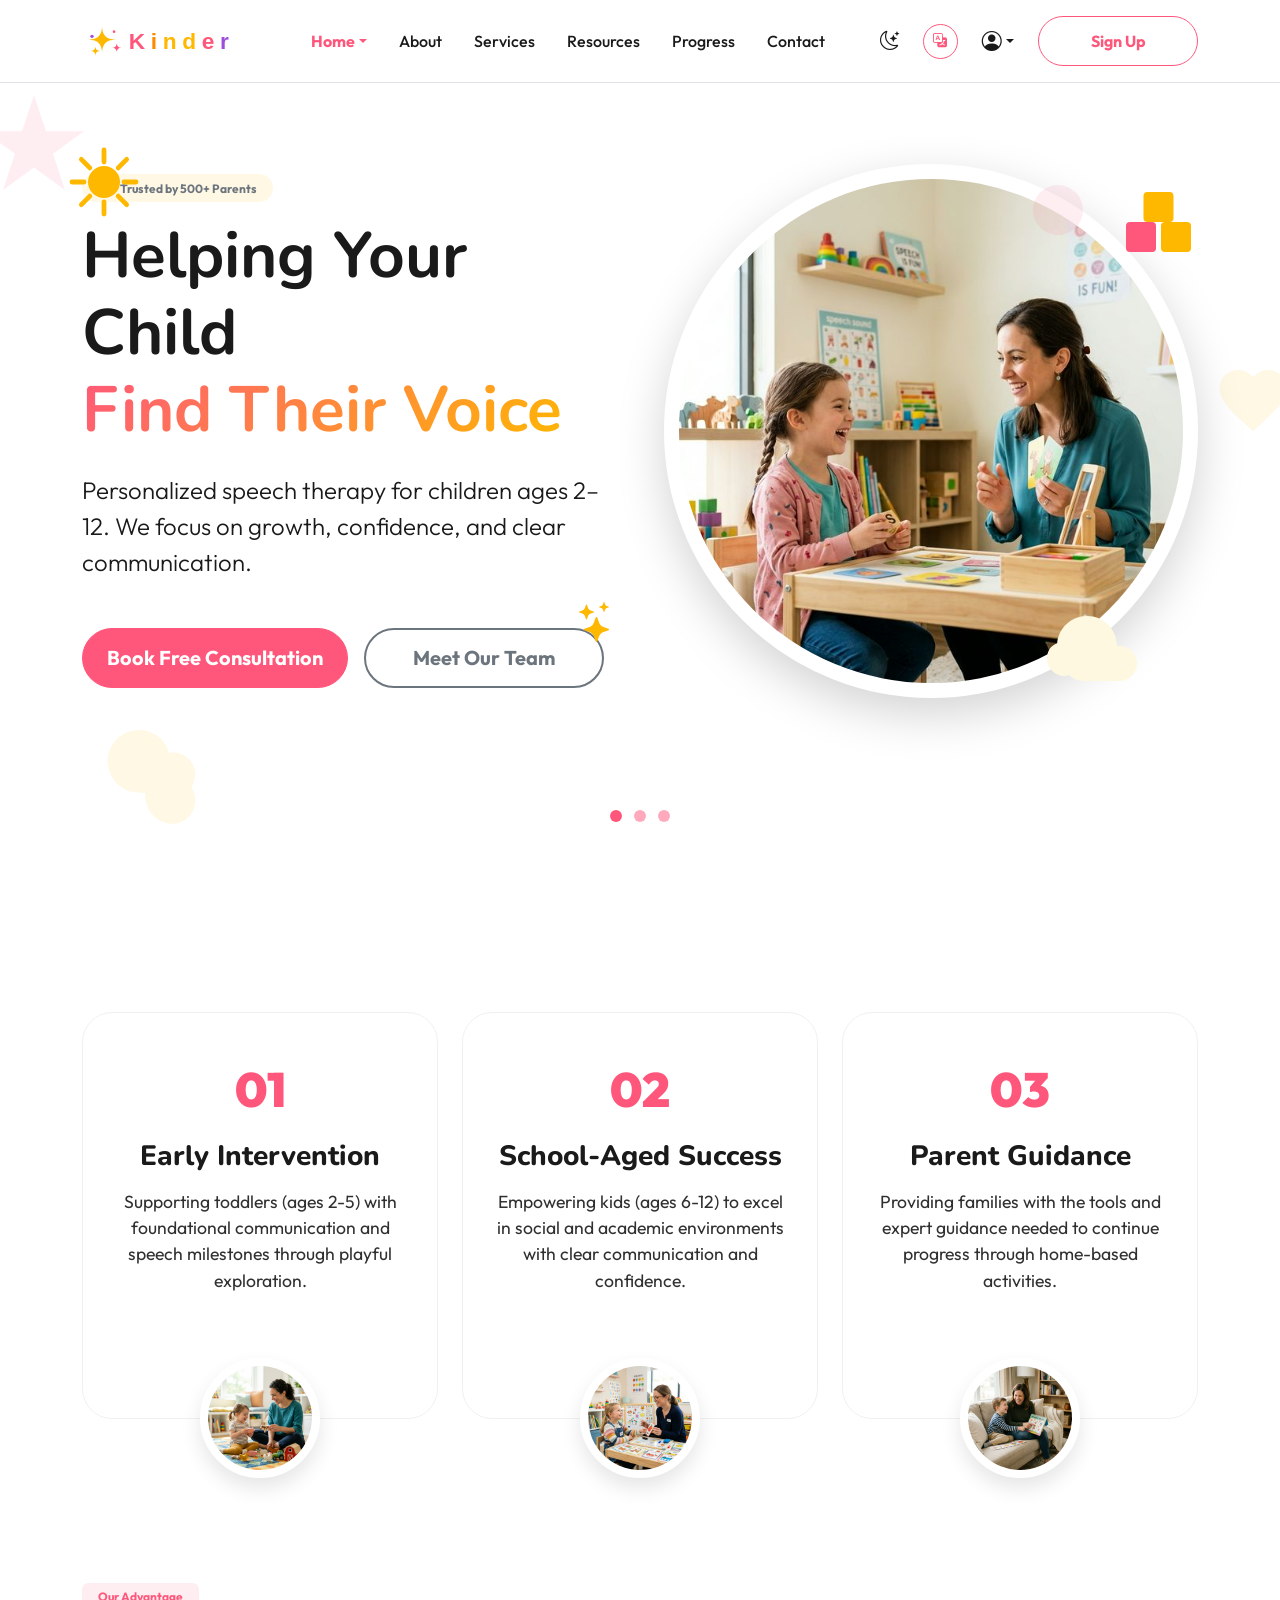
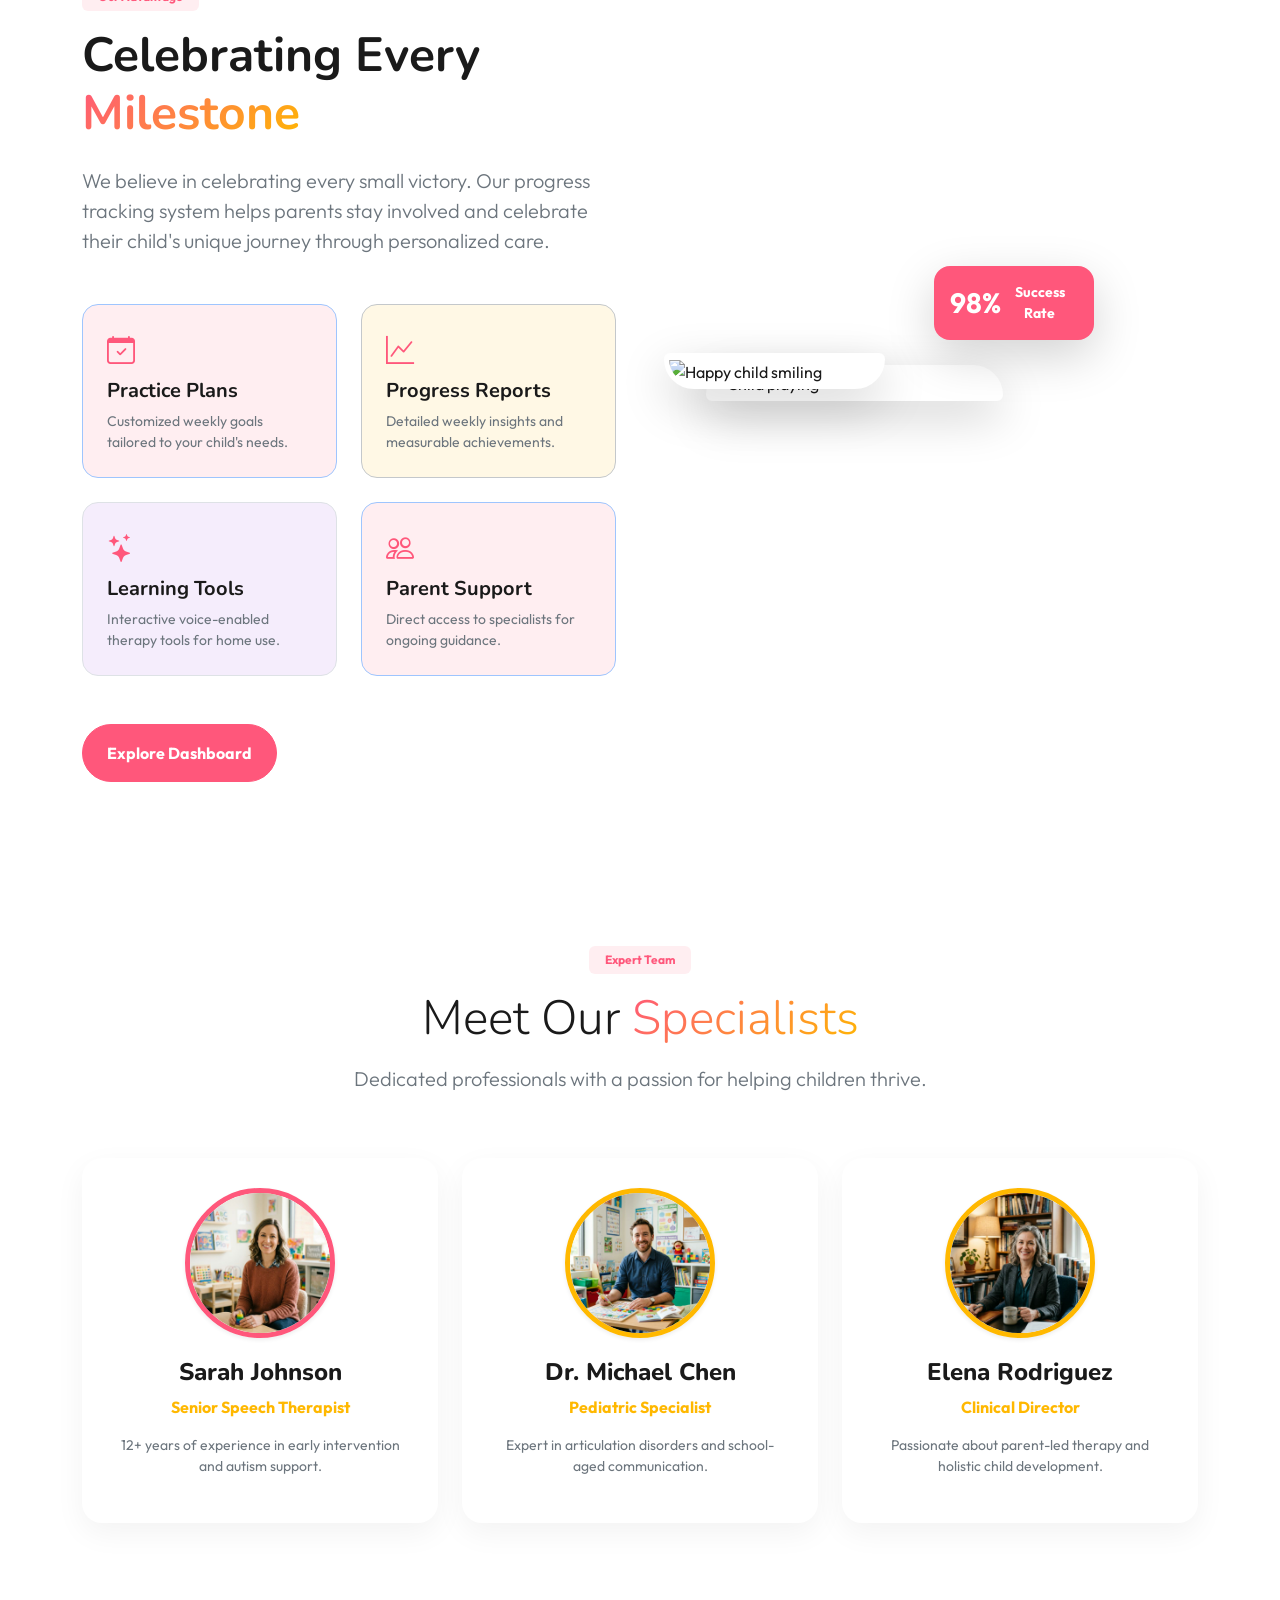
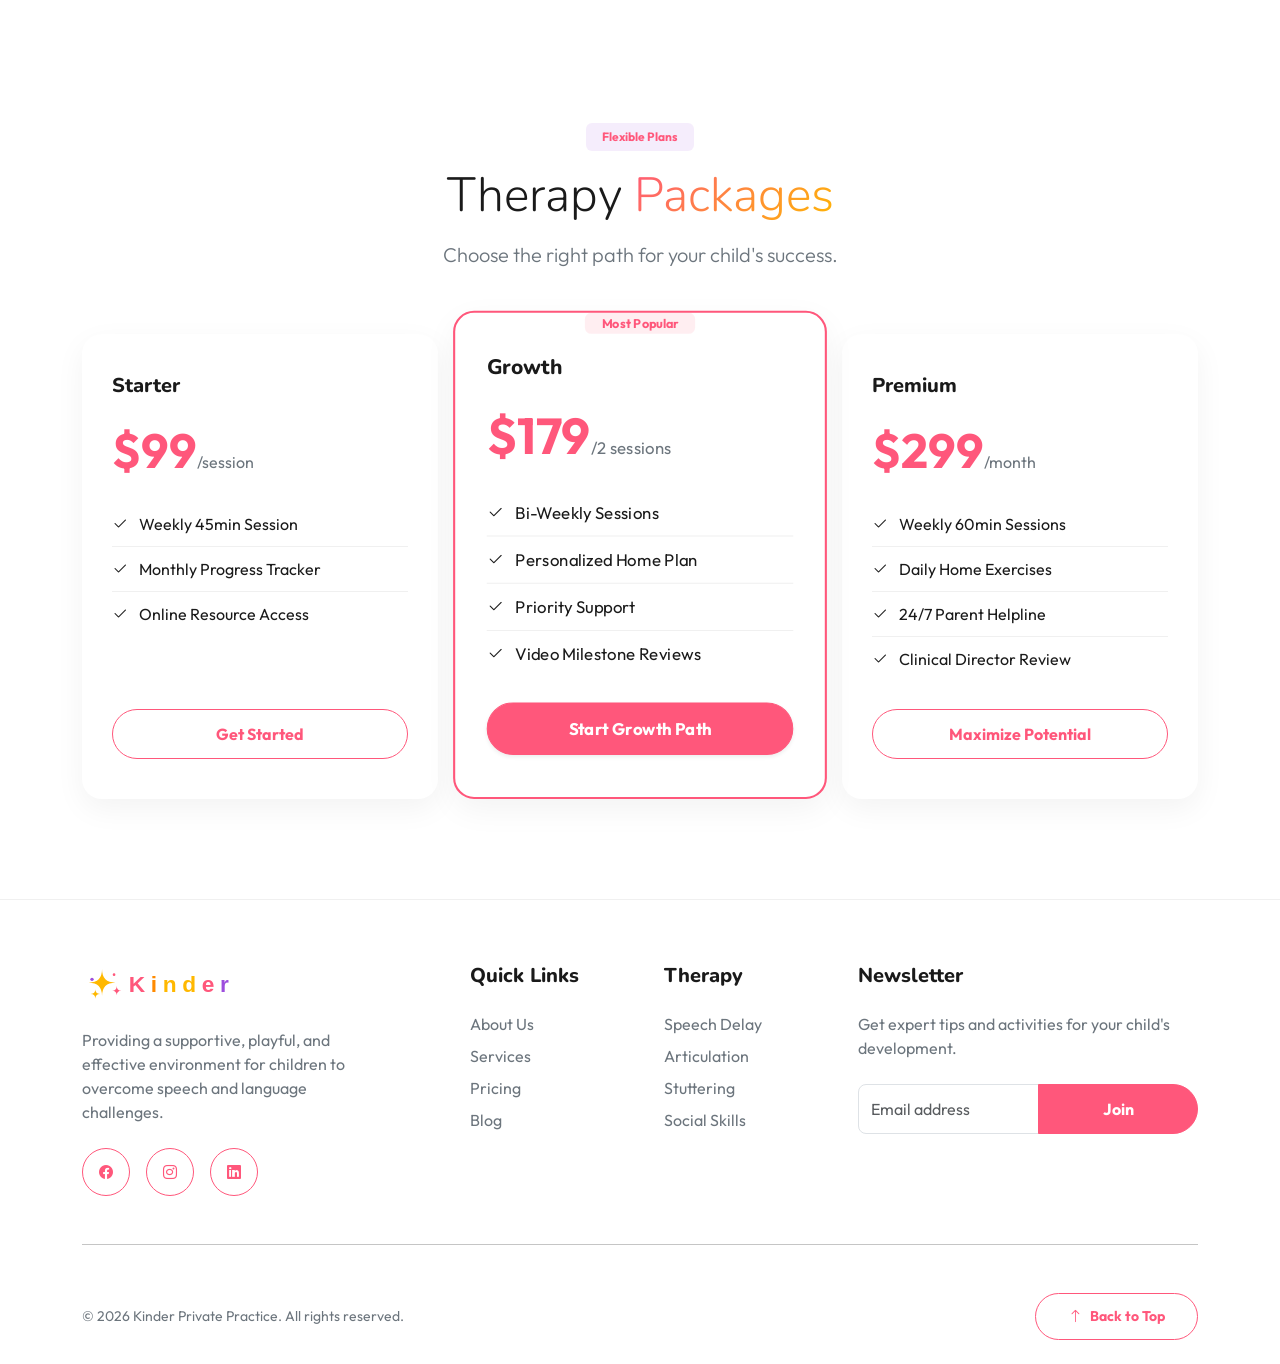
==== commit a84a48c2: "corrections" ====
--- a/index.html
+++ b/index.html
@@ -156,31 +156,20 @@
         </div>
         <div class="offcanvas-body">
             <ul class="navbar-nav gap-3">
-                <li class="nav-item">
-                    <div class="dropdown">
-                        <a class="nav-link dropdown-toggle" href="#" data-bs-toggle="dropdown">Home</a>
-                        <ul class="dropdown-menu">
-                            <li><a class="dropdown-item" href="index.html">Home 1</a></li>
-                            <li><a class="dropdown-item active" href="home-2.html">Home 2</a></li>
-                        </ul>
-                    </div>
-                </li>
+                <li class="nav-item"><a class="nav-link active" href="index.html">Home 1</a></li>
+                <li class="nav-item"><a class="nav-link" href="home-2.html">Home 2</a></li>
                 <li class="nav-item"><a class="nav-link" href="about.html">About</a></li>
                 <li class="nav-item"><a class="nav-link" href="services.html">Services</a></li>
                 <li class="nav-item"><a class="nav-link" href="resources.html">Resources</a></li>
                 <li class="nav-item"><a class="nav-link" href="progress.html">Progress</a></li>
                 <li class="nav-item"><a class="nav-link" href="contact.html">Contact</a></li>
+                <li class="nav-item"><a class="nav-link" href="dashboard.html?role=admin">Admin Dashboard</a></li>
+                <li class="nav-item"><a class="nav-link" href="dashboard.html?role=parent">Parent Dashboard</a></li>
                 <hr>
                 <li class="nav-item">
                     <button class="btn btn-outline-primary w-100 mb-3" id="rtlToggleMobile">
                         <i class="bi bi-translate me-2"></i> RTL Mode
                     </button>
-                </li>
-                <li class="nav-item">
-                    <a class="nav-link fw-bold" href="dashboard.html?role=admin">Admin Dashboard</a>
-                </li>
-                <li class="nav-item">
-                    <a class="nav-link fw-bold" href="dashboard.html?role=parent">Parents Dashboard</a>
                 </li>
                 <li class="nav-item d-grid gap-2">
                     <a class="btn btn-outline-primary" href="register.html">Sign Up</a>
@@ -203,7 +192,7 @@
                 <div class="carousel-item active">
                     <div class="container">
                         <div class="row align-items-center g-5">
-                            <div class="col-lg-6">
+                            <div class="col-lg-6 text-center text-lg-start">
                                 <span
                                     class="badge rounded-pill bg-secondary-soft text-secondary mb-3 px-3 py-2 fw-bold">
                                     <i class="bi bi-heart-fill me-2"></i> Trusted by 500+ Parents
@@ -216,16 +205,17 @@
                                     Personalized speech therapy for children ages 2–12. We focus on growth, confidence,
                                     and clear communication.
                                 </p>
-                                <div class="d-flex flex-wrap gap-3">
+                                <div class="d-flex flex-wrap justify-content-center justify-content-lg-start gap-3">
                                     <a href="contact.html"
-                                        class="btn btn-primary btn-lg shadow-md px-4 py-3 rounded-pill">Book Free
+                                        class="btn btn-primary btn-lg shadow-md px-4 py-3 rounded-pill hero-btn-fixed">Book
+                                        Free
                                         Consultation</a>
                                     <a href="about.html"
-                                        class="btn btn-outline-secondary btn-lg border-2 px-4 py-3 rounded-pill">Meet
+                                        class="btn btn-outline-secondary btn-lg border-2 px-4 py-3 rounded-pill hero-btn-fixed">Meet
                                         Our Team</a>
                                 </div>
                             </div>
-                            <div class="col-lg-6">
+                            <div class="col-lg-6 text-center text-lg-start">
                                 <div class="hero-image-mask mx-auto shadow-lg position-relative">
                                     <img src="assets/images/hero_1.png"
                                         alt="Child attending personalized speech therapy session at Kinderly clinic"
@@ -245,7 +235,7 @@
                 <div class="carousel-item">
                     <div class="container">
                         <div class="row align-items-center g-5">
-                            <div class="col-lg-6">
+                            <div class="col-lg-6 text-center text-lg-start">
                                 <span
                                     class="badge rounded-pill bg-secondary-soft text-secondary mb-3 px-3 py-2 fw-bold">
                                     <i class="bi bi-controller me-2"></i> Learning Through Play
@@ -258,15 +248,16 @@
                                     Our therapists use evidence-based sensory play to make learning fun, engaging, and
                                     highly effective for every child.
                                 </p>
-                                <div class="d-flex flex-wrap gap-3">
+                                <div class="d-flex flex-wrap justify-content-center justify-content-lg-start gap-3">
                                     <a href="services.html"
-                                        class="btn btn-primary btn-lg shadow-md px-4 py-3 rounded-pill">Our Services</a>
+                                        class="btn btn-primary btn-lg shadow-md px-4 py-3 rounded-pill hero-btn-fixed">Our
+                                        Services</a>
                                     <a href="progress.html"
-                                        class="btn btn-outline-secondary btn-lg border-2 px-4 py-3 rounded-pill">Track
+                                        class="btn btn-outline-secondary btn-lg border-2 px-4 py-3 rounded-pill hero-btn-fixed">Track
                                         Progress</a>
                                 </div>
                             </div>
-                            <div class="col-lg-6">
+                            <div class="col-lg-6 text-center text-lg-start">
                                 <div class="hero-image-mask mx-auto shadow-lg position-relative">
                                     <img src="assets/images/hero_2.png"
                                         alt="Interactive sensory play-based learning activities for speech development"
@@ -286,7 +277,7 @@
                 <div class="carousel-item">
                     <div class="container">
                         <div class="row align-items-center g-5">
-                            <div class="col-lg-6">
+                            <div class="col-lg-6 text-center text-lg-start">
                                 <span
                                     class="badge rounded-pill bg-secondary-soft text-secondary mb-3 px-3 py-2 fw-bold">
                                     <i class="bi bi-people-fill me-2"></i> Supportive Community
@@ -299,15 +290,16 @@
                                     We don't just treat children; we empower families with tools and resources to
                                     support growth at home.
                                 </p>
-                                <div class="d-flex flex-wrap gap-3">
+                                <div class="d-flex flex-wrap justify-content-center justify-content-lg-start gap-3">
                                     <a href="register.html"
-                                        class="btn btn-primary btn-lg shadow-md px-4 py-3 rounded-pill">Join Now</a>
+                                        class="btn btn-primary btn-lg shadow-md px-4 py-3 rounded-pill hero-btn-fixed">Join
+                                        Now</a>
                                     <a href="resources.html"
-                                        class="btn btn-outline-secondary btn-lg border-2 px-4 py-3 rounded-pill">Free
+                                        class="btn btn-outline-secondary btn-lg border-2 px-4 py-3 rounded-pill hero-btn-fixed">Free
                                         Resources</a>
                                 </div>
                             </div>
-                            <div class="col-lg-6">
+                            <div class="col-lg-6 text-center text-lg-start">
                                 <div class="hero-image-mask mx-auto shadow-lg position-relative">
                                     <img src="assets/images/hero_3.png"
                                         alt="Child and therapist learning together in supportive communication environment"
@@ -376,15 +368,15 @@
     <!-- Features Section -->
     <section class="features-section">
         <div class="container">
-            <div class="row g-4 justify-content-center">
+            <div class="row gx-4 gy-5 justify-content-center">
                 <!-- Toddlers Card -->
-                <div class="col-lg-4 col-md-6 reveal">
+                <div class="col-12 col-lg-4 reveal">
                     <div class="feature-card card-accent text-center">
                         <div class="card-badge">01</div>
                         <h3>Early Intervention</h3>
                         <p>Supporting toddlers (ages 2-5) with foundational communication and speech milestones through
                             playful exploration.</p>
-                        <div class="feature-image-container">
+                        <div class="feature-image-container mt-auto">
                             <img src="assets/images/card_toddler.png"
                                 alt="Early intervention speech therapy for toddlers ages 2-5 at Kinder">
                         </div>
@@ -392,7 +384,7 @@
                 </div>
 
                 <!-- School-Aged Card -->
-                <div class="col-lg-4 col-md-6 reveal" style="transition-delay: 0.1s;">
+                <div class="col-12 col-lg-4 reveal" style="transition-delay: 0.1s;">
                     <div class="feature-card card-accent text-center">
                         <div class="card-badge">02</div>
                         <h3>School-Aged Success</h3>
@@ -406,11 +398,11 @@
                 </div>
 
                 <!-- Parent Support Card -->
-                <div class="col-lg-4 col-md-6 reveal" style="transition-delay: 0.2s;">
+                <div class="col-12 col-lg-4 reveal" style="transition-delay: 0.2s;">
                     <div class="feature-card card-accent text-center">
                         <div class="card-badge">03</div>
                         <h3>Parent Guidance</h3>
-                        <p class="text-secondary">Providing families with the tools and expert guidance needed to
+                        <p>Providing families with the tools and expert guidance needed to
                             continue progress through home-based activities.</p>
                         <div class="feature-image-container">
                             <img src="assets/images/card_parent.png"
@@ -428,13 +420,15 @@
     <section class="milestone-section reveal">
         <div class="container">
             <div class="row align-items-center g-5">
-                <div class="col-lg-6">
+                <div class="col-lg-6 text-center text-lg-start">
                     <span class="badge bg-primary-soft text-primary mb-3 px-3 py-2"
                         style="color: var(--primary-color) !important;">Our
                         Advantage</span>
-                    <h2 class="display-5 fw-bold mb-4">Celebrating Every <span class="text-gradient">Milestone</span>
+                    <h2 class="display-5 fw-bold mb-4 text-center text-lg-start">Celebrating Every <span
+                            class="text-gradient">Milestone</span>
                     </h2>
-                    <p class="lead text-secondary mb-5">We believe in celebrating every small victory. Our progress
+                    <p class="lead text-secondary mb-5 text-center text-lg-start">We believe in celebrating every small
+                        victory. Our progress
                         tracking system helps parents stay involved and celebrate their child's unique journey through
                         personalized care.</p>
 
@@ -477,7 +471,9 @@
                         </div>
                     </div>
 
-                    <a href="dashboard.html" class="btn btn-primary px-4 py-3 rounded-pill">Explore Dashboard</a>
+                    <a href="dashboard.html"
+                        class="btn btn-primary px-4 py-3 rounded-pill d-inline-block d-lg-inline-block">Explore
+                        Dashboard</a>
                 </div>
 
                 <div class="col-lg-6">
@@ -500,13 +496,20 @@
                             </div>
                         </div>
 
-                        <!-- Floating element -->
+                        <!-- Floating element (Desktop) -->
                         <div class="floating-element bottom-0 end-0 translate-middle mb-4 me-4 d-none d-md-block">
                             <div class="btn-primary text-white p-3 rounded-4 shadow-lg text-center"
                                 style="width: 120px;">
                                 <div class="h3 fw-bold mb-0">98%</div>
                                 <div class="small">Success Rate</div>
                             </div>
+                        </div>
+                    </div>
+                    <!-- Success Rate (Mobile) -->
+                    <div class="d-md-none mt-4 d-flex justify-content-center">
+                        <div class="btn-primary text-white p-3 rounded-4 shadow-lg text-center" style="width: 150px;">
+                            <div class="h3 fw-bold mb-0">98%</div>
+                            <div class="small">Success Rate</div>
                         </div>
                     </div>
                 </div>
--- a/assets/css/style.css
+++ b/assets/css/style.css
@@ -65,6 +65,19 @@
     overflow-x: hidden;
 }
 
+/* --- Brand Color Overrides (Replacing Blue) --- */
+.text-primary {
+    color: var(--primary-color) !important;
+}
+
+.bg-primary {
+    background-color: var(--primary-color) !important;
+}
+
+.border-primary {
+    border-color: var(--primary-color) !important;
+}
+
 h1,
 h2,
 h3,
@@ -78,10 +91,24 @@
 /* --- Layout Components --- */
 .navbar {
     background-color: var(--nav-bg) !important;
-    backdrop-filter: blur(10px);
+    backdrop-filter: blur(15px);
+    -webkit-backdrop-filter: blur(15px);
     border-bottom: 1px solid var(--border-color);
     padding: var(--sp-16) 0;
-    transition: all 0.3s ease;
+    transition: all 0.4s cubic-bezier(0.165, 0.84, 0.44, 1);
+    z-index: 1050;
+}
+
+.navbar.navbar-scrolled {
+    background-color: var(--bg-color) !important;
+    box-shadow: 0 10px 30px rgba(0, 0, 0, 0.08);
+    padding: 12px 0;
+}
+
+[data-bs-theme="dark"] .navbar.navbar-scrolled {
+    background-color: #000000 !important;
+    border-bottom: 1px solid #2D2D2D;
+    box-shadow: 0 10px 40px rgba(0, 0, 0, 0.4);
 }
 
 .navbar-brand {
@@ -749,7 +776,9 @@
 }
 
 .about-hero {
-    background: linear-gradient(rgba(15, 23, 42, 0.75), rgba(15, 23, 42, 0.75)), url('../images/hero_child_therapy.png');
+    background: linear-gradient(rgba(15, 23, 42, 0.75), rgba(15, 23, 42, 0.75)),
+        url('https://images.unsplash.com/photo-1588072432836-e10032774350?auto=format&fit=crop&q=80&w=1200');
+    /* High-quality child education/support image */
     background-size: cover;
     background-position: center;
     background-repeat: no-repeat;
@@ -1115,8 +1144,8 @@
 /* --- Button Hover Style --- */
 .resources-hero .btn:hover,
 .premium-card .btn:hover {
-    background-color: var(--secondary-color) !important;
-    border-color: var(--secondary-color) !important;
+    background-color: var(--primary-color) !important;
+    border-color: var(--primary-color) !important;
     color: white !important;
 }
 
@@ -1523,7 +1552,13 @@
     min-height: calc(100vh - 80px);
     background: linear-gradient(135deg, #0F172A 0%, #1E293B 100%);
     position: relative;
-    /* overflow: visible to show decorations */
+    padding-top: 80px;
+}
+
+@media (max-width: 991.98px) {
+    .split-hero {
+        padding-top: 120px !important;
+    }
 }
 
 .hero-mask-img {
@@ -1655,6 +1690,8 @@
     border-radius: 50%;
     background-color: var(--primary-color);
     opacity: 0.3;
+    margin: 0 6px;
+    border: none;
 }
 
 .testimonial-carousel .carousel-indicators .active {
@@ -1685,6 +1722,18 @@
     grid-template-columns: repeat(12, 1fr);
     grid-auto-rows: minmax(100px, auto);
     gap: 1.5rem;
+}
+
+@media (max-width: 991.98px) {
+    .mosaic-stats {
+        display: flex !important;
+        flex-direction: column !important;
+    }
+
+    .mosaic-card {
+        grid-column: span 12 !important;
+        height: auto !important;
+    }
 }
 
 .mosaic-card {
@@ -1772,4 +1821,201 @@
     height: 100%;
     object-fit: cover;
     border-radius: 50%;
+}
+
+/* --- Custom Header Breakpoint (1180px) --- */
+@media (max-width: 1180.98px) {
+    .navbar-expand-lg .navbar-collapse {
+        display: none !important;
+    }
+
+    .navbar-expand-lg .navbar-collapse.show {
+        display: block !important;
+    }
+
+    .navbar-expand-lg .navbar-toggler {
+        display: block !important;
+    }
+
+    .d-lg-none {
+        display: block !important;
+    }
+
+    div.d-flex.d-lg-none,
+    section.d-flex.d-lg-none,
+    .d-flex.d-lg-none {
+        display: flex !important;
+    }
+
+    .d-lg-flex,
+    .d-lg-block,
+    .d-lg-inline-block,
+    .navbar-expand-lg .navbar-nav {
+        display: none !important;
+    }
+
+    /* Force mobile-style container on 1180px range */
+    .navbar .container {
+        max-width: 100% !important;
+        padding: 0 1.5rem !important;
+    }
+}
+
+/* --- Footer Centering for Tablet & Mobile --- */
+@media (max-width: 991.98px) {
+    footer {
+        text-align: center !important;
+    }
+
+    footer .col-lg-4,
+    footer .col-lg-2,
+    footer .col-md-4,
+    footer [class*="col-"] {
+        width: 100% !important;
+        margin-bottom: 2.5rem;
+    }
+
+    footer .navbar-brand {
+        display: inline-block;
+        margin-bottom: 1.5rem !important;
+    }
+
+    footer .text-secondary.pe-lg-5 {
+        padding-right: 0 !important;
+        margin-bottom: 1.5rem;
+    }
+
+    footer .d-flex.gap-3.mt-4 {
+        justify-content: center !important;
+    }
+
+    footer .input-group {
+        max-width: 450px;
+        margin: 0 auto;
+    }
+
+    footer .footer-links {
+        padding-left: 0;
+    }
+
+    footer hr.my-5 {
+        margin-top: 1rem !important;
+        margin-bottom: 2rem !important;
+    }
+
+    footer .d-flex.flex-column.flex-md-row {
+        align-items: center !important;
+    }
+}
+
+/* --- Testimonial Carousel --- */
+.testimonial-carousel .carousel-indicators [data-bs-target] {
+    width: 12px;
+    height: 12px;
+    border-radius: 50%;
+    background-color: var(--primary-color);
+    opacity: 0.3;
+    margin: 0 6px;
+    border: none;
+}
+
+.testimonial-carousel .carousel-indicators .active {
+    opacity: 1;
+}
+
+/* Dark Mode Indicators for Testimonials */
+[data-bs-theme="dark"] .testimonial-carousel .carousel-indicators [data-bs-target] {
+    background-color: var(--primary-color) !important;
+    opacity: 0.3;
+}
+
+[data-bs-theme="dark"] .testimonial-carousel .carousel-indicators .active {
+    opacity: 1;
+    box-shadow: 0 0 10px rgba(255, 87, 123, 0.4);
+}
+
+/* --- Mobile Menu Centering --- */
+#mobileMenu .offcanvas-body {
+    display: flex;
+    flex-direction: column;
+    align-items: center;
+    text-align: center;
+}
+
+#mobileMenu .navbar-nav {
+    width: 100%;
+}
+
+#mobileMenu .nav-item {
+    width: 100%;
+}
+
+/* --- Hero Consultation Card Responsive Behavior --- */
+.consultation-card {
+    position: relative;
+    margin: 2rem auto 0;
+    transform: none;
+    z-index: 10;
+    transition: all 0.5s ease;
+}
+
+@media (min-width: 992px) {
+    .consultation-card.position-lg-absolute {
+        position: absolute !important;
+        bottom: 30px !important;
+        left: 0 !important;
+        transform: translateX(-50%) scale(1.05) !important;
+        margin: 0 !important;
+    }
+}
+
+/* --- Hero Button Fixed Sizing --- */
+.hero-btn-fixed {
+    min-width: 240px !important;
+    display: inline-flex !important;
+    align-items: center !important;
+    justify-content: center !important;
+    height: 60px !important;
+}
+
+@media (max-width: 575.98px) {
+    .hero-btn-fixed {
+        width: 100% !important;
+    }
+}
+
+@media (max-width: 1200px) {
+    .feature-card {
+        padding-bottom: 80px;
+        margin-bottom: 130px !important;
+    }
+}
+
+/* --- Hero Slider Highlights for Dark Mode --- */
+[data-bs-theme="dark"] .hero-carousel .carousel-indicators [data-bs-target] {
+    background-color: rgba(255, 255, 255, 0.4);
+    border: 1px solid rgba(255, 255, 255, 0.6);
+}
+
+[data-bs-theme="dark"] .hero-carousel .carousel-indicators .active {
+    background-color: var(--primary-color);
+    box-shadow: 0 0 15px rgba(255, 87, 123, 0.5);
+}
+
+/* --- Parallel Card Buttons --- */
+.feature-card,
+.service-card {
+    display: flex !important;
+    flex-direction: column !important;
+}
+
+.service-card-body {
+    display: flex !important;
+    flex-direction: column !important;
+    flex-grow: 1 !important;
+}
+
+.feature-card p,
+.service-card-body p {
+    margin-bottom: 1.5rem !important;
 }
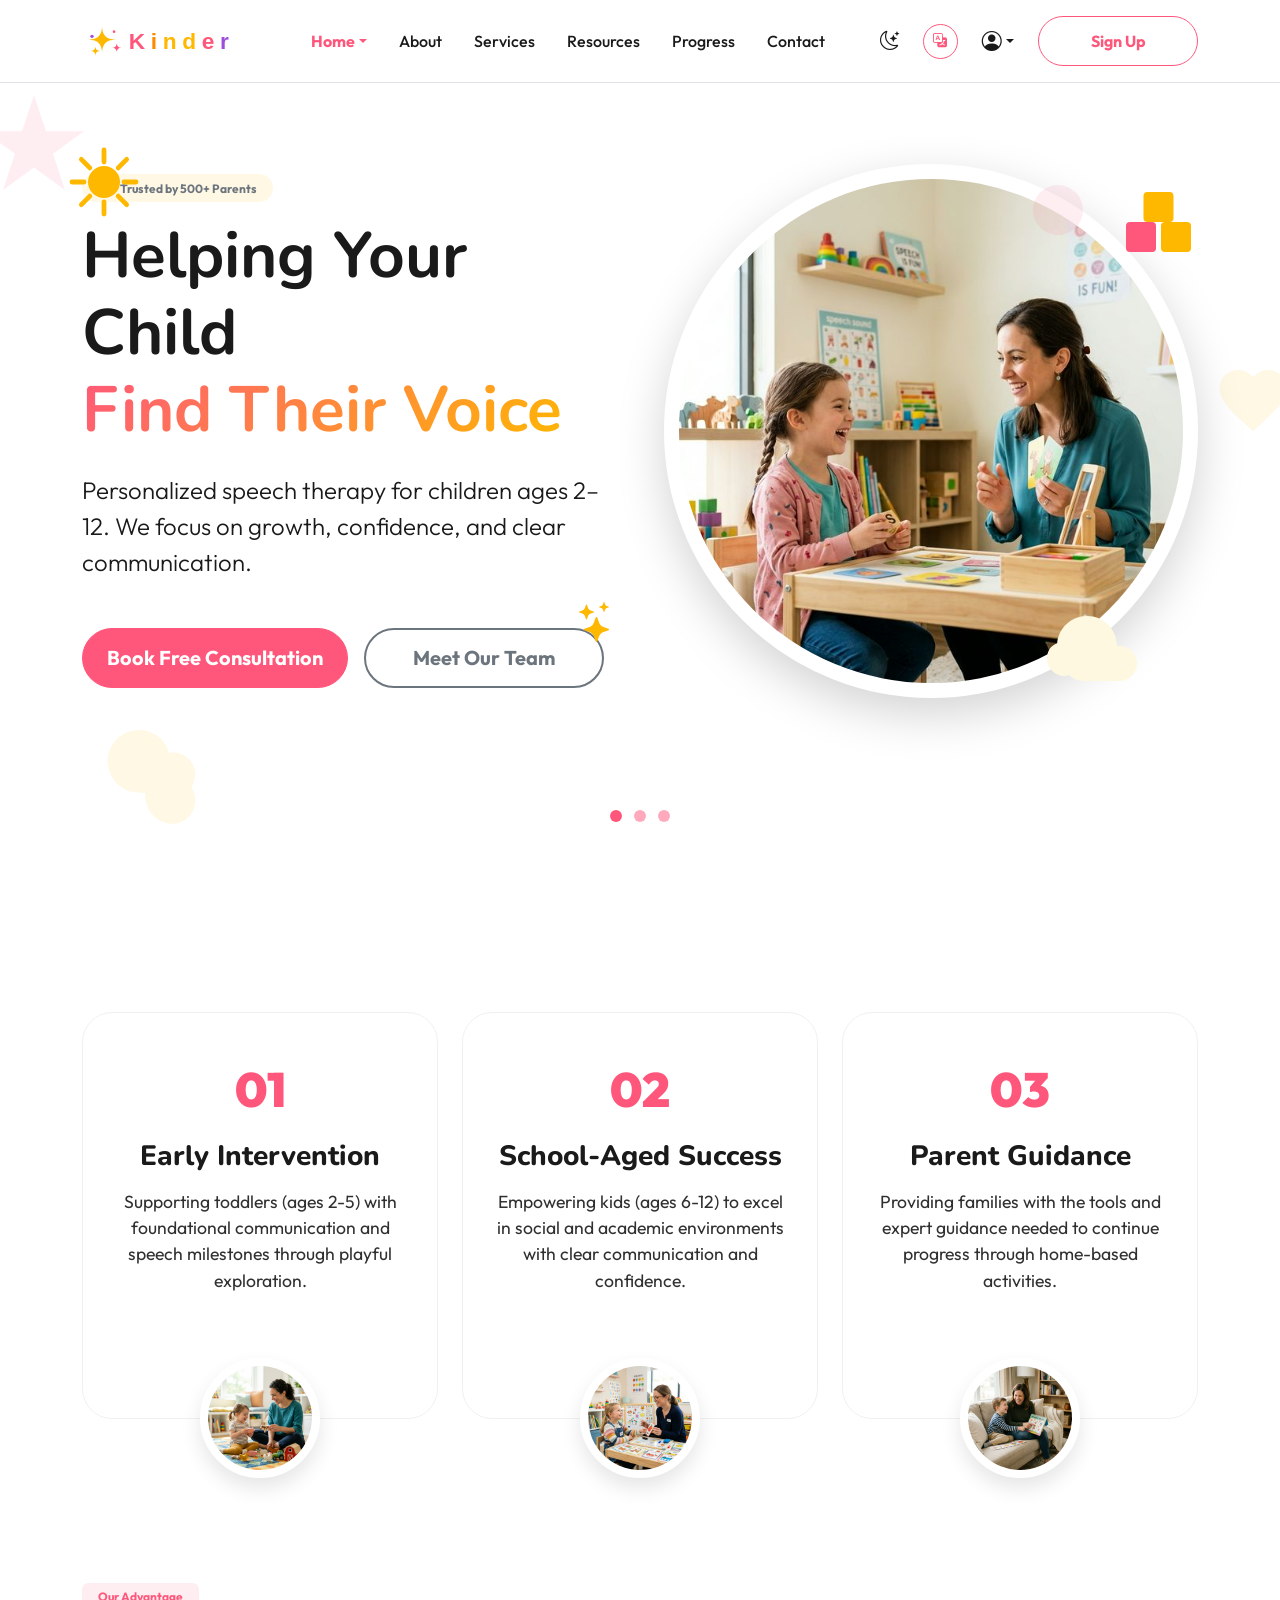
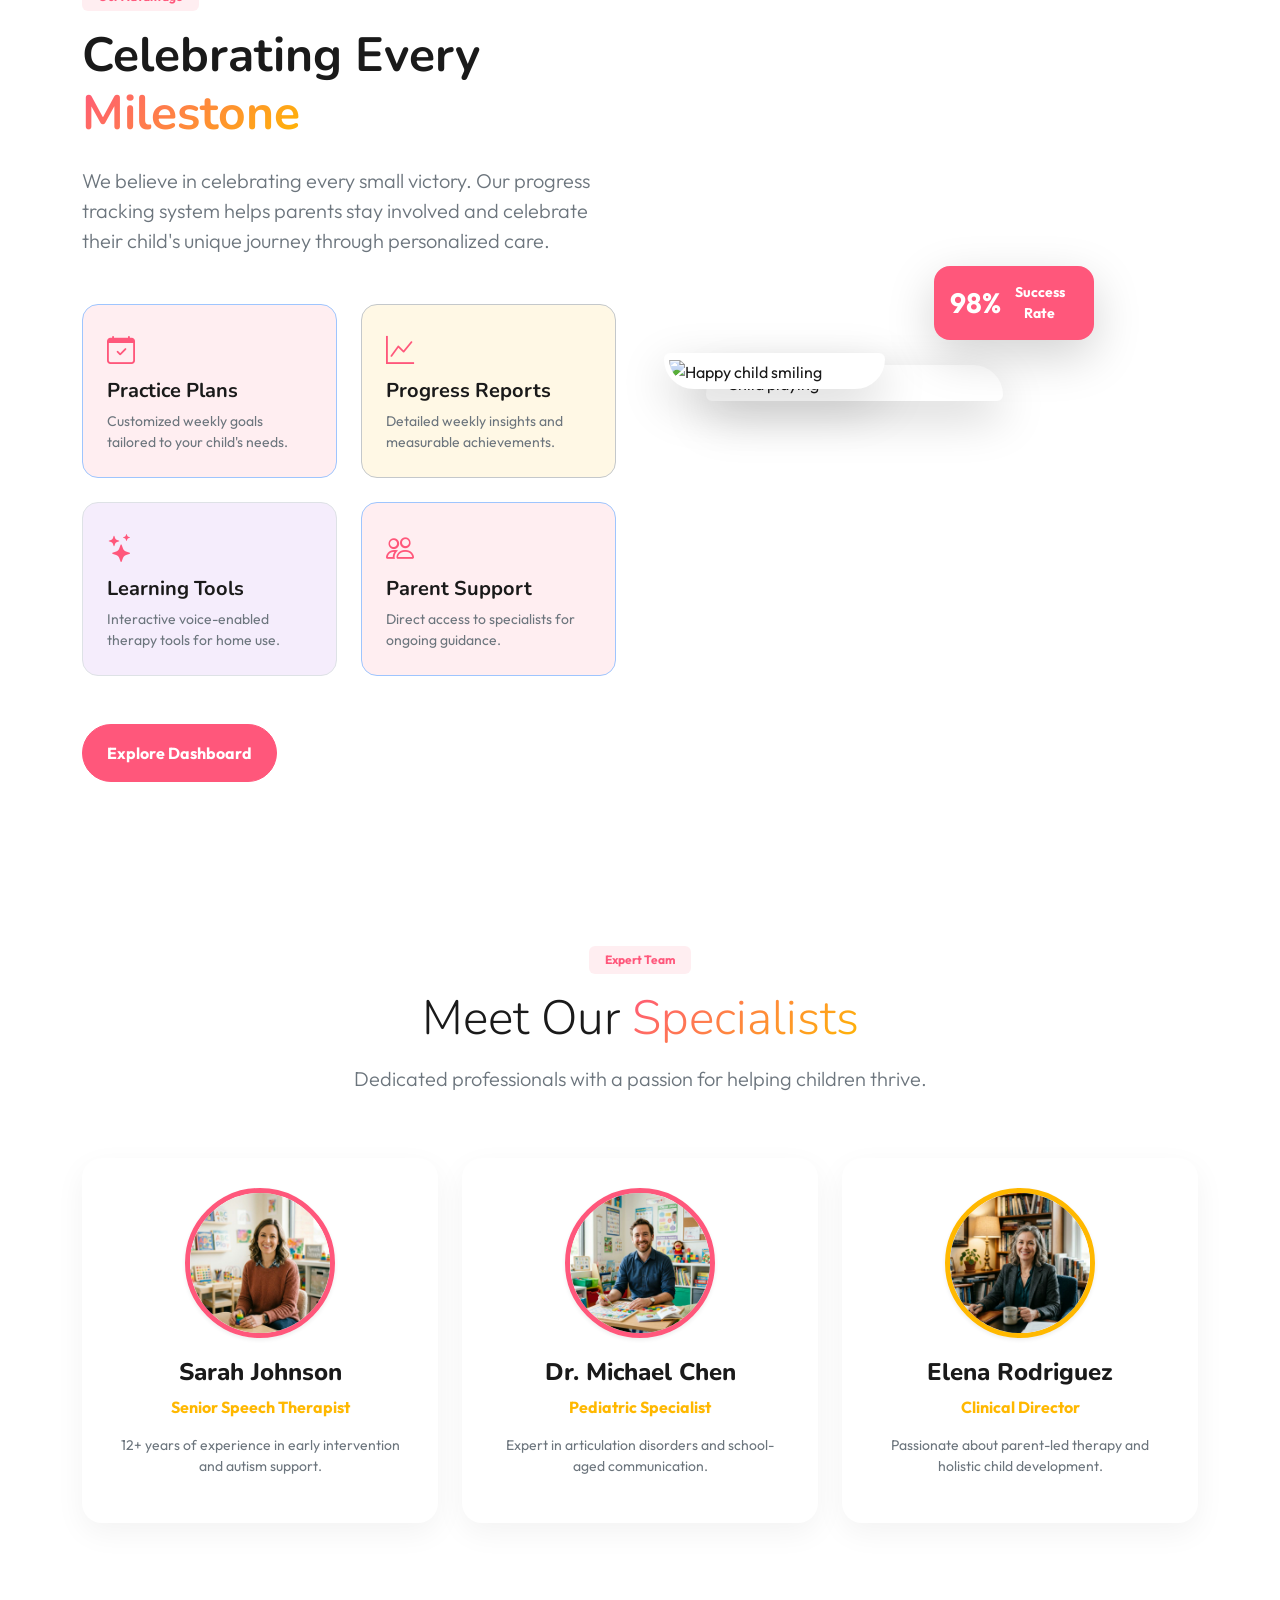
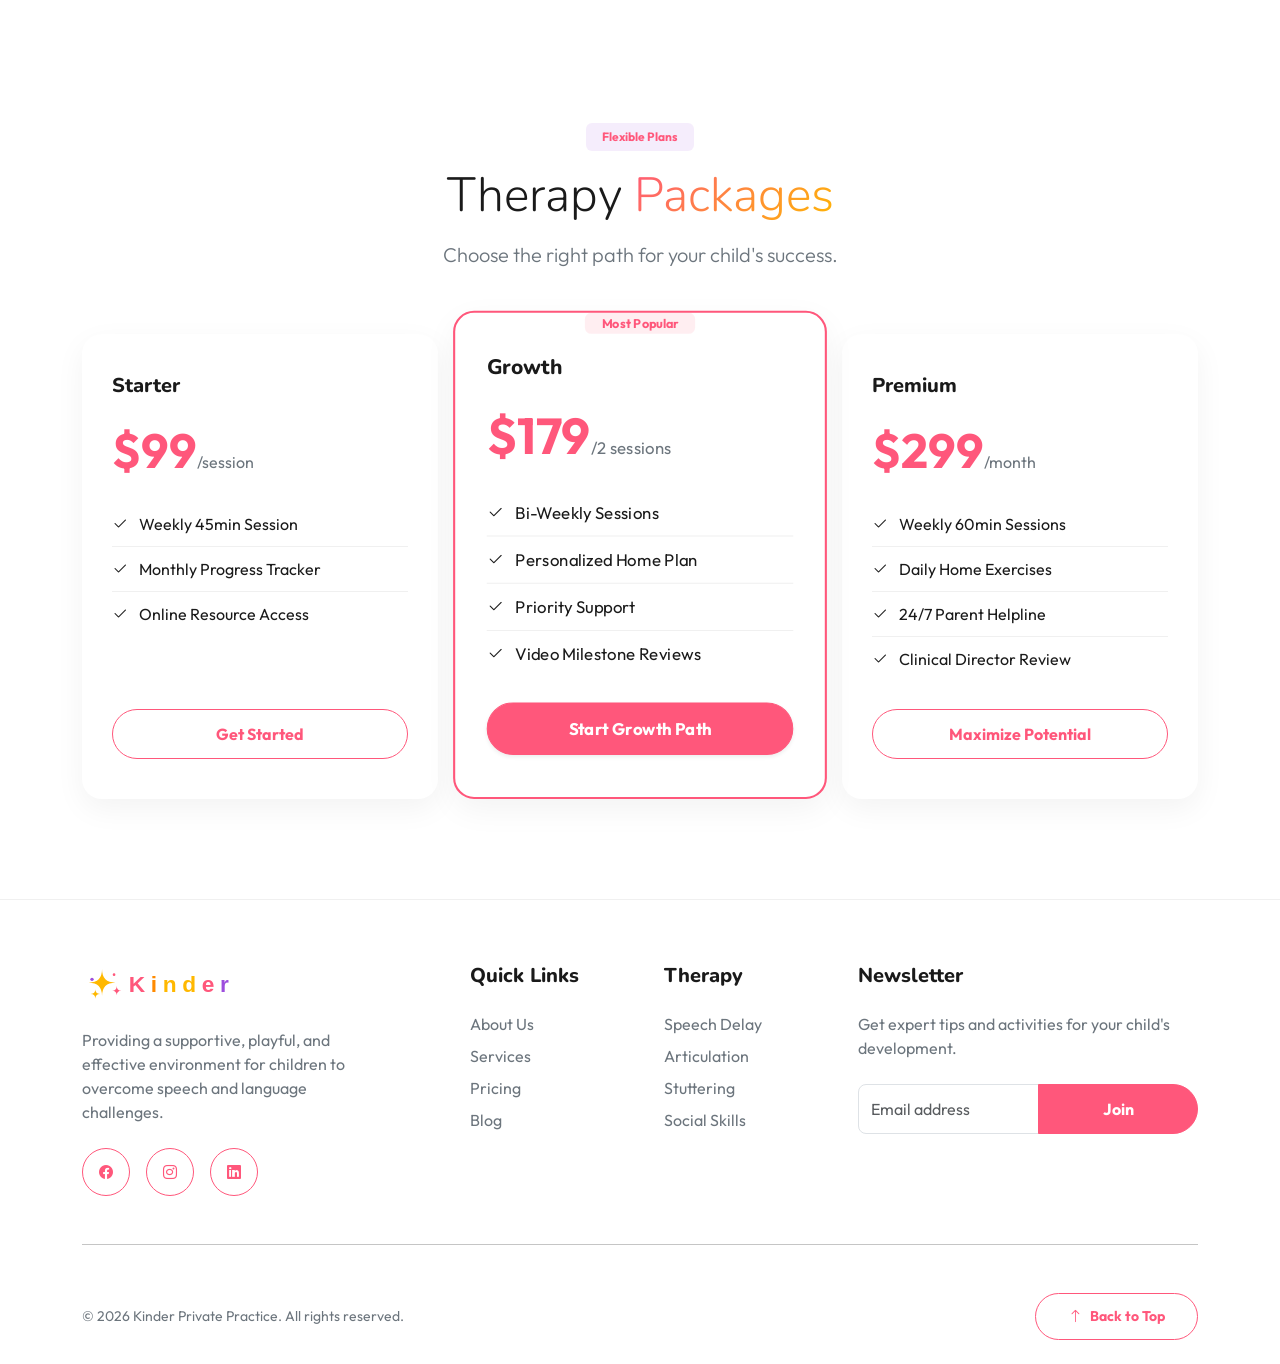
==== commit 67e75042: "Update index.html" ====
--- a/index.html
+++ b/index.html
@@ -370,7 +370,7 @@
         <div class="container">
             <div class="row gx-4 gy-5 justify-content-center">
                 <!-- Toddlers Card -->
-                <div class="col-12 col-lg-4 reveal">
+                <div class="col-12 col-lg-4 feature-card-col reveal">
                     <div class="feature-card card-accent text-center">
                         <div class="card-badge">01</div>
                         <h3>Early Intervention</h3>
@@ -384,7 +384,7 @@
                 </div>
 
                 <!-- School-Aged Card -->
-                <div class="col-12 col-lg-4 reveal" style="transition-delay: 0.1s;">
+                <div class="col-12 col-lg-4 feature-card-col reveal" style="transition-delay: 0.1s;">
                     <div class="feature-card card-accent text-center">
                         <div class="card-badge">02</div>
                         <h3>School-Aged Success</h3>
@@ -398,7 +398,7 @@
                 </div>
 
                 <!-- Parent Support Card -->
-                <div class="col-12 col-lg-4 reveal" style="transition-delay: 0.2s;">
+                <div class="col-12 col-lg-4 feature-card-col reveal" style="transition-delay: 0.2s;">
                     <div class="feature-card card-accent text-center">
                         <div class="card-badge">03</div>
                         <h3>Parent Guidance</h3>
@@ -546,7 +546,7 @@
                     <div class="team-card h-100">
                         <img src="assets/images/team_2.png"
                             alt="Dr. Michael Chen, Pediatric Speech Specialist expert in articulation disorders"
-                            class="team-img shadow-sm" style="border-color: var(--secondary-color);">
+                            class="team-img shadow-sm" style="border-color: var(--primary-color);">
                         <h4>Dr. Michael Chen</h4>
                         <p class="text-secondary fw-bold" style="color: var(--secondary-color) !important;">Pediatric
                             Specialist</p>
@@ -718,4 +718,4 @@
     </script>
 </body>
 
-</html>+</html>
--- a/assets/css/style.css
+++ b/assets/css/style.css
@@ -1984,10 +1984,15 @@
     }
 }
 
+@media (max-width: 991.98px) {
+    .feature-card-col {
+        margin-bottom: 110px !important;
+    }
+}
+
 @media (max-width: 1200px) {
     .feature-card {
         padding-bottom: 80px;
-        margin-bottom: 130px !important;
     }
 }
 
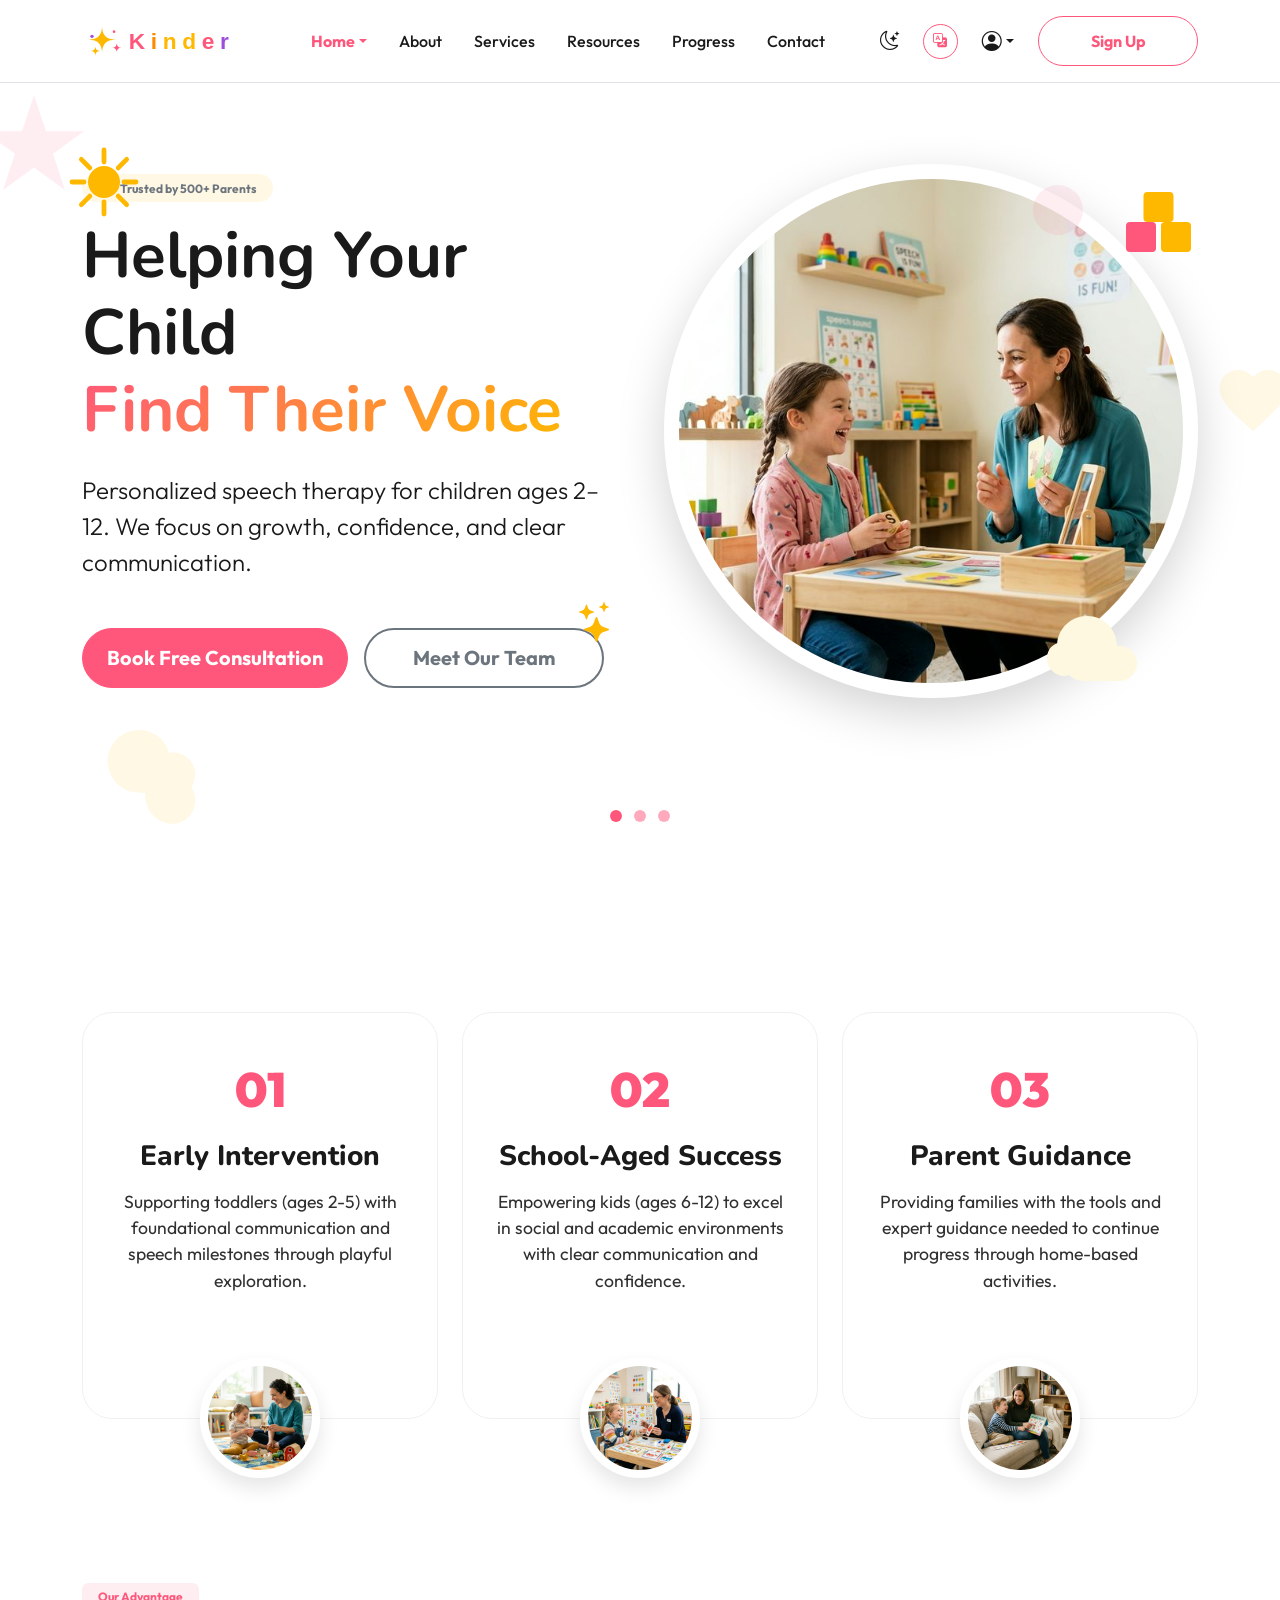
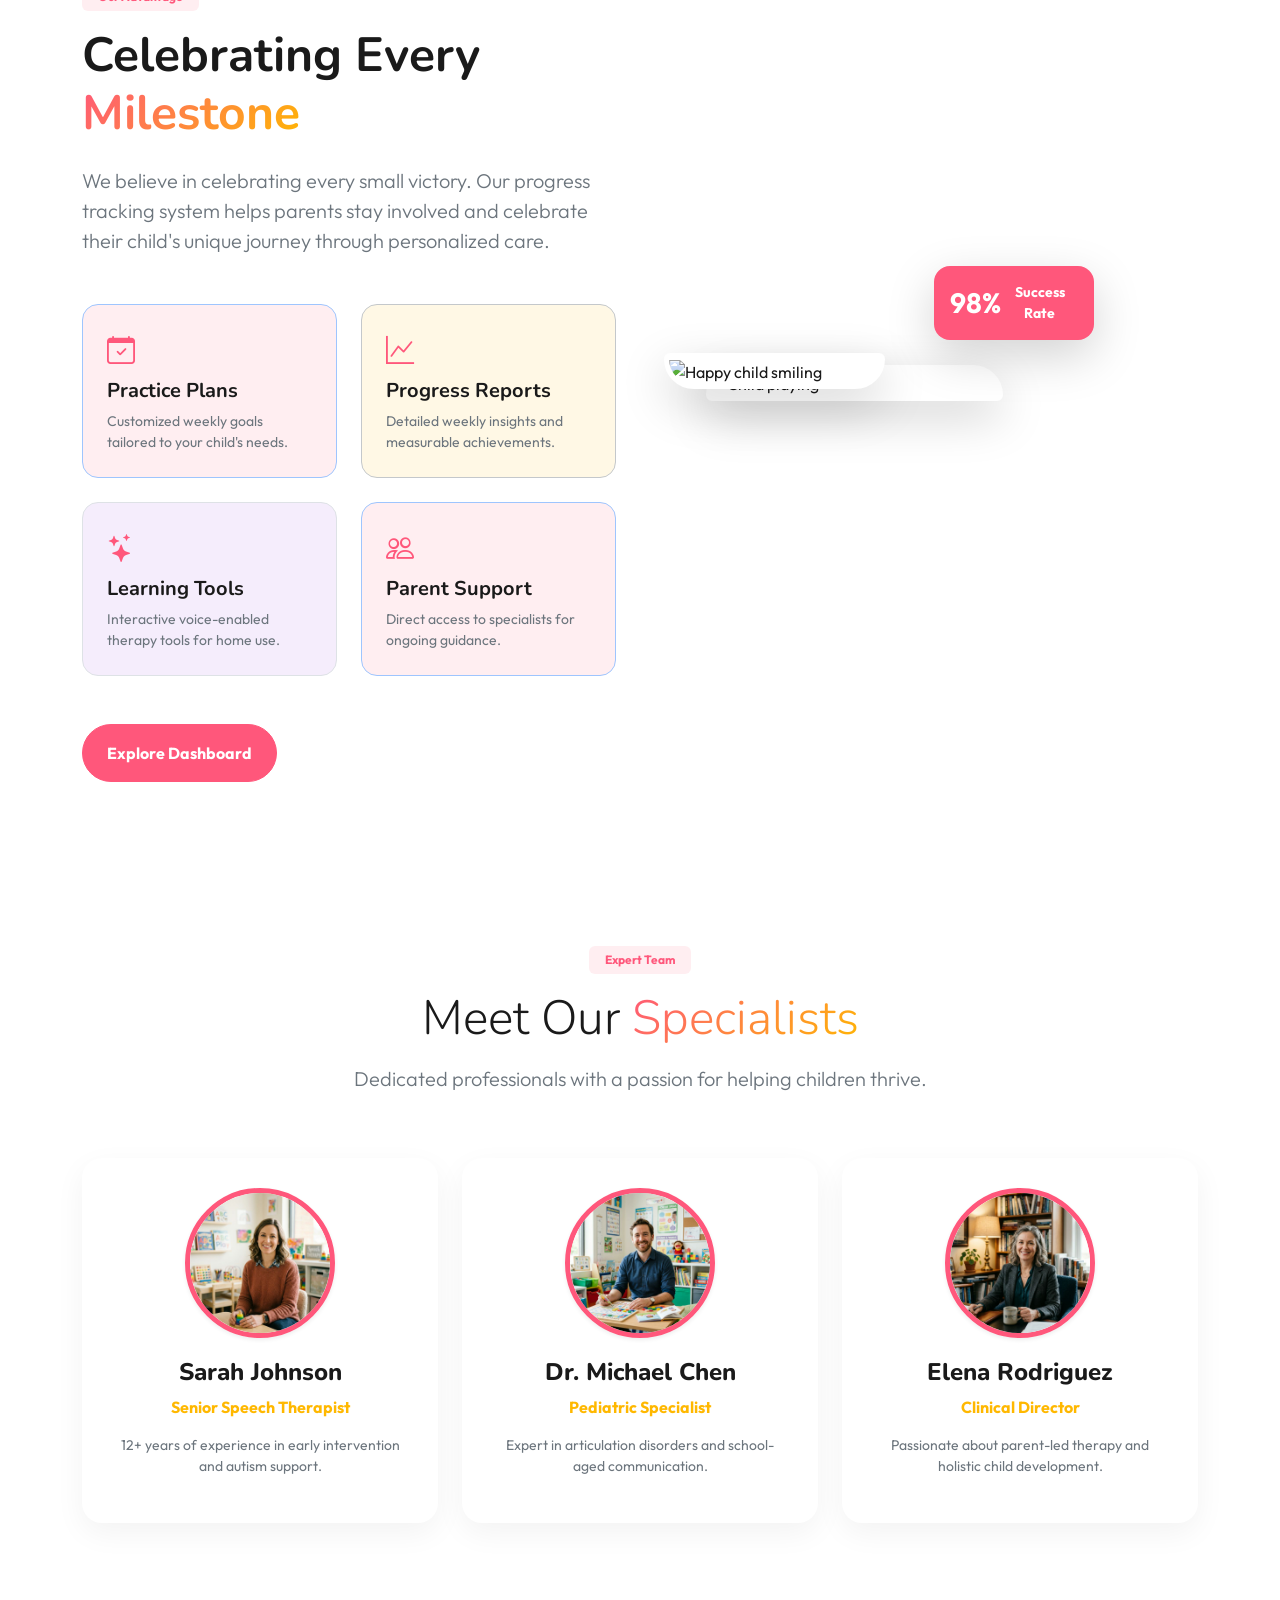
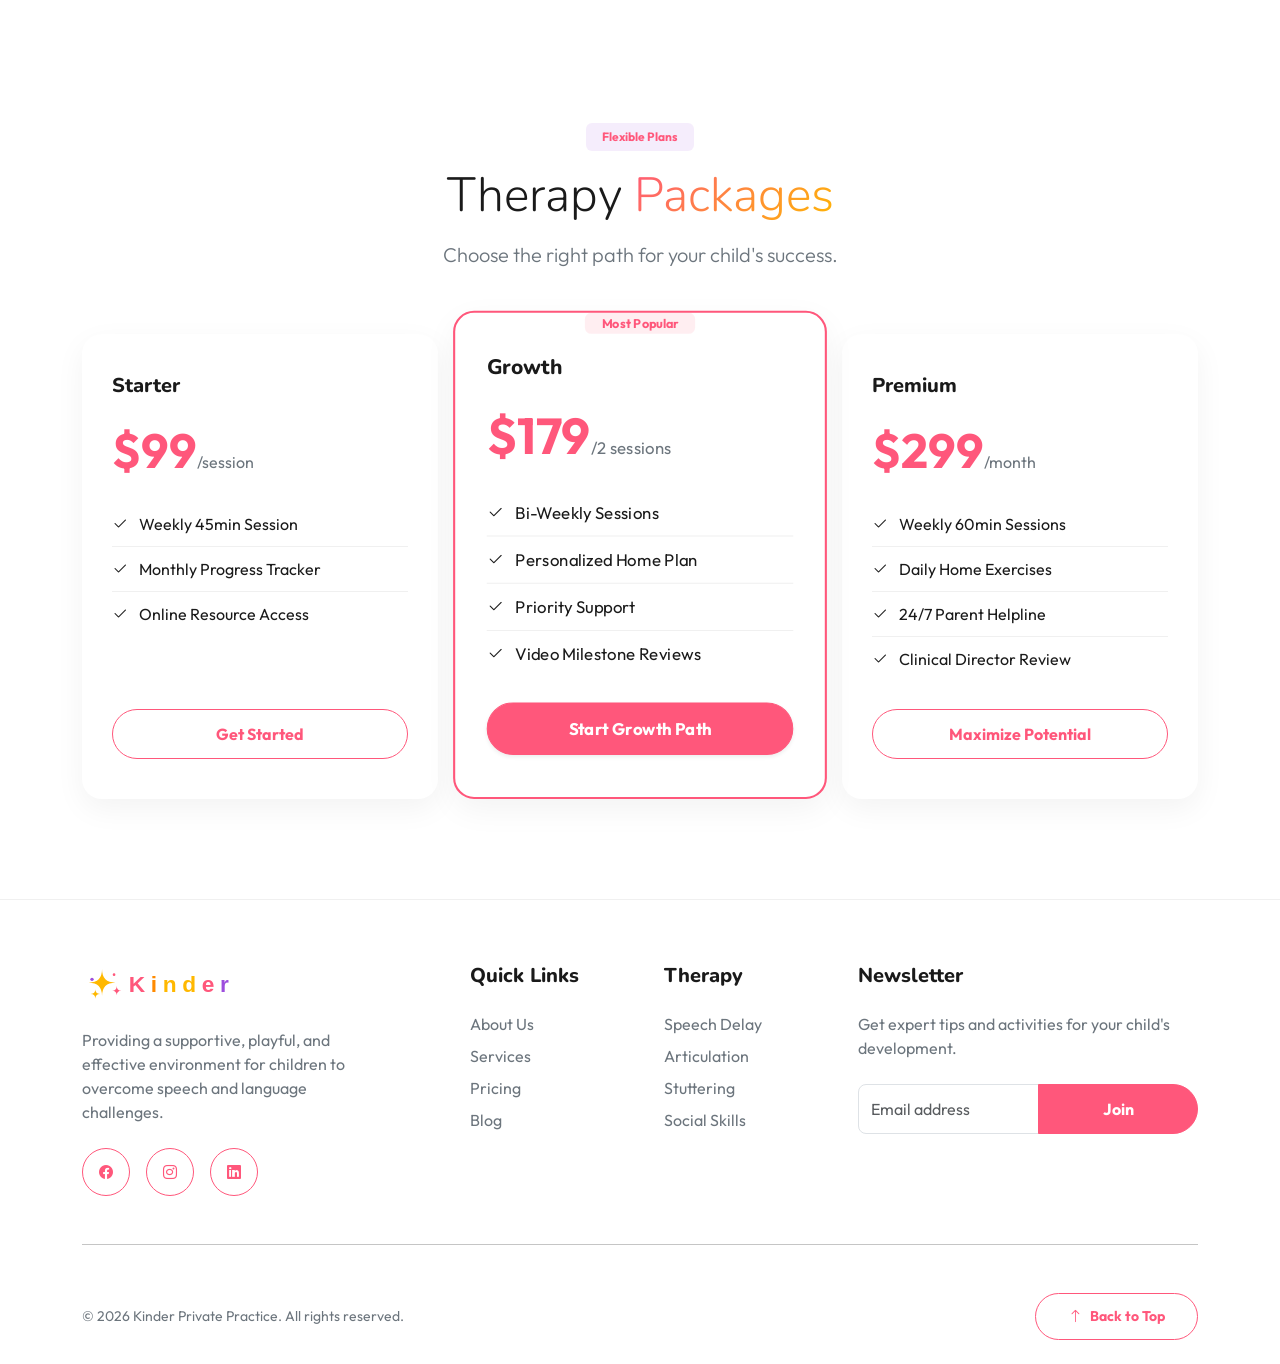
==== commit 756ee9a3: "Update index.html" ====
--- a/index.html
+++ b/index.html
@@ -558,7 +558,7 @@
                     <div class="team-card h-100">
                         <img src="assets/images/team_3.png"
                             alt="Elena Rodriguez, Speech Therapist specializing in childhood language disorders"
-                            class="team-img shadow-sm" style="border-color: var(--accent-color);">
+                            class="team-img shadow-sm" style="border-color: var(--primary-color);">
                         <h4>Elena Rodriguez</h4>
                         <p class="text-accent fw-bold" style="color: var(--secondary-color) !important;">Clinical
                             Director</p>
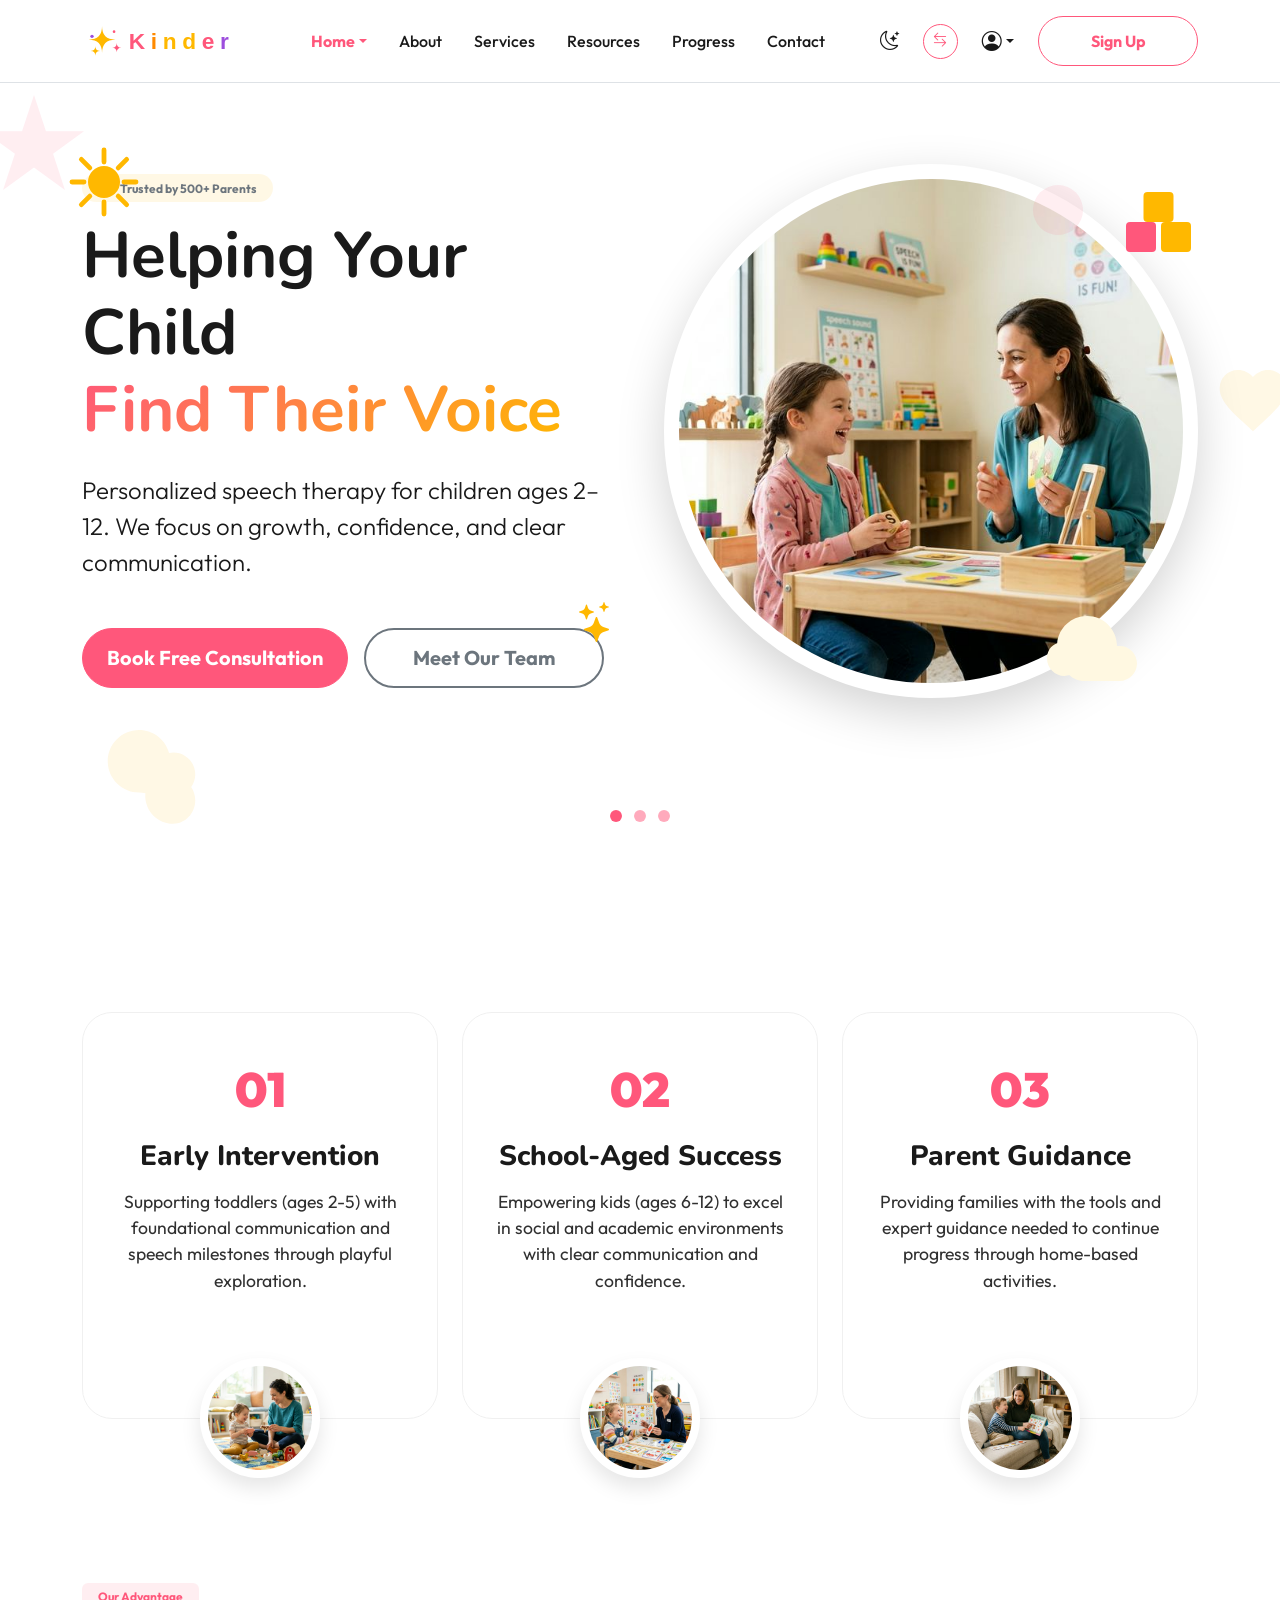
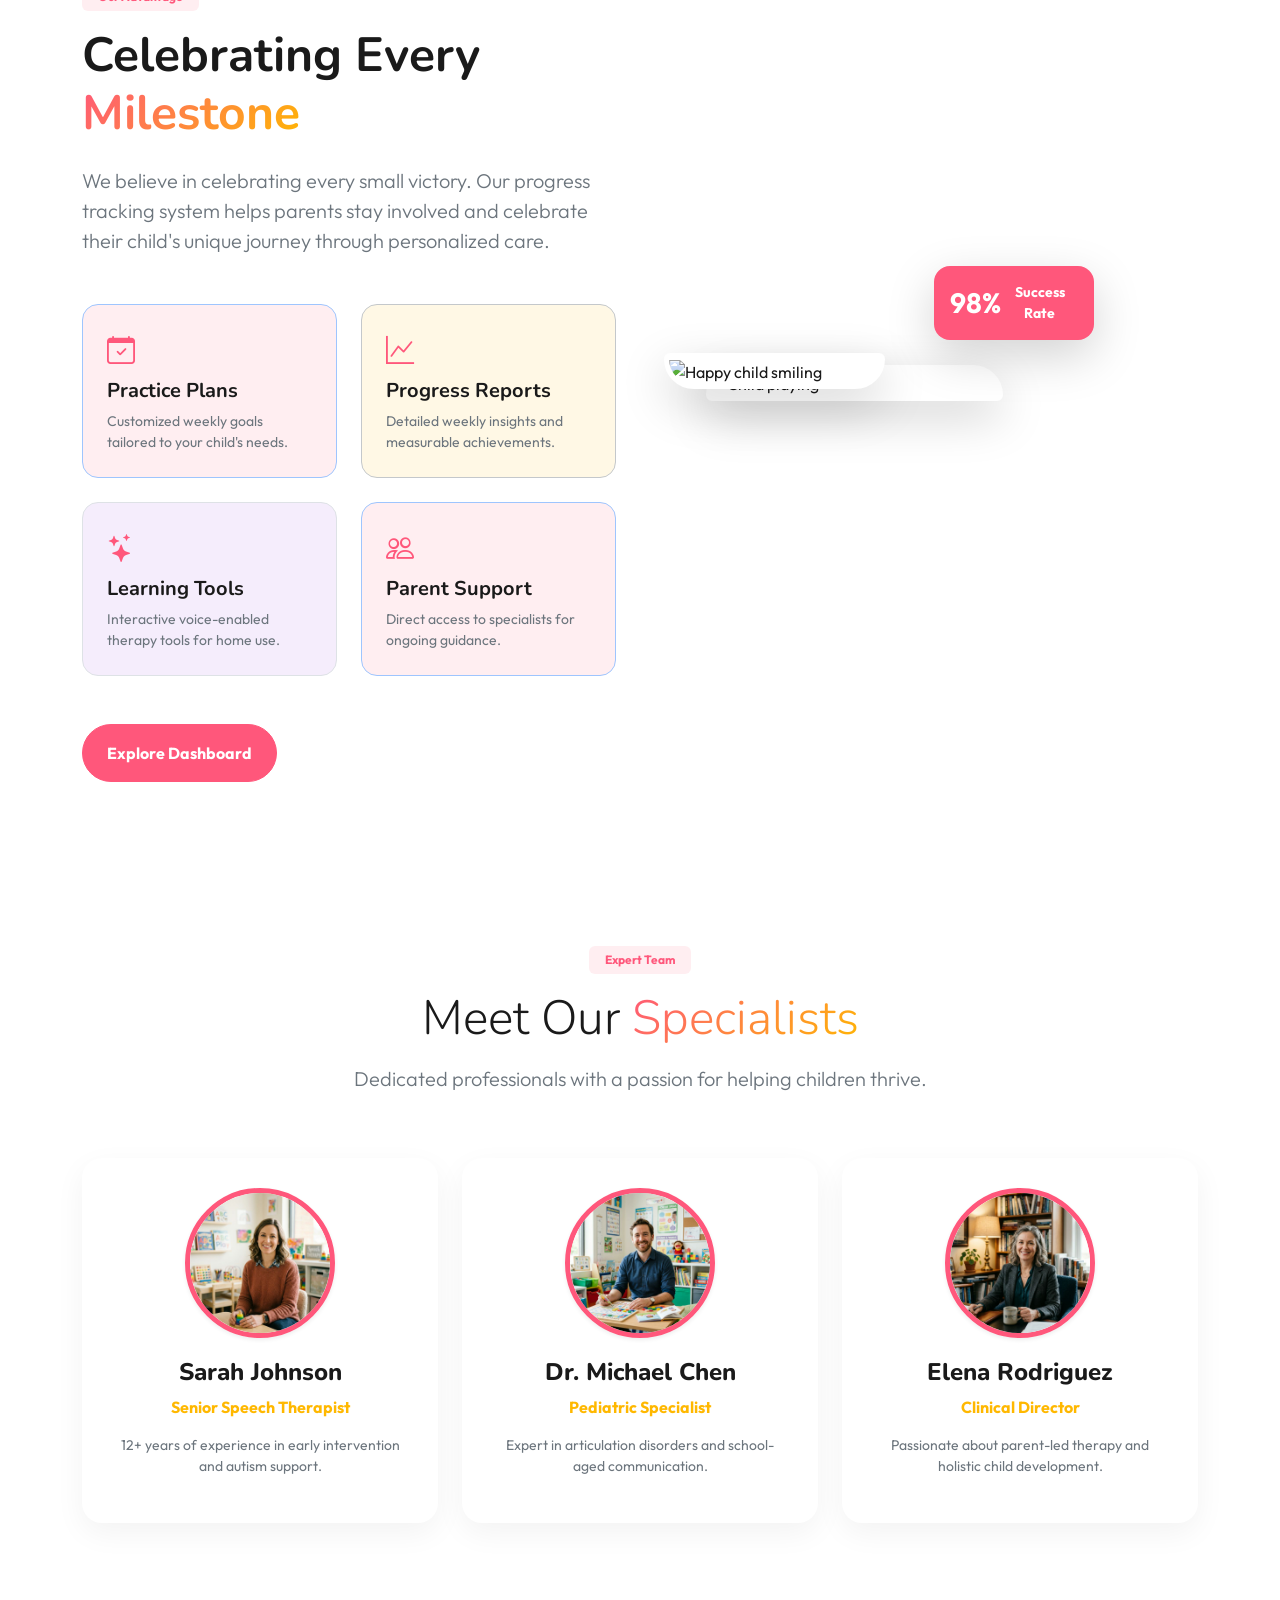
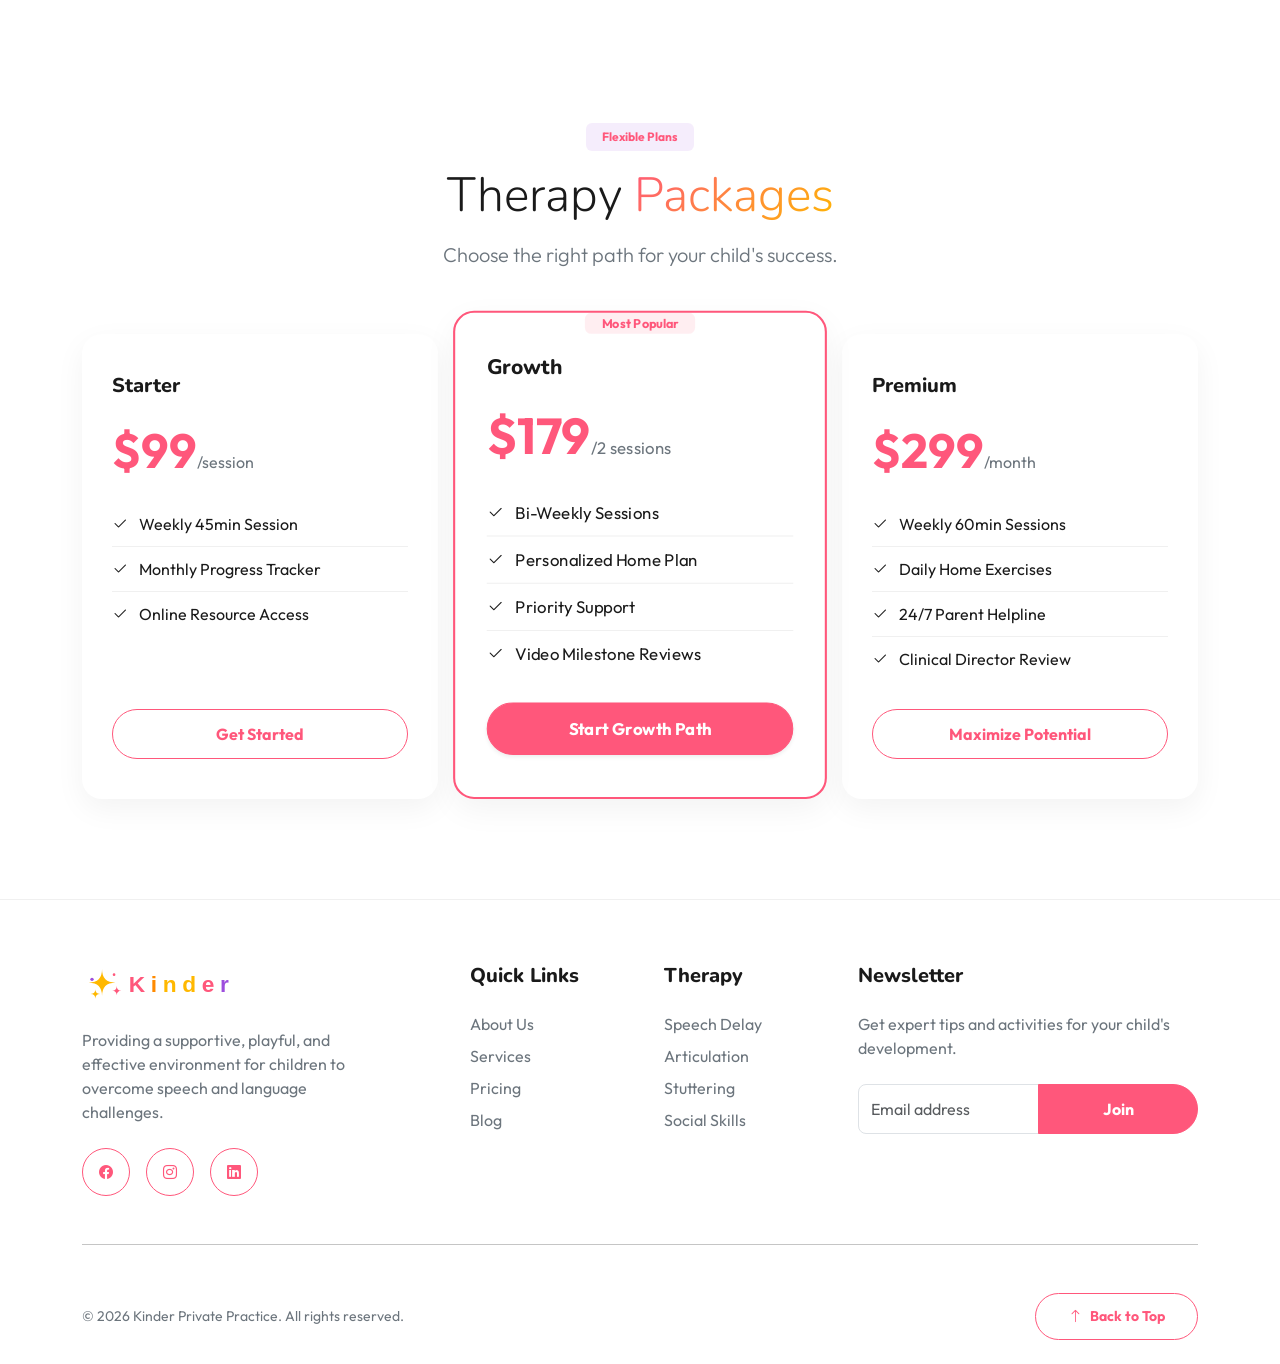
==== commit deb347a8: "after" ====
--- a/index.html
+++ b/index.html
@@ -130,7 +130,7 @@
                     <button
                         class="btn btn-outline-primary btn-sm rounded-circle d-none d-lg-flex align-items-center justify-content-center"
                         id="rtlToggle" style="width: 35px; height: 35px;" title="Toggle RTL">
-                        <i class="bi bi-translate"></i>
+                        <i class="bi bi-arrow-left-right"></i>
                     </button>
                     <div class="nav-item dropdown">
                         <a class="nav-link dropdown-toggle d-flex align-items-center" href="#" role="button"
@@ -168,7 +168,7 @@
                 <hr>
                 <li class="nav-item">
                     <button class="btn btn-outline-primary w-100 mb-3" id="rtlToggleMobile">
-                        <i class="bi bi-translate me-2"></i> RTL Mode
+                        <i class="bi bi-arrow-left-right me-2"></i> RTL Mode
                     </button>
                 </li>
                 <li class="nav-item d-grid gap-2">
@@ -534,7 +534,7 @@
                     <div class="team-card h-100">
                         <img src="assets/images/team_1.png"
                             alt="Sarah Johnson, Senior Speech Therapist with 12+ years experience"
-                            class="team-img shadow-sm">
+                            class="team-img shadow-sm" style="border-color: var(--primary-color);">
                         <h4>Sarah Johnson</h4>
                         <p class="text-primary fw-bold" style="color: var(--secondary-color) !important;">Senior Speech
                             Therapist</p>
--- a/assets/css/style.css
+++ b/assets/css/style.css
@@ -1549,23 +1549,22 @@
 
 /* --- Home 2 Unique Layout Styling --- */
 .split-hero {
-    min-height: calc(100vh - 80px);
+    min-height: 100vh;
     background: linear-gradient(135deg, #0F172A 0%, #1E293B 100%);
     position: relative;
-    padding-top: 80px;
+    display: flex;
+    align-items: center;
+    padding: 100px 0; /* Equal top and bottom padding as fallback */
 }
 
 @media (max-width: 991.98px) {
     .split-hero {
-        padding-top: 120px !important;
+        min-height: auto;
+        padding: 140px 0 100px;
     }
 }
 
 .hero-mask-img {
-    mask-image: url("data:image/svg+xml,%3Csvg width='100' height='100' viewBox='0 0 100 100' xmlns='http://www.w3.org/2000/svg'%3E%3Cpath d='M10 50 Q10 10 50 10 Q90 10 90 50 Q90 90 50 90 Q10 90 10 50' fill='black'/%3E%3C/svg%3E");
-    mask-size: cover;
-    -webkit-mask-image: url("data:image/svg+xml,%3Csvg width='100' height='100' viewBox='0 0 100 100' xmlns='http://www.w3.org/2000/svg'%3E%3Cpath d='M10 50 Q10 10 50 10 Q90 10 90 50 Q90 90 50 90 Q10 90 10 50' fill='black'/%3E%3C/svg%3E");
-    -webkit-mask-size: cover;
     transition: all 0.5s cubic-bezier(0.16, 1, 0.3, 1);
 }
 
@@ -2023,4 +2022,102 @@
 .feature-card p,
 .service-card-body p {
     margin-bottom: 1.5rem !important;
-}+}
+/* --- Redesigned Dashboard Utilities --- */
+.dashboard-welcome-banner {
+    background: linear-gradient(135deg, var(--primary-color), var(--accent-color));
+    border-radius: 24px;
+    padding: 2.5rem;
+    color: white;
+    margin-bottom: 2.5rem;
+    position: relative;
+    overflow: hidden;
+    box-shadow: var(--shadow-lg);
+}
+
+.dashboard-welcome-banner::after {
+    content: " \;
+ position: absolute;
+ top: -50px;
+ right: -50px;
+ width: 200px;
+ height: 200px;
+ background: rgba(255, 255, 255, 0.1);
+ border-radius: 50%;
+}
+
+.dashboard-stat-card {
+ background: var(--card-bg);
+ border: 1px solid var(--border-color);
+ border-radius: 20px;
+ padding: 1.5rem;
+ transition: all 0.3s ease;
+ height: 100%;
+}
+
+.dashboard-stat-card:hover {
+ transform: translateY(-5px);
+ border-color: var(--primary-color);
+ box-shadow: var(--shadow-md);
+}
+
+.practice-checklist-item {
+ display: flex;
+ align-items: center;
+ gap: 12px;
+ padding: 12px;
+ border-radius: 12px;
+ transition: background 0.3s ease;
+ cursor: pointer;
+}
+
+.practice-checklist-item:hover {
+ background: rgba(255, 87, 123, 0.05);
+}
+
+.practice-checklist-item input[type=\checkbox\] {
+ width: 20px;
+ height: 20px;
+ border-radius: 6px;
+ border: 2px solid var(--primary-color);
+ cursor: pointer;
+}
+
+.milestone-badge-pill {
+ display: inline-flex;
+ align-items: center;
+ gap: 8px;
+ padding: 6px 16px;
+ border-radius: 100px;
+ font-size: 0.85rem;
+ font-weight: 700;
+ margin-bottom: 8px;
+}
+
+.schedule-mini-card {
+ background: var(--card-bg);
+ border-left: 4px solid var(--primary-color);
+ padding: 1rem;
+ border-radius: 0 16px 16px 0;
+ margin-bottom: 1rem;
+ transition: all 0.3s ease;
+}
+
+.schedule-mini-card:hover {
+ background: var(--border-color);
+ transform: translateX(5px);
+}
+
+.dashboard-section-title {
+ font-size: 1.25rem;
+ font-weight: 800;
+ margin-bottom: 1.5rem;
+ display: flex;
+ align-items: center;
+ gap: 10px;
+}
+
+.dashboard-section-title i {
+ color: var(--primary-color);
+}
+
